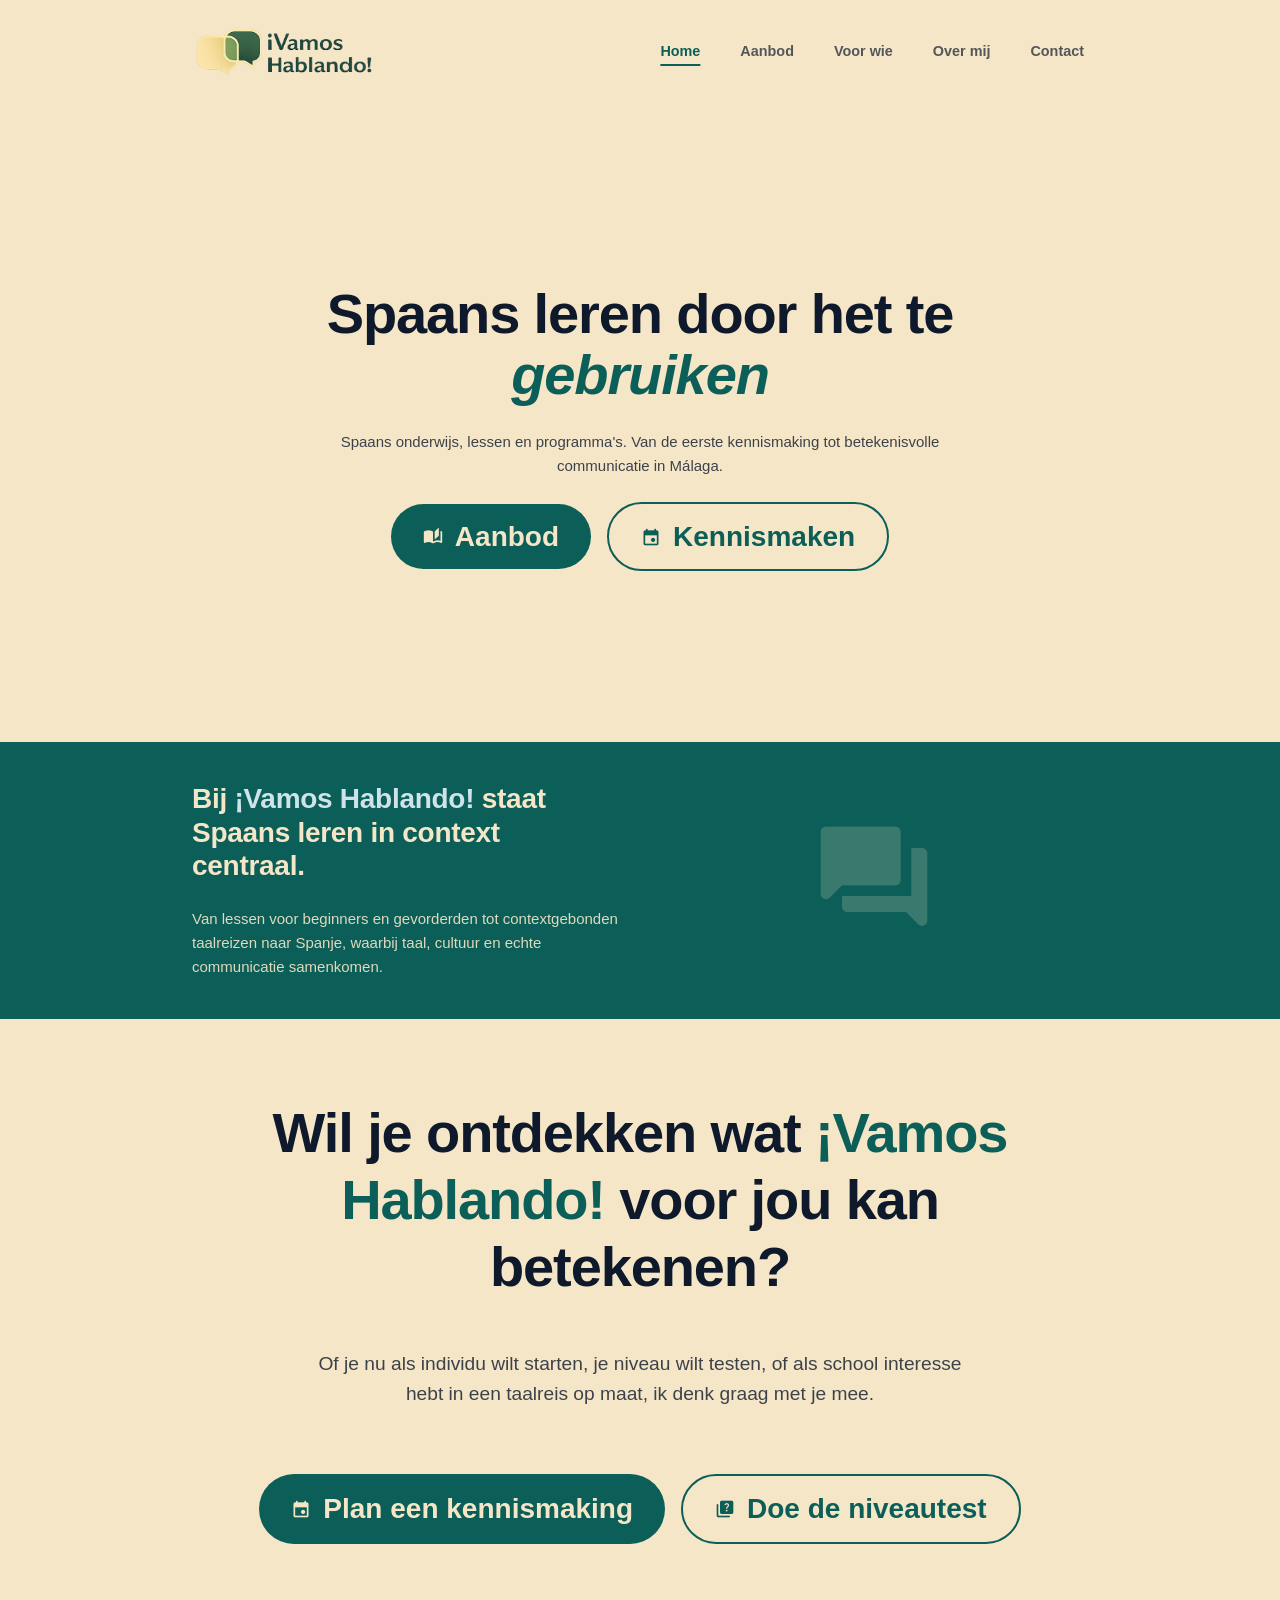
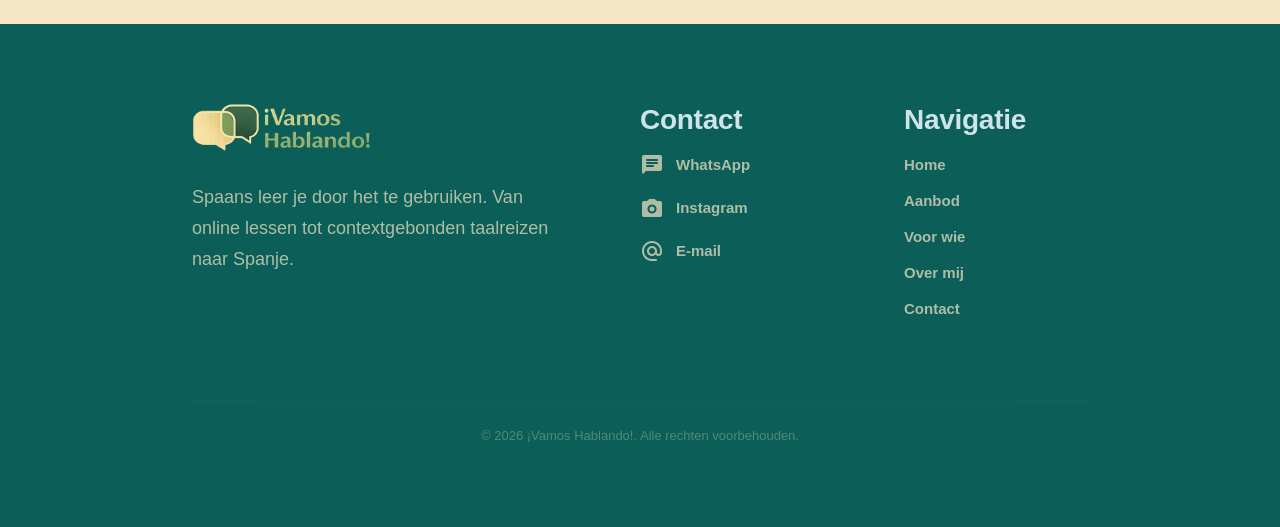
==== index.html @ 795b55fd "Update index.html" ====
<!DOCTYPE html>
<!-- Page: Homepage — Hero, intro, and CTAs to offerings and contact -->
<html lang="nl">

<head>
    <meta charset="UTF-8">
    <meta name="viewport" content="width=device-width, initial-scale=1.0">
    <meta name="format-detection" content="telephone=no, date=no, address=no, email=no">
    <meta name="theme-color" content="#F6E6C8">
    <title>¡Vamos Hablando! - Spaanse lessen en taalreizen</title>
    <meta name="description"
        content="Spaans onderwijs, lessen en programma's. Van de eerste kennismaking tot betekenisvolle communicatie in Málaga.">
    <link rel="stylesheet" href="css/style.css">
    <link rel="stylesheet"
        href="https://fonts.googleapis.com/css2?family=Material+Symbols+Rounded:opsz,wght,FILL,GRAD@20..48,100..700,0..1,-50..200" />
</head>

<body>
    <!-- NAV: site header + navigation (desktop + mobile) -->
    <nav class="navbar">
        <div class="navbar-container">
            <a href="/" class="logo logo-link" aria-label="¡Vamos Hablando! home">
                <img src="Images/Logo-Donker.png" alt="¡Vamos Hablando! logo"
                    class="logo-image logo-desktop" width="180" height="40" loading="eager">
                <img src="Images/Klein-Logo-Licht.png" alt="¡Vamos Hablando! small icon"
                    class="logo-image logo-mobile" width="40" height="40" loading="eager">
            </a>

            <div class="nav-links">
                <a href="/" class="nav-link">Home</a>
                <a href="aanbod" class="nav-link">Aanbod</a>
                <a href="voor-wie" class="nav-link">Voor wie</a>
                <a href="over-mij" class="nav-link">Over mij</a>
                <a href="contact" class="nav-link">Contact</a>
            </div>

            <button class="mobile-menu-toggle" aria-label="Toggle menu">
                <svg xmlns="http://www.w3.org/2000/svg" width="28" height="28" viewBox="0 0 24 24" fill="none"
                    stroke="currentColor" stroke-width="2" stroke-linecap="round" stroke-linejoin="round">
                    <line x1="3" y1="12" x2="21" y2="12"></line>
                    <line x1="3" y1="6" x2="21" y2="6"></line>
                    <line x1="3" y1="18" x2="21" y2="18"></line>
                </svg>
            </button>
        </div>

        <!-- MOBILE MENU: full-screen mobile navigation overlay (hidden by default) -->
        <div class="mobile-menu">
            <div class="mobile-menu-header">
                <a href="/" class="logo logo-link" aria-label="¡Vamos Hablando! home">
                    <img src="Images/Logo-Donker.png" alt="¡Vamos Hablando! logo"
                        class="logo-image logo-desktop" width="180" height="40" loading="eager">
                    <img src="Images/Klein-Logo-Licht.png" alt="¡Vamos Hablando! small icon"
                        class="logo-image logo-mobile" width="40" height="40" loading="eager">
                </a>
                <button class="mobile-menu-close" aria-label="Close menu">
                    <svg xmlns="http://www.w3.org/2000/svg" width="28" height="28" viewBox="0 0 24 24" fill="none"
                        stroke="currentColor" stroke-width="2" stroke-linecap="round" stroke-linejoin="round">
                        <line x1="18" y1="6" x2="6" y2="18"></line>
                        <line x1="6" y1="6" x2="18" y2="18"></line>
                    </svg>
                </button>
            </div>

            <div class="mobile-nav-links">
                <a href="/" class="mobile-nav-link">
                    <span class="material-symbols-rounded">home</span>
                    Home
                </a>
                <a href="aanbod" class="mobile-nav-link">
                    <span class="material-symbols-rounded">auto_stories</span>
                    Aanbod
                </a>
                <a href="voor-wie" class="mobile-nav-link">
                    <span class="material-symbols-rounded">how_to_reg</span>
                    Voor wie
                </a>

                <a href="over-mij" class="mobile-nav-link">
                    <span class="material-symbols-rounded">person</span>
                    Over mij
                </a>
                <a href="contact" class="mobile-nav-link">
                    <span class="material-symbols-rounded">mail</span>
                    Contact
                </a>
            </div>

            <div class="mobile-footer">
                <p class="accent text-subheading mb-4">¡Vamos Hablando!</p>
                <p class="text-body opacity-60 leading-relaxed">Spaans leer je door het te gebruiken. Van de eerste kennismaking tot communicatie in Málaga.</p>
            </div>
        </div>
    </nav>

    <!-- MAIN: main content for this page -->
    <main>
        <!-- HERO SECTION -->
        <section class="section section-beige animate-on-scroll hero-home">
            <div class="container">
                <div style="max-width: 40rem; margin: 0 auto; text-align: center;">
                    <h1 class="text-heading mb-6" style="justify-content: center;">
                        Spaans leren door het te <span class="accent italic">gebruiken</span>
                    </h1>
                    
                    <p class="text-body mb-6 opacity-80">
                        Spaans onderwijs, lessen en programma's. Van de eerste kennismaking tot betekenisvolle communicatie in Málaga.
                    </p>

                    <div style="display: flex; gap: 1rem; flex-wrap: wrap; justify-content: center; align-items: center;">
                        <a href="aanbod" class="button button-primary">
                            <span class="material-symbols-rounded">auto_stories</span>
                            Aanbod
                        </a>
                        <a href="contact" class="button button-outline">
                            <span class="material-symbols-rounded">event</span>
                            Kennismaken
                        </a>
                    </div>
                </div>
            </div>
        </section>

        <!-- VALUE PROPOSITION -->
        <section class="section section-green animate-on-scroll">
            <div class="container">
                <div class="grid-2" style="align-items: center;">
                    <div style="display: flex; flex-direction: column; gap: 1.5rem;">
                        <h2 class="text-subheading" style="line-height: 1.2;">
                            Bij <span class="accent">¡Vamos Hablando!</span> staat Spaans leren in context centraal.
                        </h2>
                        <p class="text-body opacity-90">
                            Van lessen voor beginners en gevorderden tot contextgebonden taalreizen naar Spanje, waarbij taal,
                            cultuur en echte communicatie samenkomen.
                        </p>
                    </div>
                    <div style="display: flex; justify-content: center; opacity: 0.2;">
                        <span class="material-symbols-rounded" style="font-size: 8rem;">forum</span>
                    </div>
                </div>
            </div>
        </section>





        <!-- CTA SECTION - REPLACED -->
<section class="section section-beige section-compact animate-on-scroll">
    <div class="section-container max-w-4xl space-y-12">
        <h2 class="text-heading leading-tight" style="text-align: center;">
            Wil je ontdekken wat <span class="accent">¡Vamos Hablando!</span> voor jou kan betekenen?
        </h2>
        <p class="text-lead opacity-80 max-w-2xl" style="text-align: center; margin-left: auto; margin-right: auto;">
            Of je nu als individu wilt starten, je niveau wilt testen, of als school interesse hebt in een taalreis op
            maat, ik denk graag met je mee.
        </p>
        <div class="pt-4" style="display: flex; gap: 1rem; flex-wrap: wrap; justify-content: center;">
            <a href="contact" class="button button-primary">
                <span class="material-symbols-rounded">event</span>
                Plan een kennismaking
            </a>
            <a href="niveautest" class="button button-outline">
                <span class="material-symbols-rounded">quiz</span>
                Doe de niveautest
            </a>
        </div>
    </div>
</section> </main> <!-- FOOTER: site footer with navigation and contact links --> <footer> <div class="footer-container"> <div class="space-y-6">
                <a href="/" class="footer-logo logo-link" aria-label="¡Vamos Hablando! home">
                    <img src="Images/Logo-Licht.png" alt="¡Vamos Hablando! logo"
                        class="logo-image logo-footer">
                </a>
                <p class="footer-text">
                    Spaans leer je door het te gebruiken. Van online lessen tot contextgebonden taalreizen naar Spanje.
                </p>
            </div>

            <div class="footer-column">
                <h4>Contact</h4>
                <ul class="footer-list">
                    <li><a href="https://wa.me/31683499148" target="_blank" rel="noopener noreferrer" class="footer-link">
                            <span class="material-symbols-rounded icon-sm" aria-hidden="true">chat</span>
                            <span>WhatsApp</span>
                        </a></li>
                    <li><a href="https://instagram.com/vamoshablando.nl" target="_blank" rel="noopener noreferrer" class="footer-link">
                            <span class="material-symbols-rounded icon-sm" aria-hidden="true">photo_camera</span>
                            <span>Instagram</span>
                        </a></li>
                    <li><a href="mailto:info@vamoshablando.nl" target="_blank" rel="noopener noreferrer" class="footer-link">
                            <span class="material-symbols-rounded icon-sm" aria-hidden="true">alternate_email</span>
                            <span>E-mail</span>
                        </a></li>
                </ul>
            </div>

            <div class="footer-column">
                <h4>Navigatie</h4>
                <ul class="footer-list">
                    <li><a href="/" class="footer-link">Home</a></li>
                    <li><a href="aanbod" class="footer-link">Aanbod</a></li>
                    <li><a href="voor-wie" class="footer-link">Voor wie</a></li>
                    <li><a href="over-mij" class="footer-link">Over mij</a></li>
                    <li><a href="contact" class="footer-link">Contact</a></li>
                </ul>
            </div>
        </div>

        <div class="footer-bottom">
            &copy; 2026 ¡Vamos Hablando!. Alle rechten voorbehouden.
        </div>
    </footer>

    <!-- Scripts: main JS for UI interactions (mobile menu, nav scroll, active links) -->
    <script src="js/main.js"></script>
</body>

</html>
---- css/style.css ----
/* Quiz page should fill the viewport and prevent scrolling during the test */
html,
body {
    height: 100%;
}

body.quiz-page {
    overflow-y: auto;
    overflow-x: hidden;
}

@import url('https://fonts.googleapis.com/css2?family=Montserrat:wght@400;500;600&display=swap');
@import url('https://fonts.googleapis.com/css2?family=Material+Symbols+Rounded:opsz,wght,FILL,GRAD@20..48,100..700,0..1,-50..200');

.material-symbols-rounded {
    font-variation-settings:
        'FILL' 1,
        'wght' 400,
        'GRAD' 0,
        'opsz' 24;
    font-display: block;
    text-decoration: none !important;
    display: inline-block;
    vertical-align: middle;
}

/* ============================================================
   MOBILE-FIRST DESIGN SYSTEM
   Base styles are for mobile (320px+), enhanced via breakpoints
   ============================================================ */

/* VARIABLES: design tokens (colors, fonts, transitions) */
:root {
    /* Brand Colors - per AGENTS.md */
    --color-soft-cream: #F6E6C8;
    --color-dark-emerald: #0B5F58;
    --color-deep-navy: #0E1A2B;
    --color-light-blue: #CFE4EA;
    --background: var(--color-soft-cream);
    --foreground: var(--color-deep-navy);
    --font-sans: 'Montserrat', sans-serif;
    --transition-speed: 0.3s;

    /* MOBILE-FIRST Typography - Fluid scaling using clamp() */
    --font-size-heading: clamp(1.75rem, 5vw, 3.5rem);
    --font-size-subheading: clamp(1.1rem, 2.5vw, 1.75rem);
    --font-size-lead: clamp(1rem, 1.5vw, 1.35rem);
    --font-size-body: clamp(0.9375rem, 1vw, 1rem);
    --font-size-small: clamp(0.8125rem, 0.9vw, 0.875rem);

    /* MOBILE-FIRST Layout tokens */
    --page-gutter: 1.25rem;
    --section-vertical: 2.5rem;
    --navbar-padding-x: 0.75rem;
    --content-max-width: 56rem;
    
    /* MOBILE-FIRST Box/Card padding */
    --box-padding: 1.25rem;
    --box-padding-lg: 1.5rem;
    
    /* Spacing rhythm scale (mobile base) */
    --space-xs: 0.5rem;
    --space-sm: 0.75rem;
    --space-md: 1rem;
    --space-lg: 1.5rem;
    --space-xl: 2rem;
    --space-2xl: 3rem;
    --space-3xl: 4rem;
    
    /* Tap target minimum (44px = 2.75rem) */
    --tap-target-min: 2.75rem;
    
    /* Line length control */
    --line-length-min: 45ch;
    --line-length-max: 75ch;
}

.dark {
    --background: var(--color-dark-emerald);
    --foreground: var(--color-soft-cream);
}

/* TABLET breakpoint (768px+) - enhanced spacing */
@media (min-width: 768px) {
    :root {
        --page-gutter: 2.5rem;
        --section-vertical: 4rem;
        --navbar-padding-x: 1rem;
        --box-padding: 2rem;
        --box-padding-lg: 2.5rem;
        --space-xl: 2.5rem;
        --space-2xl: 4rem;
        --space-3xl: 5rem;
    }
}

/* DESKTOP breakpoint (1024px+) - maximum comfort */
@media (min-width: 1024px) {
    :root {
        --page-gutter: 4rem;
        --section-vertical: 5rem;
        --navbar-padding-x: 1.25rem;
        --box-padding: 2.5rem;
        --box-padding-lg: 3rem;
        --space-2xl: 5rem;
        --space-3xl: 6rem;
    }
}

/* LARGE DESKTOP breakpoint (1280px+) - prevent over-stretching */
@media (min-width: 1280px) {
    :root {
        --page-gutter: 6rem;
    }
}

* {
    margin: 0;
    padding: 0;
    box-sizing: border-box;
    -webkit-font-smoothing: antialiased;
    -moz-osx-font-smoothing: grayscale;
    -webkit-tap-highlight-color: transparent;
}

/* BASE: body styles - mobile-first */
body {
    background-color: var(--background);
    color: var(--foreground);
    font-family: var(--font-sans);
    font-weight: 400;
    font-size: var(--font-size-body);
    line-height: 1.6;
    min-height: 100vh;
    display: flex;
    flex-direction: column;
    overflow-x: hidden;
    /* Prevent horizontal scroll on mobile */
}

main {
    flex-grow: 1;
    padding-top: 5rem;
    /* Clear fixed navbar on mobile */
}

@media (min-width: 768px) {
    main {
        padding-top: 6.5rem;
    }
}

@media (min-width: 1024px) {
    main {
        padding-top: 7rem;
    }
}

/* Typography - headings */
h1, h2, h3, h4, h5, h6 {
    font-weight: 600;
    line-height: 1.2;
    letter-spacing: -0.01em;
}

h1 {
    font-size: var(--font-size-heading);
    line-height: 1.1;
}

h2 {
    font-size: var(--font-size-subheading);
    line-height: 1.2;
}

h3 {
    font-size: var(--font-size-subheading);
    line-height: 1.3;
}

/* Utility classes for consistent sizing - mobile-first with fluid scaling */
.text-heading {
    font-size: var(--font-size-heading);
    line-height: 1.1;
    letter-spacing: -0.02em;
    font-weight: 600;
}

.text-subheading {
    font-size: var(--font-size-subheading);
    line-height: 1.25;
    letter-spacing: -0.01em;
    font-weight: 600;
}

.text-body {
    font-size: var(--font-size-body);
    line-height: 1.6;
    font-weight: 400;
}

.text-small {
    font-size: var(--font-size-small);
    line-height: 1.5;
    font-weight: 400;
}

/* Text lead - intro paragraphs with optimal line length */
.text-lead {
    font-size: var(--font-size-lead);
    line-height: 1.6;
    font-weight: 400;
    max-width: var(--line-length-max);
}

/* Color utility classes */
.text-dark-emerald { color: var(--color-dark-emerald); }
.text-soft-cream { color: var(--color-soft-cream); }
.text-deep-navy { color: var(--color-deep-navy); }
.text-light-blue { color: var(--color-light-blue); }

/* Font weight utilities */
.font-semibold { font-weight: 600; }
.font-medium { font-weight: 500; }
.font-normal { font-weight: 400; }

/* Icon size utilities - mobile-first */
.icon-sm { font-size: 1.25rem; }
.icon-md { font-size: 1.5rem; }
.icon-lg { font-size: 1.75rem; }
.icon-xl { font-size: 2rem; }
.icon-hero { font-size: 4rem; }

/* Heading icon - scales with breakpoints */
.heading-icon {
    font-size: 1.5rem;
    color: var(--color-dark-emerald);
}

@media (min-width: 768px) {
    .icon-lg { font-size: 2rem; }
    .icon-xl { font-size: 2.5rem; }
    .icon-hero { font-size: 5rem; }
    .heading-icon { font-size: 2rem; }
}

@media (min-width: 1024px) {
    .icon-xl { font-size: 3rem; }
    .icon-hero { font-size: 6rem; }
    .heading-icon { font-size: 2.5rem; }
}

a {
    text-decoration: none;
    color: inherit;
    transition: color var(--transition-speed) ease, opacity var(--transition-speed) ease;
}

/* ============================================================
   LAYOUT SYSTEM - Mobile-first sections and containers
   ============================================================ */

/* Section base - mobile-first with auto height */
.section {
    padding: var(--section-vertical) var(--page-gutter);
    min-height: auto;
    display: flex;
    flex-direction: column;
    justify-content: center;
}

/* Only add min-height on larger screens where it makes sense */
@media (min-width: 768px) {
    .section {
        min-height: 50vh;
    }
}

/* Container and max-width utilities */
.section-container {
    max-width: 72rem;
    margin: 0 auto;
    width: 100%;
}

.container {
    max-width: var(--content-max-width);
    margin: 0 auto;
    width: 100%;
}

.max-w-2xl { max-width: 42rem; }
.max-w-3xl { max-width: 48rem; }
.max-w-4xl { max-width: 56rem; }
.max-w-5xl { max-width: 64rem; }
.mx-auto { margin-left: auto; margin-right: auto; }

/* Section color variants */
.section-beige {
    background-color: var(--color-soft-cream);
    color: var(--color-deep-navy);
}

.section-green {
    background-color: var(--color-dark-emerald);
    color: var(--color-soft-cream);
    min-height: auto;
    padding-top: var(--space-lg);
    padding-bottom: var(--space-lg);
}

@media (min-width: 768px) {
    .section-green {
        padding-top: var(--space-xl);
        padding-bottom: var(--space-xl);
    }
}

/* Section-compact: reduced vertical padding for CTA-like sections */
.section-compact {
    min-height: auto;
    padding-top: var(--space-xl);
    padding-bottom: var(--space-xl);
}

@media (min-width: 768px) {
    .section-compact {
        padding-top: var(--space-2xl);
        padding-bottom: var(--space-2xl);
    }
}

/* Full-bleed section variant */
.section-green.full-bleed {
    width: 100vw;
    margin-left: calc(50% - 50vw);
    margin-right: calc(50% - 50vw);
    padding-left: var(--page-gutter);
    padding-right: var(--page-gutter);
}

/* Accent color helpers */
.accent { color: inherit; }
.section-beige .accent { color: var(--color-dark-emerald); }
.section-green .accent { color: var(--color-light-blue); }

/* ============================================================
   BUTTON SYSTEM - Mobile-first with proper tap targets
   ============================================================ */

.button {
    display: inline-flex;
    align-items: center;
    justify-content: center;
    /* Mobile: comfortable tap target (44px min height) */
    min-height: var(--tap-target-min);
    padding: 0.875rem 1.5rem;
    border-radius: 9999px;
    font-weight: 600;
    font-size: var(--font-size-body);
    line-height: 1.2;
    transition: opacity var(--transition-speed) ease, transform var(--transition-speed) ease;
    gap: 0.5rem;
    white-space: nowrap;
    border: none;
    cursor: pointer;
    text-decoration: none;
}

/* Scale up on tablet+ */
@media (min-width: 768px) {
    .button {
        padding: 1rem 2rem;
        font-size: var(--font-size-subheading);
        gap: 0.75rem;
    }
}

.button-primary {
    background-color: var(--color-dark-emerald);
    color: var(--color-soft-cream);
}

.section-green .button-primary {
    background-color: var(--color-soft-cream);
    color: var(--color-dark-emerald);
}

.button-primary:hover {
    opacity: 0.9;
    transform: translateY(-2px);
}

/* Outline button variant */
.button-outline {
    background: transparent;
    border: 2px solid var(--color-dark-emerald);
    color: var(--color-dark-emerald);
}

.section-green .button-outline {
    border-color: var(--color-soft-cream);
    color: var(--color-soft-cream);
}

.button-outline:hover {
    opacity: 0.85;
    transform: translateY(-2px);
}

/* Smaller button variant */
.button-small {
    min-height: 2.25rem;
    padding: 0.5rem 1rem;
    font-size: var(--font-size-small);
}

/* Button icons */
.button .material-symbols-rounded {
    font-size: 1.25rem;
    line-height: 1;
}

/* Card button spacing */
.card .button {
    margin-top: var(--space-md);
}

/* Icon utilities */
.icon-card {
    font-size: 2rem;
    color: var(--color-dark-emerald);
    display: block;
    margin-bottom: var(--space-md);
}

@media (min-width: 768px) {
    .icon-card {
        font-size: 2.5rem;
        margin-bottom: var(--space-lg);
    }
}

/* Ensure material icons are vertically centered */
.card .material-symbols-rounded,
.inline-icon .material-symbols-rounded {
    display: inline-flex;
    align-items: center;
    justify-content: center;
    line-height: 1;
    vertical-align: middle;
}

.inline-icon {
    display: flex;
    align-items: center;
    gap: 0.5rem;
}

.section-beige .inline-icon {
    color: var(--color-dark-emerald);
}

/* Accent and pricing helpers */
.text-accent { color: var(--color-light-blue); }
.price-amount { color: var(--color-soft-cream); font-weight: 600; }
.no-list { list-style: none; padding: 0; margin: 0; }
.text-center { text-align: center; }

/* ============================================================
   GRID SYSTEM - Mobile-first responsive grids
   ============================================================ */

.grid {
    display: grid;
    align-items: stretch;
    gap: var(--space-md);
}

/* Mobile: single column by default */
.grid-2,
.grid-3 {
    display: grid;
    gap: var(--space-md);
    grid-template-columns: 1fr;
}

/* Tablet: 2 columns */
@media (min-width: 640px) {
    .grid-2 {
        grid-template-columns: repeat(2, 1fr);
        gap: var(--space-lg);
    }
}

/* Tablet+: 2 columns for medium grids, 3 for larger */
@media (min-width: 768px) {
    .grid-2 {
        gap: var(--space-xl);
    }
    
    .grid-3 {
        grid-template-columns: repeat(2, 1fr);
        gap: var(--space-lg);
    }
}

/* Desktop: 3 columns for grid-3 */
@media (min-width: 1024px) {
    .grid-3 {
        grid-template-columns: repeat(3, 1fr);
        gap: var(--space-xl);
    }
}

/* Gap utilities */
.gap-4 { gap: var(--space-md); }
.gap-6 { gap: var(--space-lg); }
.gap-8 { gap: var(--space-xl); }
.gap-10 { gap: var(--space-2xl); }
.gap-12 { gap: var(--space-2xl); }
.gap-16 { gap: var(--space-3xl); }

/* Responsive grid utilities */
@media (min-width: 768px) {
    .md-grid-cols-2 {
        grid-template-columns: repeat(2, 1fr);
    }

    .md-grid-cols-3 {
        grid-template-columns: repeat(3, 1fr);
    }

    .md-col-span-2 {
        grid-column: 1 / -1;
    }
}

/* Responsive flex utilities */
@media (min-width: 768px) {
    .md-flex { display: flex; }
    .md-flex-row { flex-direction: row; }
    .md-items-start { align-items: flex-start; }
    .md-items-center { align-items: center; }
    .md-text-left { text-align: left; }
    .md-w-1-3 { width: 33.333%; }
    .md-gap-12 { gap: var(--space-2xl); }
    .md-p-12 { padding: var(--space-2xl); }
}

/* Visibility utilities */
.hidden { display: none; }

@media (min-width: 768px) {
    .hidden.md-flex { display: flex; }
    .hidden.md-block { display: block; }
}

/* Inline link styling */
.inline-link {
    display: inline-flex;
    align-items: center;
    gap: 0.5rem;
    text-decoration: none;
    transition: opacity var(--transition-speed) ease;
}

.inline-link span:not(.material-symbols-rounded) {
    text-decoration: underline;
    text-underline-offset: 4px;
    text-decoration-thickness: 1.5px;
}

.inline-link:hover {
    opacity: 0.7;
}

/* ============================================================
   CONTACT COMPONENTS
   ============================================================ */

.contact-links {
    display: flex;
    flex-wrap: wrap;
    gap: var(--space-lg) var(--space-xl);
    align-items: center;
}

/* Contact grid - mobile-first */
.contact-grid {
    display: grid;
    grid-template-columns: 1fr;
    gap: var(--space-md);
    width: 100%;
}

@media (min-width: 640px) {
    .contact-grid {
        grid-template-columns: repeat(2, 1fr);
    }
}

@media (min-width: 768px) {
    .contact-grid {
        grid-template-columns: repeat(3, 1fr);
        gap: var(--space-lg);
    }
}

/* Contact card */
.contact-card {
    background-color: rgba(11, 95, 88, 0.04);
    padding: var(--box-padding);
    border-radius: 1.5rem;
    display: flex;
    flex-direction: column;
    justify-content: space-between;
    min-height: auto;
    gap: var(--space-lg);
    transition: transform var(--transition-speed) ease, box-shadow var(--transition-speed) ease;
    border: 1px solid rgba(11, 95, 88, 0.06);
    text-decoration: none;
}

@media (min-width: 768px) {
    .contact-card {
        border-radius: 2rem;
        min-height: 200px;
        gap: var(--space-xl);
    }
}

.contact-card:hover {
    transform: translateY(-2px);
    box-shadow: 0 8px 20px rgba(14, 26, 43, 0.06);
}

/* ============================================================
   CARD COMPONENTS - Mobile-first base styling
   ============================================================ */

.card,
.card-base,
.component {
    padding: var(--box-padding);
    border-radius: 1rem;
    transition: transform var(--transition-speed) ease, box-shadow var(--transition-speed) ease;
    border: 1px solid rgba(11, 95, 88, 0.08);
    background-color: rgba(11, 95, 88, 0.04);
    display: flex;
    flex-direction: column;
    width: 100%;
}

@media (min-width: 768px) {
    .card,
    .card-base,
    .component {
        padding: var(--box-padding-lg);
        border-radius: 1.5rem;
    }
}

@media (min-width: 1024px) {
    .card,
    .card-base,
    .component {
        border-radius: 2rem;
    }
}

/* Card variants */
.card-normal {
    background-color: rgba(11, 95, 88, 0.04);
    border: 1px solid rgba(11, 95, 88, 0.08);
}

.card-outline {
    background-color: rgba(246, 230, 200, 0.05);
    border: 1px solid rgba(11, 95, 88, 0.08);
}

.card-filled {
    background-color: var(--color-dark-emerald);
    color: var(--color-soft-cream);
    border-color: rgba(246, 230, 200, 0.1);
}

/* Card hover states */
.card:hover,
.card-base:hover {
    transform: translateY(-2px);
    box-shadow: 0 8px 20px rgba(14, 26, 43, 0.06);
}

.card-scale:hover {
    transform: scale(1.02);
}

/* Section-specific card theming */
.section-green .card-normal {
    background-color: rgba(246, 230, 200, 0.06);
    border: 1px solid rgba(246, 230, 200, 0.1);
    color: var(--color-soft-cream);
}

.section-green .card-filled {
    background-color: var(--color-soft-cream);
    color: var(--color-dark-emerald);
    border-color: rgba(11, 95, 88, 0.12);
}

.section-beige .card,
.section-beige .card-outline {
    background-color: rgba(11, 95, 88, 0.04);
    border: 1px solid rgba(11, 95, 88, 0.06);
}

/* ============================================================
   ACCORDION / EXPANDABLE CARDS
   ============================================================ */

.accordion-item {
    cursor: pointer;
    overflow: hidden;
    transition: background-color var(--transition-speed) ease;
}

.accordion-header {
    display: flex;
    align-items: center;
    justify-content: space-between;
    width: 100%;
    position: relative;
    min-height: 3rem;
    padding-right: 5.5rem;
}

.accordion-header h2 {
    margin-bottom: var(--space-xs);
}

.accordion-header .button {
    position: absolute;
    right: 0;
    top: 50%;
    transform: translateY(-50%);
    padding: 0.5rem 0.75rem;
    font-size: var(--font-size-small);
    min-height: 2rem;
}

@media (min-width: 768px) {
    .accordion-header {
        padding-right: 8rem;
    }
    
    .accordion-header .button {
        padding: 0.5rem 1rem;
    }
}

.accordion-content {
    max-height: 0;
    overflow: hidden;
    transition: max-height 0.4s ease-out, opacity var(--transition-speed) ease, padding var(--transition-speed) ease;
    opacity: 0;
}

.accordion-content ul li {
    display: flex;
    align-items: flex-start;
    gap: var(--space-sm);
}

.accordion-content ul li .material-symbols-rounded {
    flex-shrink: 0;
    margin-top: 0.125rem;
}

.accordion-item.active {
    cursor: default;
}

.accordion-item.active .accordion-content {
    max-height: 2000px;
    opacity: 1;
    padding-top: var(--space-lg);
}

.accordion-arrow {
    transition: transform 0.4s ease;
    user-select: none;
}

.accordion-item.active .accordion-arrow {
    transform: rotate(180deg);
}

.accordion-item:not(.active):hover {
    background-color: rgba(11, 95, 88, 0.06);
}

.section-green .accordion-item:not(.active):hover {
    background-color: rgba(246, 230, 200, 0.1);
}

/* ============================================================
   TAALREIZEN PAGE - Mobile-first image layouts
   ============================================================ */

.taalreis-hero-media {
    align-items: center;
    justify-content: center;
}

.taalreis-hero-grid {
    display: grid;
    gap: var(--space-lg);
    grid-template-columns: 1fr;
}

@media (min-width: 768px) {
    .taalreis-hero-grid {
        grid-template-columns: 0.8fr 1.2fr;
        align-items: center;
        gap: var(--space-xl);
    }
    
    .taalreis-hero-media {
        order: 2;
    }
}

.taalreis-hero-image {
    width: 100%;
    max-width: 100%;
    height: auto;
    object-fit: cover;
    border-radius: 0.75rem;
    box-shadow: 0 8px 20px rgba(14, 26, 43, 0.08);
    transition: transform var(--transition-speed) ease;
}

@media (min-width: 768px) {
    .taalreis-hero-image {
        max-width: 760px;
    }
}

.taalreis-list {
    list-style: none;
    display: flex;
    flex-direction: column;
    gap: var(--space-sm);
    padding-left: 0;
}

.taalreis-list-item {
    display: flex;
    gap: var(--space-sm);
    align-items: flex-start;
}

.taalreis-day-list {
    display: flex;
    flex-direction: column;
    gap: var(--space-lg);
}

.taalreis-day-card {
    display: grid;
    gap: var(--space-md);
    align-items: center;
    padding: var(--box-padding);
}

.taalreis-day-photos {
    display: grid;
    gap: var(--space-md);
    grid-template-columns: 1fr;
}

.taalreis-day-photo {
    width: 100%;
    aspect-ratio: 16 / 9;
    border-radius: 1rem;
    object-fit: cover;
    transition: transform var(--transition-speed) ease;
}

.taalreis-day-photo:hover,
.taalreis-day-photo:focus-visible {
    transform: scale(1.03);
}

@media (min-width: 768px) {
    .taalreis-day-card {
        grid-template-columns: 1.35fr 0.65fr;
        padding: var(--box-padding-lg);
    }

    .taalreis-day-photos {
        grid-template-columns: repeat(2, 1fr);
    }
    
    .taalreis-day-photo {
        border-radius: 1.25rem;
    }
}

/* ============================================================
   CONTACT COMPONENTS
   ============================================================ */

.contact-icon {
    font-size: 2rem;
    color: var(--color-dark-emerald);
    margin-bottom: var(--space-md);
}

@media (min-width: 768px) {
    .contact-icon {
        font-size: 2.5rem;
        margin-bottom: var(--space-lg);
    }
}

.contact-content {
    display: flex;
    flex-direction: column;
    gap: var(--space-xs);
}

.contact-label {
    font-size: var(--font-size-subheading);
    font-weight: 600;
    color: var(--color-dark-emerald);
}

.contact-value {
    font-size: var(--font-size-body);
    opacity: 0.7;
    font-weight: 400;
}

/* Email capture box */
.email-capture {
    margin: var(--space-lg) 0;
    padding: var(--box-padding);
    background-color: rgba(255, 255, 255, 0.1);
    border-radius: 1rem;
}

/* Card wide layout */
.card-wide {
    width: 100%;
}

.card-wide-inner {
    display: flex;
    flex-direction: column;
    gap: var(--space-md);
    align-items: flex-start;
}

/* ============================================================
   PRICE CARDS
   ============================================================ */

.price-card {
    text-align: center;
    display: flex;
    flex-direction: column;
    align-items: center;
    justify-content: center;
    gap: var(--space-sm);
    min-height: 180px;
    border: 1px solid rgba(14, 26, 43, 0.06);
    background-color: rgba(11, 95, 88, 0.04);
    color: var(--color-deep-navy);
}

@media (min-width: 768px) {
    .price-card {
        min-height: 220px;
    }
}

/* Section-specific price card themes */
.section-green .price-card {
    background-color: #236D63;
    /* mix of 90% #0B5F58 + 10% #F6E6C8 */
    color: var(--color-soft-cream);
    border: 1px solid rgba(246, 230, 200, 0.06);
    /* subtle beige border */
    box-shadow: 0 8px 18px rgba(11, 95, 88, 0.06);
    /* subtle green shadow */
}

.section-green .price-card h3,
.section-green .price-card .price-amount {
    color: var(--color-soft-cream) !important;
}

.section-beige .price-card {
    /* On light background, use the subtle green tint used for secondary boxes */
    background-color: rgba(11, 95, 88, 0.04);
    border: 1px solid rgba(11, 95, 88, 0.06);
    color: var(--color-deep-navy);
}

.section-beige .price-card .price-amount {
    color: var(--color-dark-emerald);
}

.card-outline {
    background-color: rgba(246, 230, 200, 0.05);
}

.card-filled,
.quiz-step-card,
.quiz-results-card {
    background-color: var(--color-dark-emerald) !important;
    color: var(--color-soft-cream) !important;
    border-color: rgba(246, 230, 200, 0.1) !important;
}

/* Ensure buttons inside dark quiz cards use the light theme for contrast */
.quiz-step-card .button-primary,
.quiz-results-card .button-primary {
    background-color: var(--color-soft-cream) !important;
    color: var(--color-dark-emerald) !important;
}

.quiz-step-card .button-outline,
.quiz-results-card .button-outline {
    border-color: var(--color-soft-cream) !important;
    color: var(--color-soft-cream) !important;
}

.card-filled .accent,
.quiz-step-card .accent,
.quiz-results-card .accent {
    color: var(--color-light-blue) !important;
}

/* Make cards on beige sections use the subtle green tint used on other pages */
.section-beige .card,
.section-beige .card-outline {
    background-color: rgba(11, 95, 88, 0.04);
    border: 1px solid rgba(11, 95, 88, 0.06);
}

.section-beige .card-outline {
    background-color: rgba(11, 95, 88, 0.03);
}

/* ============================================================
   RESPONSIVE IMAGES
   ============================================================ */

/* Base image behavior - prevent overflow */
img {
    max-width: 100%;
    height: auto;
    display: block;
}

/* Profile/Docent photos - mobile-first */
.docent-photo {
    width: 100%;
    max-width: 100%;
    border-radius: 1rem;
    object-fit: cover;
    box-shadow: 0 8px 20px rgba(14, 26, 43, 0.06);
}

.docent-photo-hero {
    border-radius: 1rem;
}

.profile-photo {
    display: flex;
    justify-content: center;
    width: 100%;
}

@media (min-width: 768px) {
    .docent-photo {
        max-width: 280px;
    }

    .docent-photo-hero {
        max-width: 360px;
    }
}

@media (min-width: 1024px) {
    .docent-photo {
        max-width: 300px;
    }

    .docent-photo-hero {
        max-width: 420px;
    }
}

/* ============================================================
   NAVBAR - Mobile-first fixed header
   ============================================================ */

.navbar {
    position: fixed;
    top: 0;
    left: 0;
    right: 0;
    z-index: 50;
    transition: padding var(--transition-speed) ease;
    padding: 0.75rem var(--page-gutter);
    transform: translate3d(0, 0, 0); /* iOS fix */
}

@media (min-width: 768px) {
    .navbar {
        padding: 1rem var(--page-gutter);
    }
}

@media (min-width: 1024px) {
    .navbar {
        padding: 1.25rem var(--page-gutter);
    }
}

.navbar.scrolled {
    padding-top: 0.5rem;
    padding-bottom: 0.5rem;
}

.navbar-container {
    max-width: calc(var(--content-max-width) + 2rem);
    margin: 0 auto;
    display: flex;
    align-items: center;
    justify-content: space-between;
    transition: background-color var(--transition-speed) ease, border-radius var(--transition-speed) ease;
    padding: 0.5rem var(--navbar-padding-x);
}

.navbar.scrolled .navbar-container {
    background-color: rgba(246, 230, 200, 0.95);
    backdrop-filter: blur(12px);
    border: 1px solid rgba(11, 95, 88, 0.08);
    border-radius: 9999px;
}

/* Logo */
.logo {
    font-size: 1.25rem;
    font-weight: 600;
    letter-spacing: -0.02em;
    color: var(--color-dark-emerald);
}

.logo-link {
    display: inline-flex;
    align-items: center;
    gap: 0.5rem;
}

.logo-image {
    display: inline-block;
    height: 36px;
    width: auto;
}

/* Logo variants for screen sizes */
.logo-desktop { display: none; }
.logo-mobile { display: inline-block; }

@media (min-width: 768px) {
    .logo-image {
        height: 40px;
    }
}

@media (min-width: 820px) {
    .logo-desktop { display: inline-block; }
    .logo-mobile { display: none; }
    .logo-image { height: 48px; }
}

.nav-links {
    display: none;
    align-items: center;
    gap: 2.5rem;
}

@media (min-width: 768px) {
    .nav-links {
        display: flex;
    }
}

.nav-link {
    font-size: 0.9rem;
    font-weight: 600;
    color: var(--color-deep-navy);
    opacity: 0.7;
}

.nav-link:hover {
    opacity: 1;
}

.nav-link.active {
    opacity: 1;
    color: var(--color-dark-emerald);
    text-decoration: underline;
    text-underline-offset: 8px;
    text-decoration-thickness: 2px;
}

.mobile-menu-toggle {
    display: block;
    background: none;
    border: none;
    padding: 0.5rem;
    cursor: pointer;
    border-radius: 9999px;
    transition: background-color 0.3s ease;

    /* iOS Safari Fixes */
    color: var(--color-dark-emerald);
    -webkit-text-fill-color: var(--color-dark-emerald);
    -webkit-tap-highlight-color: transparent;
}

.mobile-menu-toggle:focus,
.mobile-menu-toggle:active,
.mobile-menu-toggle:visited {
    color: var(--color-dark-emerald);
    -webkit-text-fill-color: var(--color-dark-emerald);
}

@media (min-width: 768px) {
    .mobile-menu-toggle {
        display: none;
    }
}

.mobile-menu-toggle:hover {
    background-color: rgba(11, 95, 88, 0.05);
}

/* MOBILE MENU: overlay styles and transitions for mobile navigation */
.mobile-menu {
    position: fixed;
    inset: 0;
    width: 100%;
    height: 100vh;
    background-color: var(--color-soft-cream);
    z-index: 60;
    display: flex;
    flex-direction: column;
    padding: var(--box-padding);
    /* Only animate transform and opacity to avoid unexpected horizontal changes */
    transition: transform var(--transition-speed) cubic-bezier(0.4, 0, 0.2, 1), opacity var(--transition-speed) ease;
    transform: translateY(-100%);
    opacity: 0;
    pointer-events: none;
}

.mobile-menu.open {
    transform: translateY(0);
    opacity: 1;
    pointer-events: auto;
}

.mobile-menu-header {
    display: flex;
    justify-content: space-between;
    align-items: center;
    margin-bottom: 4rem;
}

.mobile-menu-close {
    background: none;
    border: none;
    padding: 0.5rem;
    cursor: pointer;
    border-radius: 9999px;
    display: inline-flex;
    align-items: center;
    justify-content: center;
    -webkit-appearance: none;
    appearance: none;
    color: var(--color-dark-emerald);
    box-shadow: none;
}

.mobile-menu .mobile-menu-close {
    color: var(--color-dark-emerald);
}

.dark .mobile-menu .mobile-menu-close {
    color: var(--color-soft-cream);
}

.mobile-menu-close:hover {
    background-color: rgba(11, 95, 88, 0.05);
}

.dark .mobile-menu-close:hover {
    background-color: rgba(246, 230, 200, 0.06);
}

.mobile-menu-close:focus-visible {
    outline: none;
    box-shadow: 0 0 0 4px rgba(11, 95, 88, 0.12);
    border-radius: 9999px;
}

.mobile-menu-close svg {
    display: block;
}

.mobile-nav-links {
    display: flex;
    flex-direction: column;
    gap: 1.5rem;
}

.mobile-nav-link {
    display: flex;
    align-items: center;
    gap: 1rem;
    font-size: 2rem;
    font-weight: 600;
    color: var(--color-deep-navy);
    opacity: 0.4;
    transform: translateY(-1.25rem);
    transition-property: transform, opacity;
    transition-duration: 0.45s, 0.35s;
    transition-timing-function: cubic-bezier(0.2, 0, 0, 1), ease;
    transform-origin: center top;
}

.mobile-menu.open .mobile-nav-link {
    transform: translateY(0);
    opacity: 1;
}

/* Hide icon glyphs next to page labels in the mobile menu */
.mobile-nav-link .material-symbols-rounded {
    display: none;
}

/* Ensure buttons inside the mobile menu don't move horizontally either */
.mobile-menu .button,
.mobile-menu button {
    transform: translateY(-0.6rem);
    transition-property: transform, opacity;
    transition-duration: 0.35s;
    transition-timing-function: cubic-bezier(0.2, 0, 0, 1);
    transform-origin: center top;
}

.mobile-menu.open .button,
.mobile-menu.open button {
    transform: translateY(0);
}

.mobile-footer {
    margin-top: auto;
    padding-top: 3rem;
}

footer {
    background-color: var(--color-dark-emerald);
    color: var(--color-soft-cream);
    padding: var(--section-vertical) var(--page-gutter);
}

@media (min-width: 768px) {
    /* footer uses global spacing variables (see :root) */
}

.footer-container {
    max-width: var(--content-max-width);
    margin: 0 auto;
    display: grid;
    grid-template-columns: 1fr 1fr;
    gap: 3rem 1.5rem;
}

.footer-container> :first-child {
    grid-column: 1 / -1;
}

@media (min-width: 768px) {
    .footer-container {
        grid-template-columns: 2fr 1fr 1fr;
        gap: 4rem;
    }

    .footer-container> :first-child {
        grid-column: auto;
    }
}

.footer-logo {
    color: var(--color-soft-cream);
    font-size: 1.5rem;
    font-weight: 600;
}

.footer-logo .logo-footer {
    display: inline-block;
    height: 48px;
    width: auto;
}

.footer-text {
    font-size: 1.125rem;
    opacity: 0.7;
    max-width: 24rem;
    margin-top: 1.5rem;
    font-weight: 400;
    line-height: 1.7;
}

.footer-column h4 {
    font-size: 1.25rem;
    color: var(--color-light-blue);
    margin-bottom: 2rem;
    font-weight: 600;
}

.footer-list {
    list-style: none;
    display: flex;
    flex-direction: column;
    gap: 1.25rem;
}

/* Mobile: Optimize footer items to be next to each other */
@media (max-width: 767px) {
    .footer-list {
        flex-direction: row;
        flex-wrap: wrap;
        gap: 1rem 1.5rem;
    }

    .footer-column h4 {
        margin-bottom: 1rem;
    }

    .footer-link {
        font-size: 1rem;
    }

    .footer-text {
        font-size: 1rem;
        margin-top: 1rem;
    }
}

.footer-link {
    display: inline-flex;
    align-items: center;
    gap: 0.75rem;
    font-size: 1.125rem;
    opacity: 0.7;
    font-weight: 600;
    transition: all 0.3s ease;
    text-decoration: none !important;
}

.footer-link span:not(.material-symbols-rounded) {
    text-decoration: none;
}

.footer-link:hover {
    color: var(--color-light-blue);
    opacity: 1;
}

.footer-bottom {
    max-width: var(--content-max-width);
    margin: 6rem auto 0;
    padding-top: 3rem;
    border-top: 1px solid rgba(246, 230, 200, 0.08);
    text-align: center;
    font-size: 0.875rem;
    opacity: 0.3;
}


.leading-tight {
    line-height: 1.2;
}

.leading-relaxed {
    line-height: 1.6;
}

.tracking-tight {
    letter-spacing: -0.015em;
}

.opacity-60 {
    opacity: 0.6;
}

.opacity-70 {
    opacity: 0.7;
}

.opacity-80 {
    opacity: 0.8;
}

.opacity-90 {
    opacity: 0.9;
}

.opacity-40 {
    opacity: 0.4;
}




.space-y-10>*+* {
    margin-top: 2.5rem;
}

.space-y-4>*+* {
    margin-top: 1rem;
}

.space-y-6>*+* {
    margin-top: 1.5rem;
}

.space-y-8>*+* {
    margin-top: 2rem;
}

.space-y-12>*+* {
    margin-top: 3rem;
}

.space-y-16>*+* {
    margin-top: 4rem;
}

.space-y-20>*+* {
    margin-top: 5rem;
}

.pt-20 {
    padding-top: 5rem;
}

.pt-12 {
    padding-top: 3rem;
}

.pt-4 {
    padding-top: 1rem;
}

/* Margin utilities */
.mt-24 {
    margin-top: 6rem;
}

.mt-10 {
    margin-top: 2.5rem;
}

.mt-4 {
    margin-top: 1rem;
}

.mt-2 {
    margin-top: 0.5rem;
}

.mt-auto {
    margin-top: auto;
}

.mb-1 {
    margin-bottom: 0.25rem;
}

.mb-2 {
    margin-bottom: 0.5rem;
}

.mb-4 {
    margin-bottom: 1rem;
}

.mb-6 {
    margin-bottom: 1.5rem;
}

.mb-10 {
    margin-bottom: 2.5rem;
}

.margin-0 {
    margin: 0;
}

/* Padding utilities */
.p-6 {
    padding: 1.5rem;
}

.p-8 {
    padding: 2rem;
}

.py-8 {
    padding-top: 2rem;
    padding-bottom: 2rem;
}

.flex {
    display: flex;
}

.display-flex {
    display: flex;
}

.display-block {
    display: block;
}

.flex-col {
    flex-direction: column;
}

.flex-wrap {
    flex-wrap: wrap;
}

.items-center {
    align-items: center;
}

.items-start {
    align-items: flex-start;
}

.justify-between {
    justify-content: space-between;
}

.justify-center {
    justify-content: center;
}

.justify-end {
    justify-content: flex-end;
}

/* Gap utilities */
.gap-4 {
    gap: 1rem;
}

.gap-5 {
    gap: 1.25rem;
}

.gap-6 {
    gap: 1.5rem;
}

.gap-12 {
    gap: 3rem;
}

.gap-16 {
    gap: 4rem;
}

/* Flex utilities */
.flex-shrink-0 {
    flex-shrink: 0;
}

/* Grid utilities */
.grid-cols-1 {
    grid-template-columns: 1fr;
}

/* Text utilities */
.text-left {
    text-align: left;
}

.text-center {
    text-align: center;
}

.whitespace-nowrap {
    white-space: nowrap;
}

.no-underline {
    text-decoration: none !important;
}

.text-inherit {
    color: inherit !important;
}

.italic {
    font-style: italic;
}

/* List utilities */
.list-none {
    list-style: none;
    padding: 0;
    margin: 0;
}

/* Layout utilities */
.min-h-0 {
    min-height: 0;
}

.w-full {
    width: 100%;
}

.block {
    display: block;
}

/* Border utilities */
.border-dark-emerald {
    border-color: var(--color-dark-emerald) !important;
}

.border-soft-cream {
    border-color: var(--color-soft-cream) !important;
}

/* Transition utilities */
.transition-all {
    transition: all 0.3s ease;
}

/* Section padding variant */
.section-padding {
    padding: var(--section-vertical) var(--page-gutter);
}

.section-padding-vertical {
    padding-top: 4rem;
    padding-bottom: 4rem;
}

.relative {
    position: relative;
}

.absolute {
    position: absolute;
}

.overflow-hidden {
    overflow: hidden;
}

.z-10 {
    z-index: 10;
}

.decorative-blob {
    position: absolute;
    top: 50%;
    right: -10rem;
    width: 30rem;
    height: 30rem;
    background-color: rgba(11, 95, 88, 0.05);
    border-radius: 9999px;
    filter: blur(100px);
    transform: translateY(-50%);
}

.border-t {
    border-top: 1px solid rgba(11, 95, 88, 0.05);
}

/* Removed unused delay utility classes (no references in HTML/JS) to reduce CSS size. Add them back only when needed. */

/* STACKED PHOTO GALLERY */
.gallery-wrapper {
    display: flex;
    justify-content: center;
    padding: 2rem 0;
    width: 100%;
    /* Ensure visible overflow on desktop so pop-out hover effects aren't clipped */
    overflow: visible;
}

/* Make gallery inside green sections break out full-bleed */
.section-green .gallery-wrapper {
    width: 100vw;
    margin-left: calc(50% - 50vw);
    margin-right: calc(50% - 50vw);
    padding-left: 1.5rem;
    /* preserve small gutter */
    padding-right: 1.5rem;
}

.stacked-gallery {
    display: flex;
    align-items: center;
    justify-content: center;
    height: 240px;
    /* reduced height for a tighter band */
    position: relative;
    max-width: 100%;
}

.gallery-card {
    height: 160px;
    /* slightly smaller on desktop to reduce section height */
    width: auto;
    aspect-ratio: 3/2;
    object-fit: cover;
    border-radius: 1rem;
    border: 6px solid var(--color-soft-cream);
    margin-left: -3.5rem;
    margin-right: -3.5rem;
    flex-shrink: 0;
}

/* Random Rotations for "messy" stacked look */
.gallery-card:nth-child(1) {
    transform: rotate(-4deg);
    z-index: 1;
}

.gallery-card:nth-child(2) {
    transform: rotate(3deg) translateY(-5px);
    z-index: 2;
}

.gallery-card:nth-child(3) {
    transform: rotate(-2deg);
    z-index: 3;
}

.gallery-card:nth-child(4) {
    transform: rotate(5deg) translateY(5px);
    z-index: 4;
}

.gallery-card:nth-child(5) {
    transform: rotate(-3deg);
    z-index: 5;
}

/* Desktop Hover Interaction */
@media (hover: hover) {
    .gallery-card:hover {
        z-index: 100 !important;
        /* Rise above all */
        transform: scale(1.25) rotate(0deg);
        /* Zoom and straighten */
        box-shadow: 0 20px 40px rgba(0, 0, 0, 0.2);
    }
}

/* Active Class */
.gallery-card.active {
    z-index: 100 !important;
    transform: scale(1.25) rotate(0deg);
    box-shadow: 0 20px 40px rgba(0, 0, 0, 0.2);
}

/* Mobile specific: Normal Horizontal Scroll (Netflix-style) */
@media (max-width: 767px) {
    .gallery-wrapper {
        display: block;
        padding: 0;
        /* Break out of parent padding to allow full-width scroll */
        width: 100vw;
        margin-left: -1.5rem;
        /* Assumes mobile gutter is 1.5rem */
        margin-right: -1.5rem;
        overflow-y: hidden;
    }

    .stacked-gallery {
        display: flex;
        justify-content: flex-start;
        align-items: center;
        height: auto;
        overflow-x: auto;
        /* Enable scroll */
        scroll-snap-type: x mandatory;
        /* Snap behavior */
        padding: 1.5rem;
        /* Padding inside scroll container */
        gap: 1rem;
        transform: none;
    }

    .gallery-card {
        height: 200px;
        margin: 0 !important;
        /* Remove negative margins */
        transform: none !important;
        /* Remove rotation */
        scroll-snap-align: center;
        border-width: 4px;
        box-shadow: 0 4px 12px rgba(0, 0, 0, 0.1);
        z-index: 1 !important;
    }

    .gallery-card:hover,
    .gallery-card.active {
        transform: none;
        /* No zoom on mobile scroll */
    }

    /* Reset nth-child specific transforms */
    .gallery-card:nth-child(n) {
        transform: none !important;
    }
}


/* ANIMATION: Minimal fade-in up for hero text */
@keyframes fadeInUp {
    from {
        opacity: 0;
        transform: translateY(20px);
    }

    to {
        opacity: 1;
        transform: translateY(0);
    }
}

.animate-fade-in-up {
    animation: fadeInUp 0.8s cubic-bezier(0.2, 0.8, 0.2, 1) forwards;
}

.quiz-advice-form .button {
    margin-top: 0.5rem;
    align-self: center;
}

/* ========================================
   QUIZ STEPPER STYLES (Single Question View)
   ======================================== */

/* Scroll offset for level anchors on groepslessen page */
#niveau-start,
#niveau-verder,
#niveau-verdieping,
#mijn-werkwijze {
    scroll-margin-top: 7rem;
}

.section-quiz-stepper {
    background-color: var(--color-soft-cream);
    min-height: auto;
    display: block;
}

.quiz-stepper {
    width: 100%;
    position: relative;
}

.quiz-step {
    display: none;
    opacity: 0;
    transition: all 0.4s cubic-bezier(0.4, 0, 0.2, 1);
}

.quiz-step.active {
    display: block;
    opacity: 1;
}

/* Quiz Step Card - The green card containing each question */
.quiz-step-card {
    background-color: var(--color-dark-emerald) !important;
    color: var(--color-soft-cream) !important;
    box-shadow: 0 12px 32px rgba(11, 95, 88, 0.15);
    border: 1px solid rgba(246, 230, 200, 0.1) !important;
    border-radius: 2rem !important;
    padding: var(--box-padding) !important;
}

.quiz-step-header {
    display: flex;
    align-items: center;
    gap: 1rem;
    margin-bottom: 2rem;
    opacity: 0.8;
}

.quiz-step-number {
    font-size: 1.5rem;
    font-weight: 600;
    color: var(--color-light-blue);
    background-color: rgba(207, 228, 234, 0.1);
    width: 3.5rem;
    height: 3.5rem;
    display: flex;
    align-items: center;
    justify-content: center;
    border-radius: 50%;
}

.quiz-step-label {
    font-size: 0.9rem;
    text-transform: uppercase;
    letter-spacing: 0.15em;
    font-weight: 600;
}

.quiz-step-question {
    font-size: clamp(1.1rem, 2.1vw, 1.5rem);
    font-weight: 600;
    line-height: 1.3;
    margin-bottom: 1.75rem;
    letter-spacing: -0.01em;
    color: var(--color-soft-cream);
}

@media (max-width: 767px) {
    .quiz-step-question {
        font-size: 1.35rem;
        margin-bottom: 1.5rem;
    }
}

/* Quiz Options */
.quiz-step-options {
    display: flex;
    flex-direction: column;
    gap: 1rem;
}

.quiz-step-option {
    display: flex;
    align-items: center;
    gap: 1.25rem;
    padding: 1.25rem 2rem;
    border-radius: 9999px;
    /* Pill shape to match global button style */
    background-color: rgba(255, 255, 255, 0.05);
    border: 2px solid rgba(246, 230, 200, 0.1);
    cursor: pointer;
    transition: all 0.3s cubic-bezier(0.4, 0, 0.2, 1);
}

.quiz-step-option:hover {
    background-color: rgba(255, 255, 255, 0.1);
    border-color: var(--color-light-blue);
    transform: translateX(8px);
}

.quiz-step-option input[type="radio"] {
    display: none;
}

.quiz-option-letter {
    width: 2.25rem;
    height: 2.25rem;
    display: flex;
    align-items: center;
    justify-content: center;
    border-radius: 50%;
    background-color: rgba(255, 255, 255, 0.1);
    font-weight: 600;
    font-size: 1rem;
    flex-shrink: 0;
    color: var(--color-soft-cream);
}

.quiz-option-text {
    font-size: 1.125rem;
    line-height: 1.4;
    font-weight: 500;
    color: var(--color-soft-cream);
}

/* Selected state */
.quiz-step-option:has(input:checked) {
    background-color: rgba(207, 228, 234, 0.15);
    border-color: var(--color-light-blue);
    box-shadow: 0 4px 12px rgba(207, 228, 234, 0.1);
}

.quiz-step-option:has(input:checked) .quiz-option-letter {
    background-color: var(--color-light-blue);
    color: var(--color-dark-emerald);
}

/* Hide footer on quiz page */
body.quiz-page~footer,
body.quiz-page+footer {
    display: none;
}

/* Results Screen */
.quiz-results-screen {
    display: none;
}

.quiz-results-screen.active {
    display: block;
}

.quiz-results-card {
    background-color: var(--color-dark-emerald);
    color: var(--color-soft-cream);
    padding: var(--box-padding);
    border-radius: 2rem;
    box-shadow: 0 12px 32px rgba(11, 95, 88, 0.15);
    text-align: center;
    position: relative;
    overflow: hidden;
    scroll-margin-top: 7rem;
}

.quiz-results-recommendation {
    display: inline-flex;
    flex-direction: column;
    gap: 0.5rem;
    padding: 1.5rem 2.5rem;
    background-color: rgba(207, 228, 234, 0.1);
    border: 1px solid var(--color-light-blue);
    border-radius: 1.5rem;
    margin-bottom: 2.5rem;
}

.recommendation-label {
    font-size: 0.9rem;
    text-transform: uppercase;
    letter-spacing: 0.1em;
    opacity: 0.8;
}

.recommendation-level {
    font-size: 1.25rem;
    font-weight: 600;
    color: var(--color-light-blue);
}

.quiz-results-actions {
    display: flex;
    flex-wrap: wrap;
    justify-content: center;
    gap: 1.5rem;
    margin-bottom: 3rem;
}

.quiz-results-explanation {
    font-size: 1.1rem;
    max-width: 50ch;
    margin: 0 auto 2rem;
    line-height: 1.6;
    opacity: 0.9;
}

.quiz-advice-panel {
    display: none;
    margin-top: 2rem;
    text-align: left;
    background-color: rgba(246, 230, 200, 0.08);
    border: 1px solid rgba(246, 230, 200, 0.2);
    border-radius: 1.5rem;
    padding: 1.75rem;
}

.quiz-advice-panel.open {
    display: block;
}

.quiz-advice-header {
    display: flex;
    align-items: center;
    gap: 1rem;
    margin-bottom: 1.25rem;
}

.quiz-advice-header .material-symbols-rounded {
    font-size: 2rem;
    color: var(--color-light-blue);
}

.quiz-advice-form {
    display: flex;
    flex-direction: column;
    gap: 1.25rem;
    margin-top: 1.5rem;
}

.quiz-advice-group {
    display: flex;
    flex-direction: column;
    gap: 0.75rem;
}

.quiz-advice-label {
    font-weight: 600;
    font-size: 1rem;
    color: var(--color-soft-cream);
}

.quiz-advice-label .required {
    color: var(--color-light-blue);
}

.quiz-advice-input {
    padding: 1rem 1.25rem;
    border-radius: 0.75rem;
    border: 2px solid rgba(246, 230, 200, 0.2);
    background-color: var(--color-soft-cream);
    color: var(--color-deep-navy);
    font-family: var(--font-sans);
    font-size: 1.125rem;
    transition: all 0.3s ease;
}

.quiz-advice-input::placeholder {
    color: rgba(14, 26, 43, 0.5);
}

.quiz-advice-input:focus {
    outline: none;
    border-color: var(--color-light-blue);
}

.quiz-advice-input.error {
    border-color: var(--color-light-blue);
}

.quiz-advice-hint {
    font-size: 0.85rem;
    color: var(--color-light-blue);
    margin-top: 0.25rem;
}

.quiz-results-secondary {
    display: flex;
    flex-wrap: wrap;
    justify-content: center;
    gap: 1rem;
    margin-top: 2rem;
}

.quiz-contact-btn {
    font-size: 0.9rem;
    padding: 0.75rem 1.5rem;
}

/* Mobile Responsive - iPhone 12 Pro (390px) and similar */
@media (max-width: 767px) {
    .section-quiz-stepper {
        padding-top: 5rem;
        padding-bottom: 2rem;
        padding-left: 1rem;
        padding-right: 1rem;
        min-height: auto;
    }

    .section-quiz-stepper .section-container {
        padding: 0;
        max-width: 100%;
        width: 100%;
    }

    .section-quiz-stepper .space-y-16>*+* {
        margin-top: 1.5rem;
    }

    .section-quiz-stepper .space-y-6>*+* {
        margin-top: 0.75rem;
    }

    .section-quiz-stepper .text-heading {
        font-size: 1.5rem;
        gap: 0.5rem;
    }

    .section-quiz-stepper .heading-icon {
        font-size: 1.5rem;
    }

    .quiz-step-card,
    .quiz-results-card {
        padding: 1.5rem;
        border-radius: 1.5rem;
        width: 100%;
        max-width: 100%;
        box-sizing: border-box;
        display: block;
    }

    .quiz-step-header {
        margin-bottom: 0.75rem;
        padding-bottom: 0.5rem;
        gap: 0.5rem;
    }

    .quiz-step-number {
        font-size: 1.1rem;
    }

    .quiz-step-label {
        font-size: 0.75rem;
    }

    .quiz-step-question {
        font-size: 0.95rem;
        margin-bottom: 0.75rem;
        line-height: 1.4;
    }

    .quiz-step-options {
        gap: 0.4rem;
    }

    .quiz-step-option {
        padding: 0.75rem 1rem;
        border-radius: 1rem;
        gap: 0.6rem;
    }

    .quiz-option-letter {
        width: 1.4rem;
        height: 1.4rem;
        font-size: 0.7rem;
        flex-shrink: 0;
    }

    .quiz-option-text {
        font-size: 0.85rem;
        line-height: 1.3;
    }

    .quiz-results-recommendation {
        padding: 0.6rem 1rem;
        margin-bottom: 1rem;
    }

    .recommendation-label {
        font-size: 0.75rem;
    }

    .recommendation-level {
        font-size: 0.95rem;
    }

    .quiz-results-actions {
        flex-direction: column;
        gap: 0.5rem;
        margin-bottom: 1rem;
    }

    .quiz-results-actions .button {
        width: 100%;
        padding: 0.75rem 1rem;
        font-size: 0.9rem;
    }

    .quiz-results-secondary {
        flex-direction: column;
        gap: 0.5rem;
    }

    .quiz-contact-btn {
        width: 100%;
        padding: 0.6rem 1rem;
        font-size: 0.85rem;
    }

}

/* Extra small screens (iPhone SE, older devices) */
@media (max-width: 375px) {
    .section-quiz-stepper {
        padding-left: 0.5rem;
        padding-right: 0.5rem;
    }

    .quiz-step-card,
    .quiz-results-card {
        padding: 0.875rem;
    }

    .quiz-step-question {
        font-size: 0.9rem;
    }

    .quiz-option-text {
        font-size: 0.8rem;
    }

    .quiz-step-option {
        padding: 0.5rem 0.6rem;
    }
}



/* ANIMATIONS: Scroll-triggered entry effects */
.animate-on-scroll {
    opacity: 0;
    transform: translateY(10px);
    transition: opacity 0.4s ease-out, transform 0.4s ease-out;
    will-change: opacity, transform;
}

.animate-on-scroll.visible {
    opacity: 1;
    transform: translateY(0);
}

.delay-100 {
    transition-delay: 0.1s;
}

.delay-200 {
    transition-delay: 0.2s;
}

.delay-300 {
    transition-delay: 0.3s;
}

/* HERO DESIGN */
.hero-wrapper {
    display: flex;
    flex-direction: column;
    justify-content: center;
    min-height: 80vh;
    /* Make hero take up most of the screen */
    text-align: center;
    align-items: center;
    position: relative;
    z-index: 10;
}

@media (min-width: 768px) {
    /* Kept for potential future overrides, but base styles are now centered */
}

.hero-title {
    font-size: clamp(2rem, 5vw, 4rem);
    line-height: 1.1;
    letter-spacing: -0.02em;
    margin-bottom: 1.5rem;
}

.hero-subtitle {
    font-size: clamp(1.125rem, 2vw, 1.5rem);
    max-width: 40ch;
    margin-bottom: 2.5rem;
    opacity: 0.8;
}


/* QUIZ DYNAMIC STYLES */

/* Question Header */
.quiz-step-header {
    display: flex;
    align-items: center;
    margin-bottom: 1.5rem;
}

.quiz-step-number {
    font-size: 2rem;
    font-weight: 700;
    opacity: 0.3;
}

.quiz-step-label {
    margin-left: 1rem;
    font-size: 0.875rem;
    text-transform: uppercase;
    letter-spacing: 0.05em;
    font-weight: 600;
    opacity: 0.6;
}

/* Question Title */
.quiz-step-question {
    font-size: 1.5rem;
    line-height: 1.2;
    margin-bottom: 2rem;
    color: var(--color-soft-cream);
}

/* Option Letter Badge */
.quiz-option-letter {
    flex-shrink: 0;
    width: 2rem;
    height: 2rem;
    display: flex;
    align-items: center;
    justify-content: center;
    border-radius: 50%;
    background-color: rgba(0, 0, 0, 0.05);
    font-weight: 700;
    margin-right: 1rem;
    font-size: 0.875rem;
    color: var(--color-soft-cream);
}

/* Option Text */
.quiz-option-text {
    font-weight: 500;
    font-size: 1rem;
    color: var(--color-soft-cream);
}

/* ============================================================
   RESPONSIVE ENHANCEMENTS
   Mobile-first base styles are above; these are refinements
   ============================================================ */

/* Hero section - mobile optimizations */
.hero-home {
    min-height: 85lvh; /* Slightly less stretched than 100lvh */
    display: flex;
    flex-direction: column;
    justify-content: center;
    padding-top: var(--space-xl);
    padding-bottom: var(--space-2xl);
}

@media (max-width: 639px) {
    .hero-home .text-heading {
        font-size: clamp(2.25rem, 8vw, 3rem) !important;
        margin-bottom: var(--space-lg) !important;
    }

    .hero-home .text-body {
        font-size: 1.2rem !important;
        line-height: 1.5;
        margin-bottom: var(--space-xl) !important;
    }
}

@media (min-width: 768px) {
    .hero-home {
        min-height: 70vh;
        padding-top: var(--space-2xl);
        padding-bottom: var(--space-2xl);
    }
}

.hero-wrapper {
    display: flex;
    flex-direction: column;
    justify-content: center;
    min-height: auto;
    text-align: center;
    align-items: center;
}

@media (min-width: 768px) {
    .hero-wrapper {
        min-height: 60vh;
    }
}

.hero-title {
    font-size: var(--font-size-heading);
    line-height: 1.1;
    letter-spacing: -0.02em;
    margin-bottom: var(--space-md);
}

.hero-subtitle {
    font-size: var(--font-size-lead);
    max-width: 40ch;
    margin-bottom: var(--space-lg);
    opacity: 0.8;
}

/* Profile hero layout - mobile-first */
.profile-hero {
    display: flex;
    flex-direction: column;
    gap: var(--space-lg);
    align-items: center;
}

@media (min-width: 768px) {
    .profile-hero {
        flex-direction: row;
        gap: var(--space-xl);
        align-items: flex-start;
    }
}

/* Intro text styling */
.intro-text {
    font-size: var(--font-size-body);
    line-height: 1.6;
}

/* Footer - mobile-first */
.footer-container {
    display: grid;
    grid-template-columns: 1fr 1fr;
    gap: var(--space-xl);
}

.footer-container > :first-child {
    grid-column: 1 / -1;
    text-align: center;
    padding-bottom: var(--space-lg);
    border-bottom: 1px solid rgba(246, 230, 200, 0.1);
}

@media (max-width: 639px) {
    /* Square accordion button on mobile */
    .accordion-header .button-small {
        width: 44px;
        height: 44px;
        padding: 0 !important;
        display: inline-flex !important;
        justify-content: center !important;
        align-items: center !important;
        min-width: 44px !important;
        border-radius: 8px !important;
        flex-shrink: 0;
    }

    .accordion-header .accordion-toggle-text {
        display: none !important;
    }

    .accordion-header .accordion-arrow {
        margin: 0 !important;
    }

    /* Werkwijze 2-column and title only on mobile */
    #mijn-werkwijze .grid:last-child {
        grid-template-columns: repeat(2, 1fr) !important;
        gap: var(--space-sm) !important;
    }

    #mijn-werkwijze .grid:last-child .card {
        padding: var(--space-sm) !important;
        text-align: center !important;
        display: flex !important;
        flex-direction: column !important;
        align-items: center !important;
        justify-content: center !important;
        min-height: 120px !important;
    }

    #mijn-werkwijze .grid:last-child .card p {
        display: none !important;
    }

    #mijn-werkwijze .grid:last-child .card h3 {
        font-size: 0.9rem !important;
        margin-bottom: 0 !important;
    }

    #mijn-werkwijze .grid:last-child .card .material-symbols-rounded {
        margin-bottom: var(--space-xs) !important;
    }
}

@media (min-width: 640px) {
    .footer-container {
        gap: var(--space-lg);
    }
}

@media (min-width: 768px) {
    .footer-container {
        grid-template-columns: 2fr 1fr 1fr;
        gap: var(--space-2xl);
    }
    
    .footer-container > :first-child {
        grid-column: auto;
        text-align: left;
        border-bottom: none;
        padding-bottom: 0;
    }
}

.footer-list {
    list-style: none;
    display: flex;
    flex-direction: column;
    gap: var(--space-sm);
}

.footer-column h4 {
    margin-bottom: var(--space-md);
    font-size: var(--font-size-subheading);
    color: var(--color-light-blue);
}

.footer-link {
    display: inline-flex;
    align-items: center;
    gap: var(--space-sm);
    font-size: var(--font-size-body);
    opacity: 0.7;
    font-weight: 600;
    transition: opacity var(--transition-speed) ease, color var(--transition-speed) ease;
}

.footer-link:hover {
    color: var(--color-light-blue);
    opacity: 1;
}

.footer-bottom {
    max-width: var(--content-max-width);
    margin: var(--space-2xl) auto 0;
    padding-top: var(--space-lg);
    border-top: 1px solid rgba(246, 230, 200, 0.08);
    text-align: center;
    font-size: var(--font-size-small);
    opacity: 0.3;
}

/* Extra small screen adjustments (320px - 374px) */
@media (max-width: 374px) {
    :root {
        --page-gutter: 1rem;
    }
}
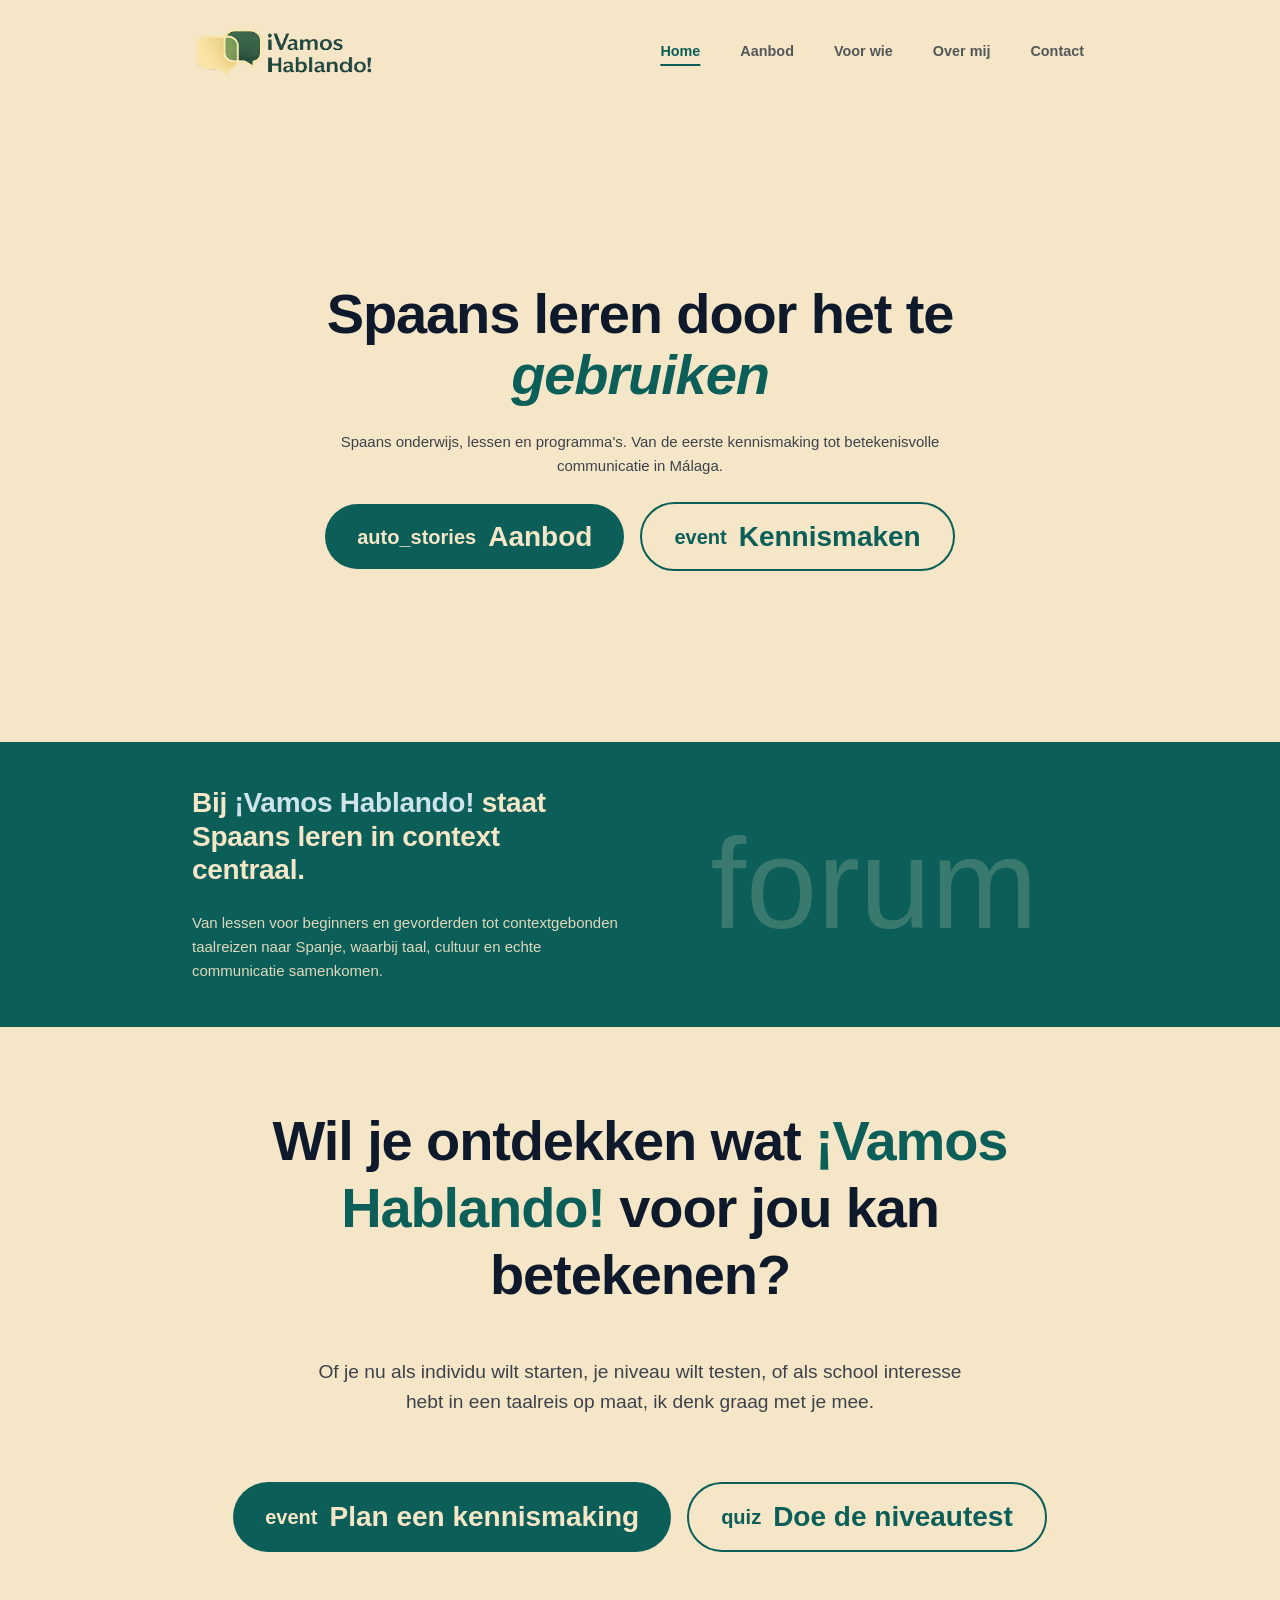
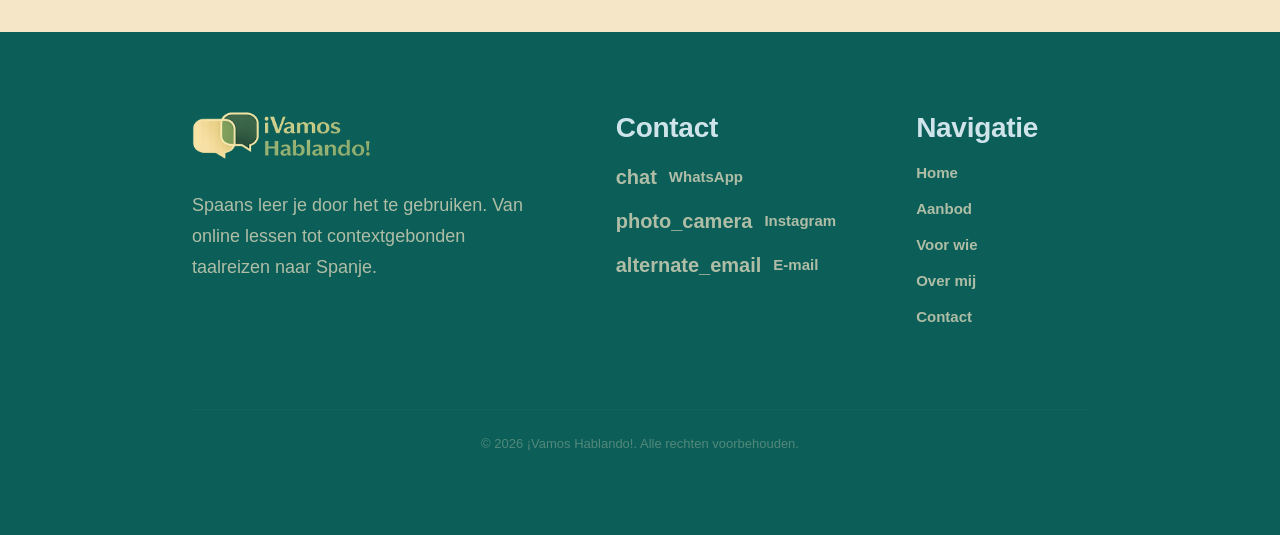
==== commit 45104f1f: "Update index.html" ====
--- a/index.html
+++ b/index.html
@@ -7,13 +7,14 @@
     <meta name="viewport" content="width=device-width, initial-scale=1.0">
     <meta name="format-detection" content="telephone=no, date=no, address=no, email=no">
     <meta name="theme-color" content="#F6E6C8">
-    <title>¡Vamos Hablando! - Spaanse lessen en taalreizen</title>
-    <meta name="description"
-        content="Spaans onderwijs, lessen en programma's. Van de eerste kennismaking tot betekenisvolle communicatie in Málaga.">
+
+    <title>Spaanse online lessen & taalreizen voor scholen | Vamos Hablando</title>
+
+    <meta name="description" content="Spaanse lessen in Arnhem en online Spaanse lessen bij Vamos Hablando. Groepslessen Spaans, taalreis Spanje, taalreis Málaga en begeleiding door Bas Wanders.">
+
     <link rel="stylesheet" href="css/style.css">
-    <link rel="stylesheet"
-        href="https://fonts.googleapis.com/css2?family=Material+Symbols+Rounded:opsz,wght,FILL,GRAD@20..48,100..700,0..1,-50..200" />
 </head>
+
 
 <body>
     <!-- NAV: site header + navigation (desktop + mobile) -->
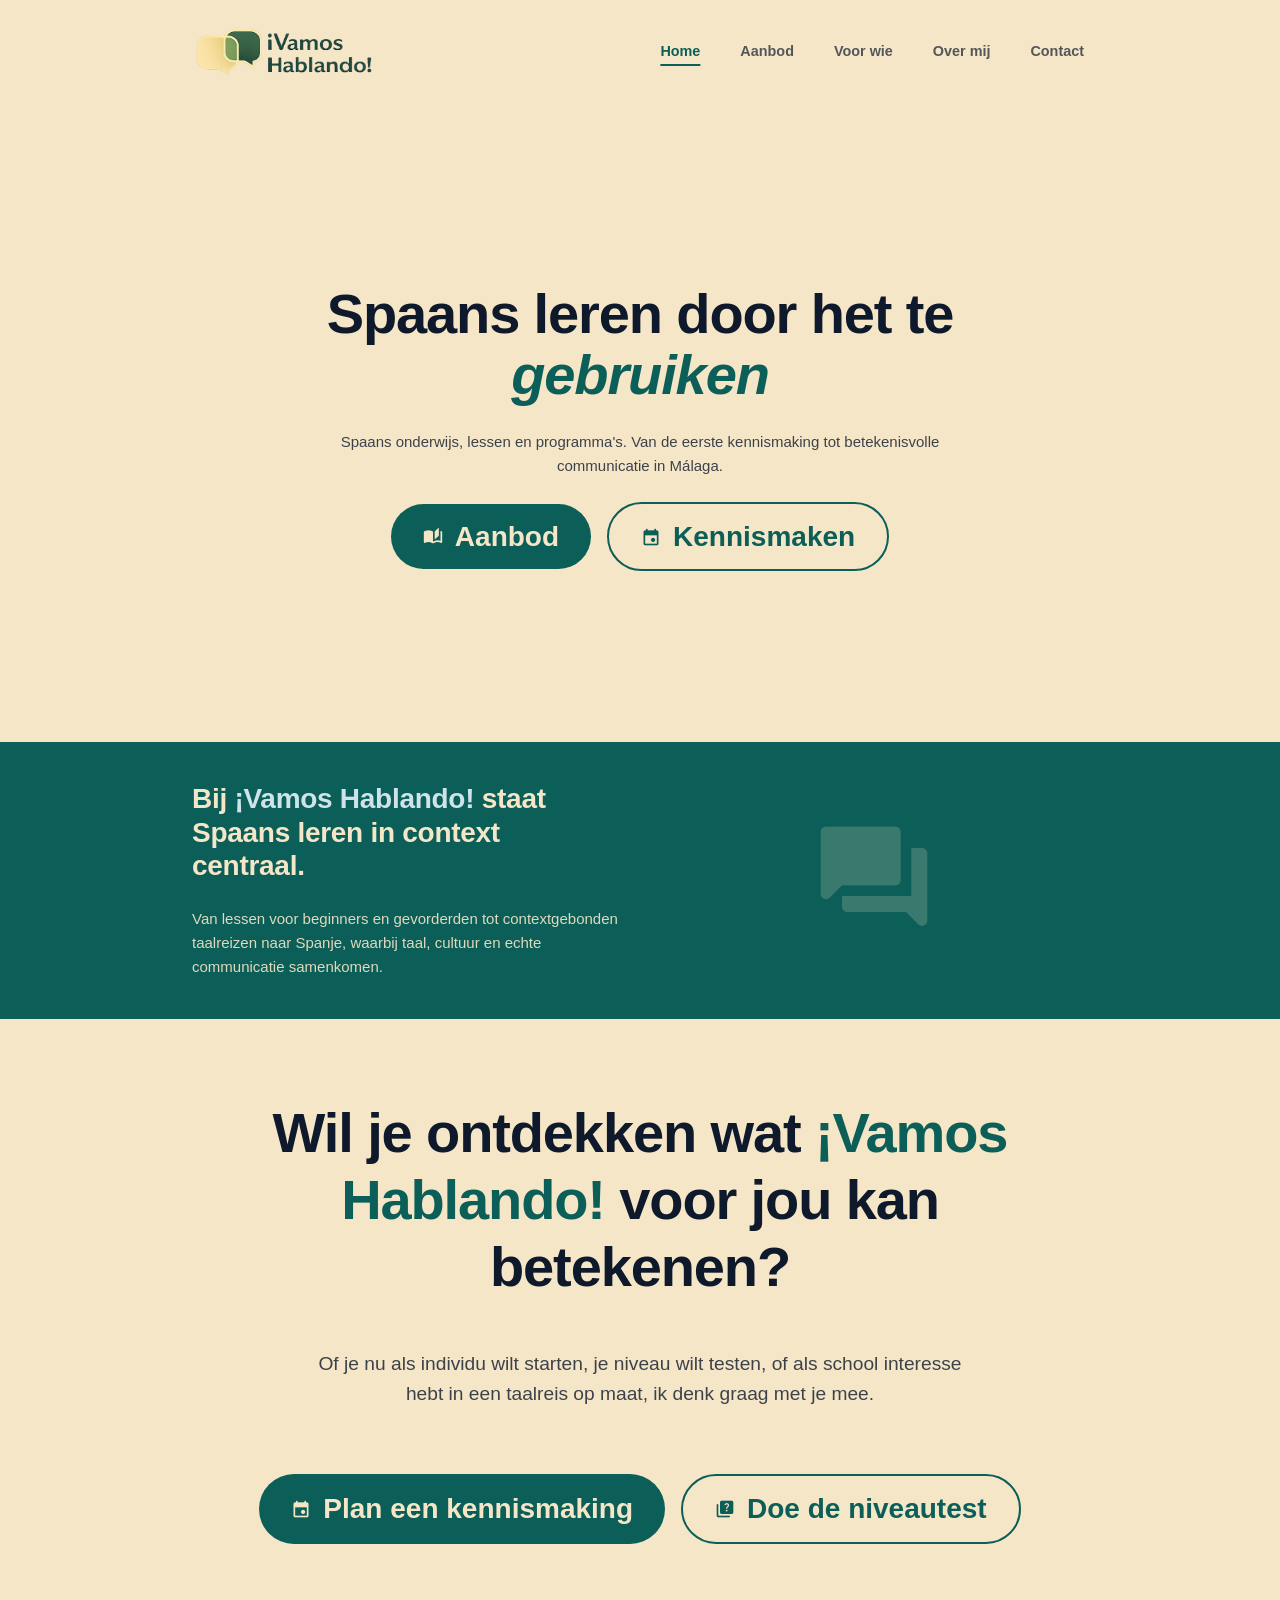
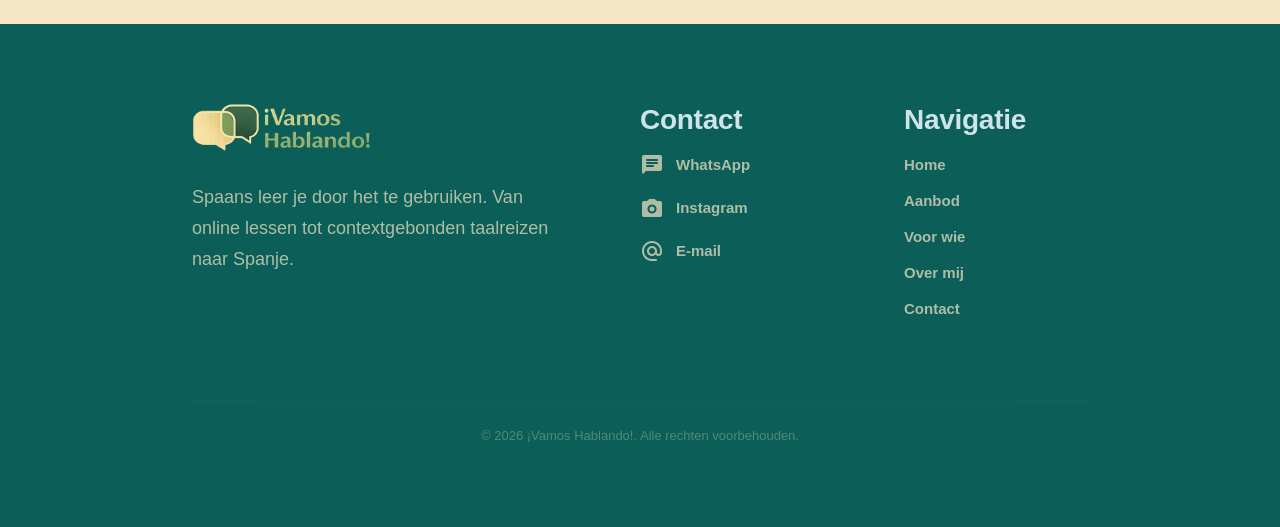
==== commit 93453e25: "Favicon added" ====
--- a/index.html
+++ b/index.html
@@ -7,12 +7,17 @@
     <meta name="viewport" content="width=device-width, initial-scale=1.0">
     <meta name="format-detection" content="telephone=no, date=no, address=no, email=no">
     <meta name="theme-color" content="#F6E6C8">
+    <link rel="icon" type="image/png" href="Images/favicon.png">
+
 
     <title>Spaanse online lessen & taalreizen voor scholen | Vamos Hablando</title>
 
     <meta name="description" content="Spaanse lessen in Arnhem en online Spaanse lessen bij Vamos Hablando. Groepslessen Spaans, taalreis Spanje, taalreis Málaga en begeleiding door Bas Wanders.">
 
     <link rel="stylesheet" href="css/style.css">
+    <link rel="stylesheet" href="https://fonts.googleapis.com/css2?family=Montserrat:wght@400;500;600&display=swap">
+    <link rel="stylesheet"
+        href="https://fonts.googleapis.com/css2?family=Material+Symbols+Rounded:opsz,wght,FILL,GRAD@20..48,100..700,0..1,-50..200" />
 </head>
 
 
--- a/css/style.css
+++ b/css/style.css
@@ -1,3 +1,6 @@
+@import url('https://fonts.googleapis.com/css2?family=Montserrat:wght@400;500;600&display=swap');
+@import url('https://fonts.googleapis.com/css2?family=Material+Symbols+Rounded:opsz,wght,FILL,GRAD@20..48,100..700,0..1,-50..200');
+
 /* Quiz page should fill the viewport and prevent scrolling during the test */
 html,
 body {
@@ -9,18 +12,26 @@
     overflow-x: hidden;
 }
 
-@import url('https://fonts.googleapis.com/css2?family=Montserrat:wght@400;500;600&display=swap');
-@import url('https://fonts.googleapis.com/css2?family=Material+Symbols+Rounded:opsz,wght,FILL,GRAD@20..48,100..700,0..1,-50..200');
-
 .material-symbols-rounded {
+    font-family: 'Material Symbols Rounded';
+    font-weight: normal;
+    font-style: normal;
+    font-size: 24px;
+    line-height: 1;
+    letter-spacing: normal;
+    text-transform: none;
+    display: inline-block;
+    white-space: nowrap;
+    word-wrap: normal;
+    direction: ltr;
+    -webkit-font-feature-settings: 'liga';
+    -webkit-font-smoothing: antialiased;
     font-variation-settings:
         'FILL' 1,
         'wght' 400,
         'GRAD' 0,
         'opsz' 24;
-    font-display: block;
     text-decoration: none !important;
-    display: inline-block;
     vertical-align: middle;
 }
 
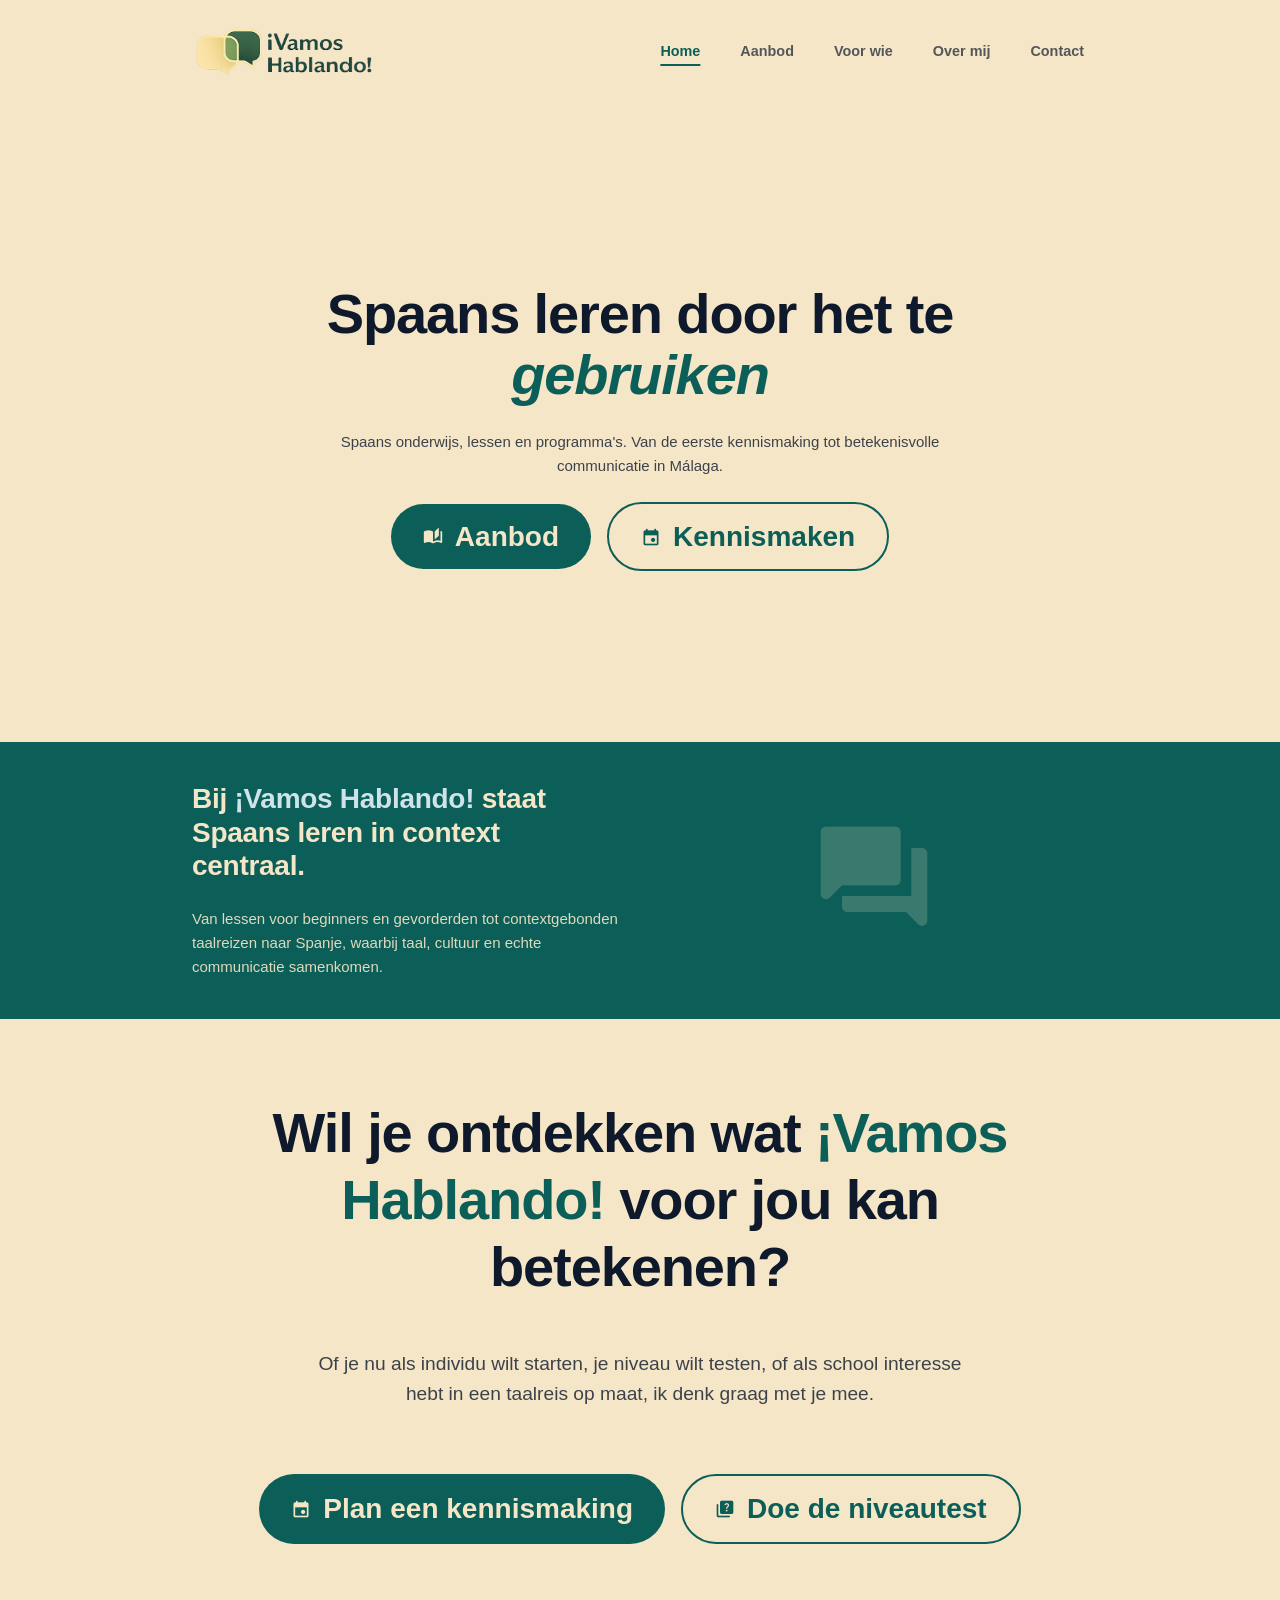
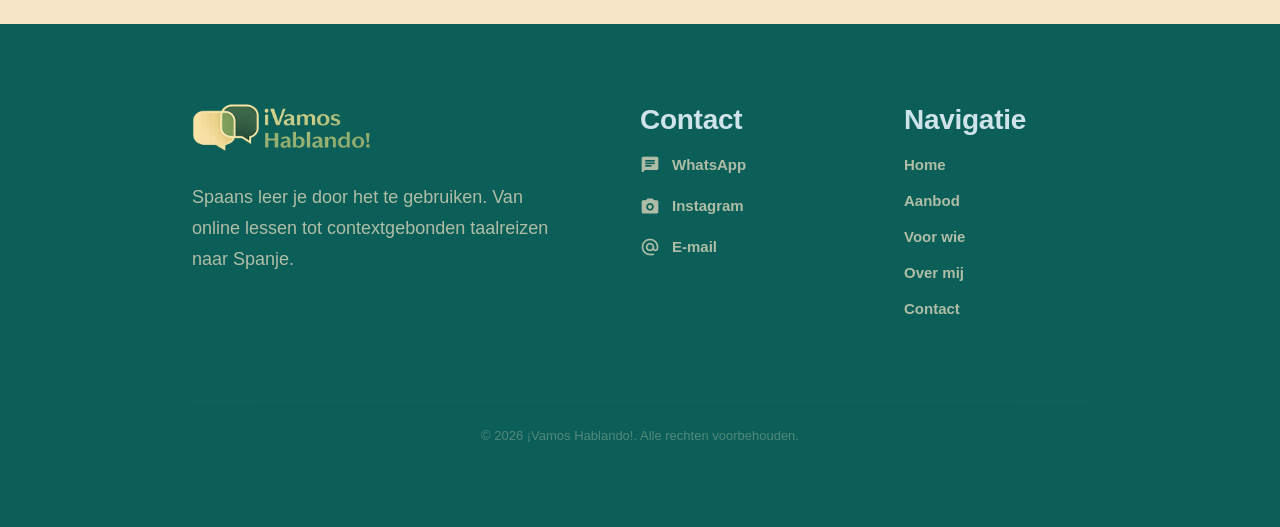
==== commit 7f20e58c: "Fixed," ====
--- a/index.html
+++ b/index.html
@@ -7,17 +7,12 @@
     <meta name="viewport" content="width=device-width, initial-scale=1.0">
     <meta name="format-detection" content="telephone=no, date=no, address=no, email=no">
     <meta name="theme-color" content="#F6E6C8">
-    <link rel="icon" type="image/png" href="Images/favicon.png">
-
 
     <title>Spaanse online lessen & taalreizen voor scholen | Vamos Hablando</title>
 
     <meta name="description" content="Spaanse lessen in Arnhem en online Spaanse lessen bij Vamos Hablando. Groepslessen Spaans, taalreis Spanje, taalreis Málaga en begeleiding door Bas Wanders.">
 
     <link rel="stylesheet" href="css/style.css">
-    <link rel="stylesheet" href="https://fonts.googleapis.com/css2?family=Montserrat:wght@400;500;600&display=swap">
-    <link rel="stylesheet"
-        href="https://fonts.googleapis.com/css2?family=Material+Symbols+Rounded:opsz,wght,FILL,GRAD@20..48,100..700,0..1,-50..200" />
 </head>
 
 
--- a/css/style.css
+++ b/css/style.css
@@ -1,4 +1,3 @@
-@import url('https://fonts.googleapis.com/css2?family=Montserrat:wght@400;500;600&display=swap');
 @import url('https://fonts.googleapis.com/css2?family=Material+Symbols+Rounded:opsz,wght,FILL,GRAD@20..48,100..700,0..1,-50..200');
 
 /* Quiz page should fill the viewport and prevent scrolling during the test */
@@ -12,8 +11,10 @@
     overflow-x: hidden;
 }
 
+@import url('https://fonts.googleapis.com/css2?family=Montserrat:wght@400;500;600&display=swap');
+
 .material-symbols-rounded {
-    font-family: 'Material Symbols Rounded';
+    font-family: 'Material Symbols Rounded' !important;
     font-weight: normal;
     font-style: normal;
     font-size: 24px;
@@ -24,14 +25,15 @@
     white-space: nowrap;
     word-wrap: normal;
     direction: ltr;
-    -webkit-font-feature-settings: 'liga';
     -webkit-font-smoothing: antialiased;
+    text-rendering: optimizeLegibility;
+    -moz-osx-font-smoothing: grayscale;
+    font-feature-settings: 'liga';
     font-variation-settings:
         'FILL' 1,
         'wght' 400,
         'GRAD' 0,
         'opsz' 24;
-    text-decoration: none !important;
     vertical-align: middle;
 }
 
@@ -907,12 +909,12 @@
 
 @media (min-width: 768px) {
     .taalreis-day-card {
-        grid-template-columns: 1.35fr 0.65fr;
+        grid-template-columns: 1fr 1fr;
         padding: var(--box-padding-lg);
     }
 
     .taalreis-day-photos {
-        grid-template-columns: repeat(2, 1fr);
+        grid-template-columns: 1fr;
     }
     
     .taalreis-day-photo {
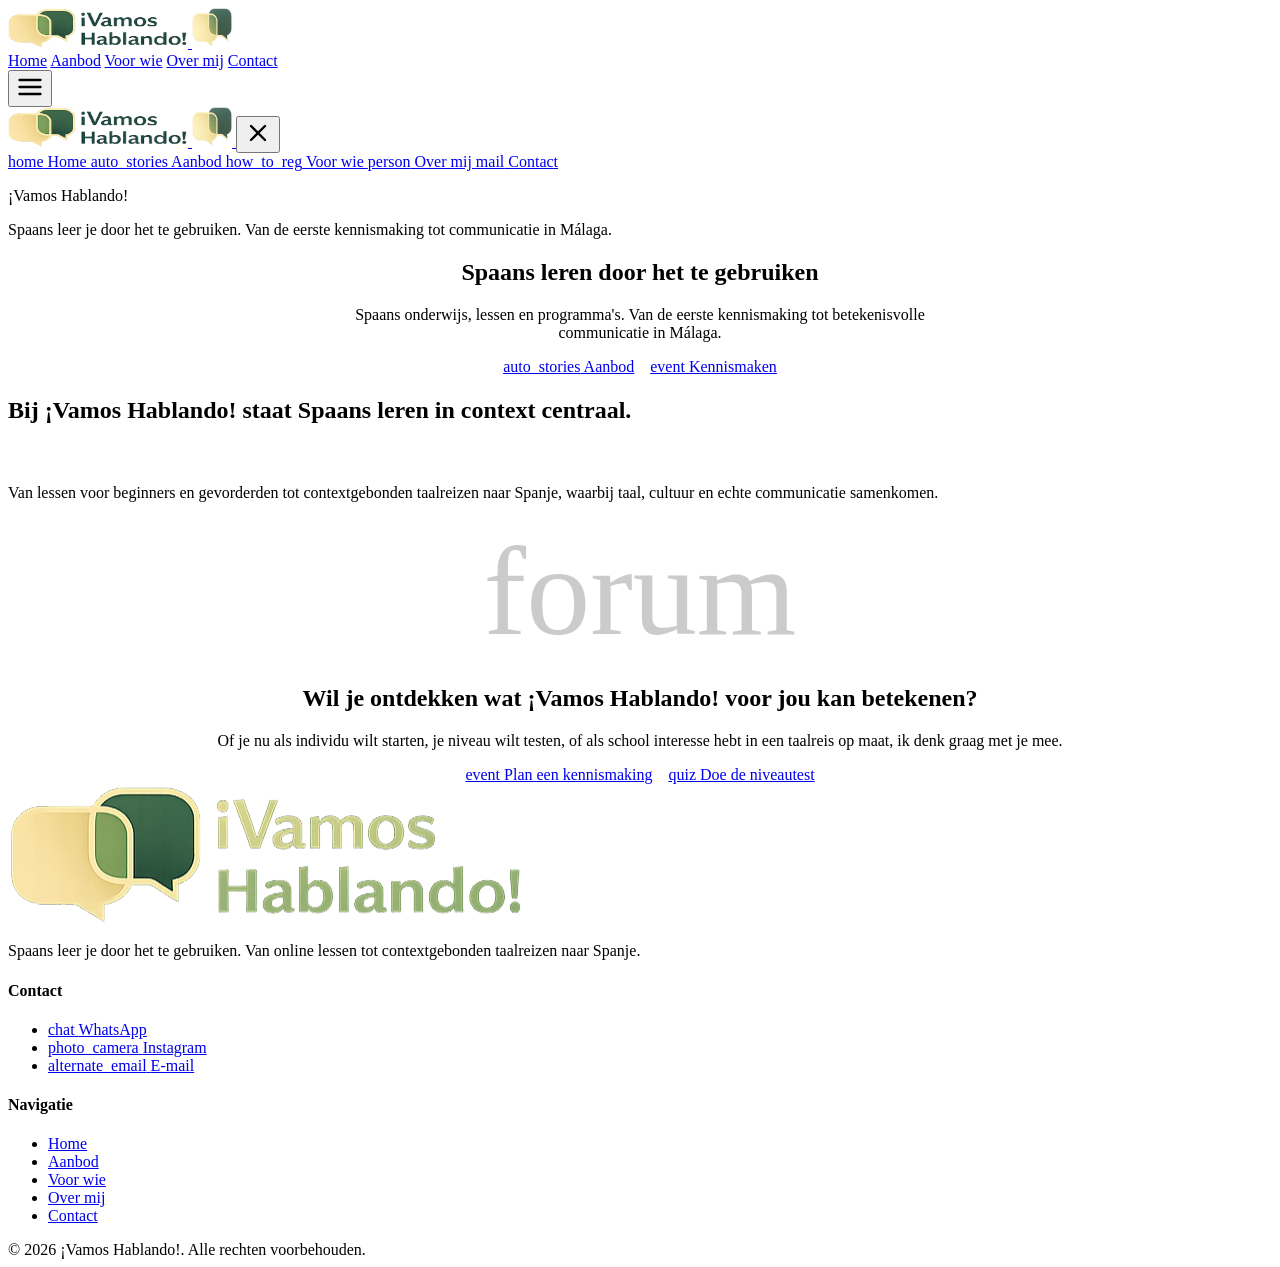
==== commit 4ec0461f: "Meta fixed" ====
--- a/index.html
+++ b/index.html
@@ -5,15 +5,24 @@
 <head>
     <meta charset="UTF-8">
     <meta name="viewport" content="width=device-width, initial-scale=1.0">
-    <meta name="format-detection" content="telephone=no, date=no, address=no, email=no">
-    <meta name="theme-color" content="#F6E6C8">
-
-    <title>Spaanse online lessen & taalreizen voor scholen | Vamos Hablando</title>
-
-    <meta name="description" content="Spaanse lessen in Arnhem en online Spaanse lessen bij Vamos Hablando. Groepslessen Spaans, taalreis Spanje, taalreis Málaga en begeleiding door Bas Wanders.">
-
-    <link rel="stylesheet" href="css/style.css">
+
+    <title>¡Vamos Hablando! - Spaans leer je door het te gebruiken</title>
+
+    <meta name="description" content="Spaans onderwijs, online lessen en programma’s, Van de eerste kennismaking tot betekenisvolle communicatie in Spanje.">
+
+    <meta name="robots" content="index, follow">
+    <meta http-equiv="content-language" content="nl">
+
+    <link rel="icon" type="image/png" sizes="32x32" href="images/favicon.png">
+
+    <!-- Social sharing -->
+    <meta property="og:title" content="¡Vamos Hablando! - Spaans leer je door het te gebruiken">
+    <meta property="og:description" content="Spaans onderwijs, online lessen en programma’s, Van de eerste kennismaking tot betekenisvolle communicatie in Spanje.">
+    <meta property="og:type" content="website">
+    <meta property="og:image" content="images/social-preview.png">
+    <meta property="og:url" content="https://vamoshablando.nl">
 </head>
+
 
 
 <body>
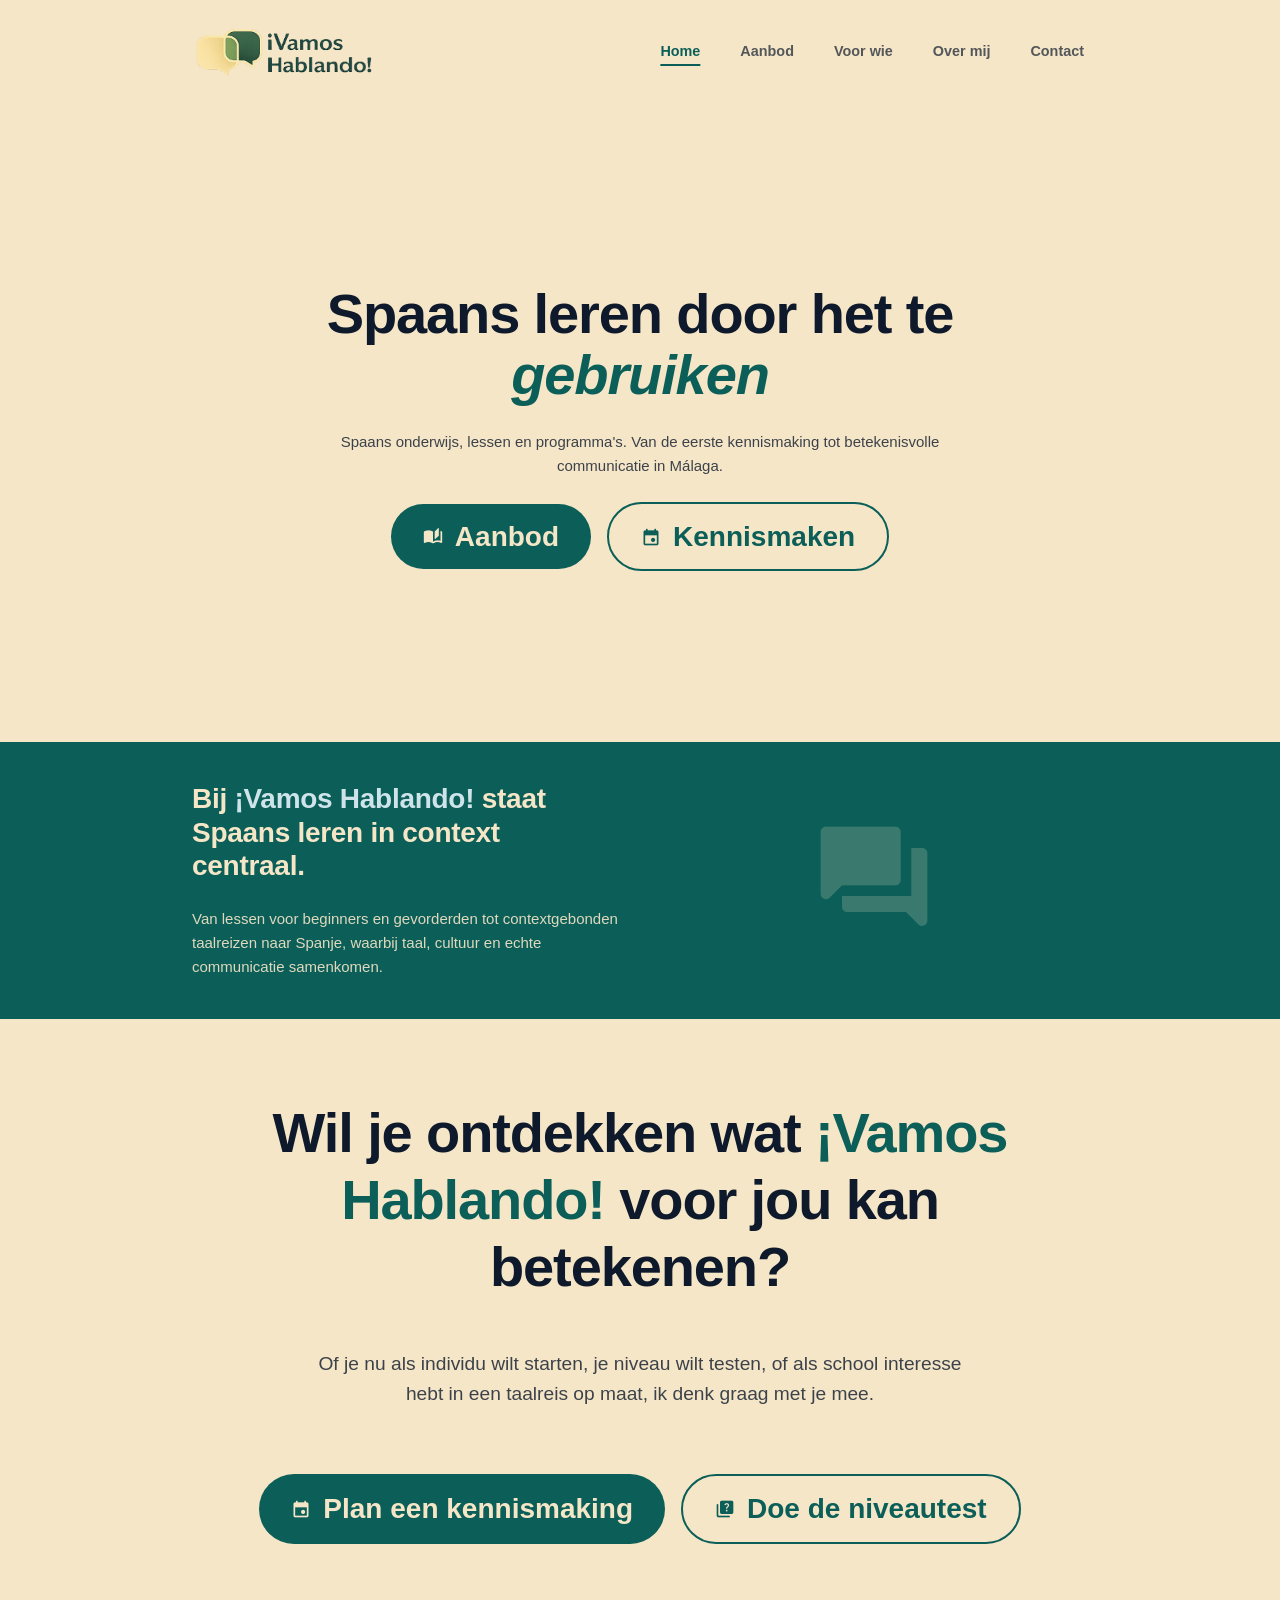
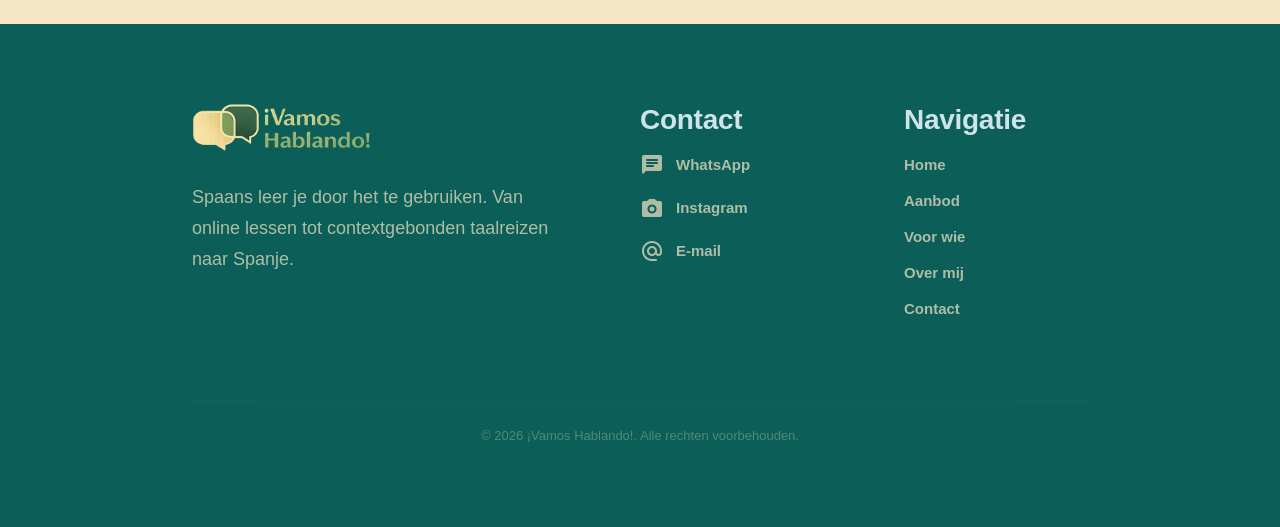
==== commit 300a4b03: "Fixed" ====
--- a/index.html
+++ b/index.html
@@ -13,14 +13,18 @@
     <meta name="robots" content="index, follow">
     <meta http-equiv="content-language" content="nl">
 
-    <link rel="icon" type="image/png" sizes="32x32" href="images/favicon.png">
+    <link rel="icon" type="image/png" sizes="32x32" href="Images/favicon.png">
 
     <!-- Social sharing -->
     <meta property="og:title" content="¡Vamos Hablando! - Spaans leer je door het te gebruiken">
     <meta property="og:description" content="Spaans onderwijs, online lessen en programma’s, Van de eerste kennismaking tot betekenisvolle communicatie in Spanje.">
     <meta property="og:type" content="website">
-    <meta property="og:image" content="images/social-preview.png">
+    <meta property="og:image" content="Images/social-preview.png">
     <meta property="og:url" content="https://vamoshablando.nl">
+
+    <link rel="stylesheet" href="css/style.css">
+    <link rel="stylesheet"
+        href="https://fonts.googleapis.com/css2?family=Material+Symbols+Rounded:opsz,wght,FILL,GRAD@20..48,100..700,0..1,-50..200" />
 </head>
 
 
@@ -106,7 +110,7 @@
     <!-- MAIN: main content for this page -->
     <main>
         <!-- HERO SECTION -->
-        <section class="section section-beige animate-on-scroll hero-home">
+        <section class="section section-beige hero-home">
             <div class="container">
                 <div style="max-width: 40rem; margin: 0 auto; text-align: center;">
                     <h1 class="text-heading mb-6" style="justify-content: center;">
--- a/css/style.css
+++ b/css/style.css
@@ -0,0 +1,2773 @@
+@import url('https://fonts.googleapis.com/css2?family=Material+Symbols+Rounded:opsz,wght,FILL,GRAD@20..48,100..700,0..1,-50..200');
+
+/* Quiz page should fill the viewport and prevent scrolling during the test */
+html,
+body {
+    height: 100%;
+}
+
+body.quiz-page {
+    overflow-y: auto;
+    overflow-x: hidden;
+}
+
+@import url('https://fonts.googleapis.com/css2?family=Montserrat:wght@400;500;600&display=swap');
+
+.material-symbols-rounded {
+    font-family: 'Material Symbols Rounded' !important;
+    font-weight: normal;
+    font-style: normal;
+    font-size: 24px;
+    line-height: 1;
+    letter-spacing: normal;
+    text-transform: none;
+    display: inline-block;
+    white-space: nowrap;
+    word-wrap: normal;
+    direction: ltr;
+    -webkit-font-smoothing: antialiased;
+    text-rendering: optimizeLegibility;
+    -moz-osx-font-smoothing: grayscale;
+    font-feature-settings: 'liga';
+    font-variation-settings:
+        'FILL' 1,
+        'wght' 400,
+        'GRAD' 0,
+        'opsz' 24;
+    vertical-align: middle;
+}
+
+/* ============================================================
+   MOBILE-FIRST DESIGN SYSTEM
+   Base styles are for mobile (320px+), enhanced via breakpoints
+   ============================================================ */
+
+/* VARIABLES: design tokens (colors, fonts, transitions) */
+:root {
+    /* Brand Colors - per AGENTS.md */
+    --color-soft-cream: #F6E6C8;
+    --color-dark-emerald: #0B5F58;
+    --color-deep-navy: #0E1A2B;
+    --color-light-blue: #CFE4EA;
+    --background: var(--color-soft-cream);
+    --foreground: var(--color-deep-navy);
+    --font-sans: 'Montserrat', sans-serif;
+    --transition-speed: 0.3s;
+
+    /* MOBILE-FIRST Typography - Fluid scaling using clamp() */
+    --font-size-heading: clamp(1.75rem, 5vw, 3.5rem);
+    --font-size-subheading: clamp(1.1rem, 2.5vw, 1.75rem);
+    --font-size-lead: clamp(1rem, 1.5vw, 1.35rem);
+    --font-size-body: clamp(0.9375rem, 1vw, 1rem);
+    --font-size-small: clamp(0.8125rem, 0.9vw, 0.875rem);
+
+    /* MOBILE-FIRST Layout tokens */
+    --page-gutter: 1.25rem;
+    --section-vertical: 2.5rem;
+    --navbar-padding-x: 0.75rem;
+    --content-max-width: 56rem;
+    
+    /* MOBILE-FIRST Box/Card padding */
+    --box-padding: 1.25rem;
+    --box-padding-lg: 1.5rem;
+    
+    /* Spacing rhythm scale (mobile base) */
+    --space-xs: 0.5rem;
+    --space-sm: 0.75rem;
+    --space-md: 1rem;
+    --space-lg: 1.5rem;
+    --space-xl: 2rem;
+    --space-2xl: 3rem;
+    --space-3xl: 4rem;
+    
+    /* Tap target minimum (44px = 2.75rem) */
+    --tap-target-min: 2.75rem;
+    
+    /* Line length control */
+    --line-length-min: 45ch;
+    --line-length-max: 75ch;
+}
+
+.dark {
+    --background: var(--color-dark-emerald);
+    --foreground: var(--color-soft-cream);
+}
+
+/* TABLET breakpoint (768px+) - enhanced spacing */
+@media (min-width: 768px) {
+    :root {
+        --page-gutter: 2.5rem;
+        --section-vertical: 4rem;
+        --navbar-padding-x: 1rem;
+        --box-padding: 2rem;
+        --box-padding-lg: 2.5rem;
+        --space-xl: 2.5rem;
+        --space-2xl: 4rem;
+        --space-3xl: 5rem;
+    }
+}
+
+/* DESKTOP breakpoint (1024px+) - maximum comfort */
+@media (min-width: 1024px) {
+    :root {
+        --page-gutter: 4rem;
+        --section-vertical: 5rem;
+        --navbar-padding-x: 1.25rem;
+        --box-padding: 2.5rem;
+        --box-padding-lg: 3rem;
+        --space-2xl: 5rem;
+        --space-3xl: 6rem;
+    }
+}
+
+/* LARGE DESKTOP breakpoint (1280px+) - prevent over-stretching */
+@media (min-width: 1280px) {
+    :root {
+        --page-gutter: 6rem;
+    }
+}
+
+* {
+    margin: 0;
+    padding: 0;
+    box-sizing: border-box;
+    -webkit-font-smoothing: antialiased;
+    -moz-osx-font-smoothing: grayscale;
+    -webkit-tap-highlight-color: transparent;
+}
+
+/* BASE: body styles - mobile-first */
+body {
+    background-color: var(--background);
+    color: var(--foreground);
+    font-family: var(--font-sans);
+    font-weight: 400;
+    font-size: var(--font-size-body);
+    line-height: 1.6;
+    min-height: 100vh;
+    display: flex;
+    flex-direction: column;
+    overflow-x: hidden;
+    /* Prevent horizontal scroll on mobile */
+}
+
+main {
+    flex-grow: 1;
+    padding-top: 5rem;
+    /* Clear fixed navbar on mobile */
+}
+
+@media (min-width: 768px) {
+    main {
+        padding-top: 6.5rem;
+    }
+}
+
+@media (min-width: 1024px) {
+    main {
+        padding-top: 7rem;
+    }
+}
+
+/* Typography - headings */
+h1, h2, h3, h4, h5, h6 {
+    font-weight: 600;
+    line-height: 1.2;
+    letter-spacing: -0.01em;
+}
+
+h1 {
+    font-size: var(--font-size-heading);
+    line-height: 1.1;
+}
+
+h2 {
+    font-size: var(--font-size-subheading);
+    line-height: 1.2;
+}
+
+h3 {
+    font-size: var(--font-size-subheading);
+    line-height: 1.3;
+}
+
+/* Utility classes for consistent sizing - mobile-first with fluid scaling */
+.text-heading {
+    font-size: var(--font-size-heading);
+    line-height: 1.1;
+    letter-spacing: -0.02em;
+    font-weight: 600;
+}
+
+.text-subheading {
+    font-size: var(--font-size-subheading);
+    line-height: 1.25;
+    letter-spacing: -0.01em;
+    font-weight: 600;
+}
+
+.text-body {
+    font-size: var(--font-size-body);
+    line-height: 1.6;
+    font-weight: 400;
+}
+
+.text-small {
+    font-size: var(--font-size-small);
+    line-height: 1.5;
+    font-weight: 400;
+}
+
+/* Text lead - intro paragraphs with optimal line length */
+.text-lead {
+    font-size: var(--font-size-lead);
+    line-height: 1.6;
+    font-weight: 400;
+    max-width: var(--line-length-max);
+}
+
+/* Color utility classes */
+.text-dark-emerald { color: var(--color-dark-emerald); }
+.text-soft-cream { color: var(--color-soft-cream); }
+.text-deep-navy { color: var(--color-deep-navy); }
+.text-light-blue { color: var(--color-light-blue); }
+
+/* Font weight utilities */
+.font-semibold { font-weight: 600; }
+.font-medium { font-weight: 500; }
+.font-normal { font-weight: 400; }
+
+/* Icon size utilities - mobile-first */
+.icon-sm { font-size: 1.25rem; }
+.icon-md { font-size: 1.5rem; }
+.icon-lg { font-size: 1.75rem; }
+.icon-xl { font-size: 2rem; }
+.icon-hero { font-size: 4rem; }
+
+/* Heading icon - scales with breakpoints */
+.heading-icon {
+    font-size: 1.5rem;
+    color: var(--color-dark-emerald);
+}
+
+@media (min-width: 768px) {
+    .icon-lg { font-size: 2rem; }
+    .icon-xl { font-size: 2.5rem; }
+    .icon-hero { font-size: 5rem; }
+    .heading-icon { font-size: 2rem; }
+}
+
+@media (min-width: 1024px) {
+    .icon-xl { font-size: 3rem; }
+    .icon-hero { font-size: 6rem; }
+    .heading-icon { font-size: 2.5rem; }
+}
+
+a {
+    text-decoration: none;
+    color: inherit;
+    transition: color var(--transition-speed) ease, opacity var(--transition-speed) ease;
+}
+
+/* ============================================================
+   LAYOUT SYSTEM - Mobile-first sections and containers
+   ============================================================ */
+
+/* Section base - mobile-first with auto height */
+.section {
+    padding: var(--section-vertical) var(--page-gutter);
+    min-height: auto;
+    display: flex;
+    flex-direction: column;
+    justify-content: center;
+}
+
+/* Only add min-height on larger screens where it makes sense */
+@media (min-width: 768px) {
+    .section {
+        min-height: 50vh;
+    }
+}
+
+/* Container and max-width utilities */
+.section-container {
+    max-width: 72rem;
+    margin: 0 auto;
+    width: 100%;
+}
+
+.container {
+    max-width: var(--content-max-width);
+    margin: 0 auto;
+    width: 100%;
+}
+
+.max-w-2xl { max-width: 42rem; }
+.max-w-3xl { max-width: 48rem; }
+.max-w-4xl { max-width: 56rem; }
+.max-w-5xl { max-width: 64rem; }
+.mx-auto { margin-left: auto; margin-right: auto; }
+
+/* Section color variants */
+.section-beige {
+    background-color: var(--color-soft-cream);
+    color: var(--color-deep-navy);
+}
+
+.section-green {
+    background-color: var(--color-dark-emerald);
+    color: var(--color-soft-cream);
+    min-height: auto;
+    padding-top: var(--space-lg);
+    padding-bottom: var(--space-lg);
+}
+
+@media (min-width: 768px) {
+    .section-green {
+        padding-top: var(--space-xl);
+        padding-bottom: var(--space-xl);
+    }
+}
+
+/* Section-compact: reduced vertical padding for CTA-like sections */
+.section-compact {
+    min-height: auto;
+    padding-top: var(--space-xl);
+    padding-bottom: var(--space-xl);
+}
+
+@media (min-width: 768px) {
+    .section-compact {
+        padding-top: var(--space-2xl);
+        padding-bottom: var(--space-2xl);
+    }
+}
+
+/* Full-bleed section variant */
+.section-green.full-bleed {
+    width: 100vw;
+    margin-left: calc(50% - 50vw);
+    margin-right: calc(50% - 50vw);
+    padding-left: var(--page-gutter);
+    padding-right: var(--page-gutter);
+}
+
+/* Accent color helpers */
+.accent { color: inherit; }
+.section-beige .accent { color: var(--color-dark-emerald); }
+.section-green .accent { color: var(--color-light-blue); }
+
+/* ============================================================
+   BUTTON SYSTEM - Mobile-first with proper tap targets
+   ============================================================ */
+
+.button {
+    display: inline-flex;
+    align-items: center;
+    justify-content: center;
+    /* Mobile: comfortable tap target (44px min height) */
+    min-height: var(--tap-target-min);
+    padding: 0.875rem 1.5rem;
+    border-radius: 9999px;
+    font-weight: 600;
+    font-size: var(--font-size-body);
+    line-height: 1.2;
+    transition: opacity var(--transition-speed) ease, transform var(--transition-speed) ease;
+    gap: 0.5rem;
+    white-space: nowrap;
+    border: none;
+    cursor: pointer;
+    text-decoration: none;
+}
+
+/* Scale up on tablet+ */
+@media (min-width: 768px) {
+    .button {
+        padding: 1rem 2rem;
+        font-size: var(--font-size-subheading);
+        gap: 0.75rem;
+    }
+}
+
+.button-primary {
+    background-color: var(--color-dark-emerald);
+    color: var(--color-soft-cream);
+}
+
+.section-green .button-primary {
+    background-color: var(--color-soft-cream);
+    color: var(--color-dark-emerald);
+}
+
+.button-primary:hover {
+    opacity: 0.9;
+    transform: translateY(-2px);
+}
+
+/* Outline button variant */
+.button-outline {
+    background: transparent;
+    border: 2px solid var(--color-dark-emerald);
+    color: var(--color-dark-emerald);
+}
+
+.section-green .button-outline {
+    border-color: var(--color-soft-cream);
+    color: var(--color-soft-cream);
+}
+
+.button-outline:hover {
+    opacity: 0.85;
+    transform: translateY(-2px);
+}
+
+/* Smaller button variant */
+.button-small {
+    min-height: 2.25rem;
+    padding: 0.5rem 1rem;
+    font-size: var(--font-size-small);
+}
+
+/* Button icons */
+.button .material-symbols-rounded {
+    font-size: 1.25rem;
+    line-height: 1;
+}
+
+/* Card button spacing */
+.card .button {
+    margin-top: var(--space-md);
+}
+
+/* Icon utilities */
+.icon-card {
+    font-size: 2rem;
+    color: var(--color-dark-emerald);
+    display: block;
+    margin-bottom: var(--space-md);
+}
+
+@media (min-width: 768px) {
+    .icon-card {
+        font-size: 2.5rem;
+        margin-bottom: var(--space-lg);
+    }
+}
+
+/* Ensure material icons are vertically centered */
+.card .material-symbols-rounded,
+.inline-icon .material-symbols-rounded {
+    display: inline-flex;
+    align-items: center;
+    justify-content: center;
+    line-height: 1;
+    vertical-align: middle;
+}
+
+.inline-icon {
+    display: flex;
+    align-items: center;
+    gap: 0.5rem;
+}
+
+.section-beige .inline-icon {
+    color: var(--color-dark-emerald);
+}
+
+/* Accent and pricing helpers */
+.text-accent { color: var(--color-light-blue); }
+.price-amount { color: var(--color-soft-cream); font-weight: 600; }
+.no-list { list-style: none; padding: 0; margin: 0; }
+.text-center { text-align: center; }
+
+/* ============================================================
+   GRID SYSTEM - Mobile-first responsive grids
+   ============================================================ */
+
+.grid {
+    display: grid;
+    align-items: stretch;
+    gap: var(--space-md);
+}
+
+/* Mobile: single column by default */
+.grid-2,
+.grid-3 {
+    display: grid;
+    gap: var(--space-md);
+    grid-template-columns: 1fr;
+}
+
+/* Tablet: 2 columns */
+@media (min-width: 640px) {
+    .grid-2 {
+        grid-template-columns: repeat(2, 1fr);
+        gap: var(--space-lg);
+    }
+}
+
+/* Tablet+: 2 columns for medium grids, 3 for larger */
+@media (min-width: 768px) {
+    .grid-2 {
+        gap: var(--space-xl);
+    }
+    
+    .grid-3 {
+        grid-template-columns: repeat(2, 1fr);
+        gap: var(--space-lg);
+    }
+}
+
+/* Desktop: 3 columns for grid-3 */
+@media (min-width: 1024px) {
+    .grid-3 {
+        grid-template-columns: repeat(3, 1fr);
+        gap: var(--space-xl);
+    }
+}
+
+/* Gap utilities */
+.gap-4 { gap: var(--space-md); }
+.gap-6 { gap: var(--space-lg); }
+.gap-8 { gap: var(--space-xl); }
+.gap-10 { gap: var(--space-2xl); }
+.gap-12 { gap: var(--space-2xl); }
+.gap-16 { gap: var(--space-3xl); }
+
+/* Responsive grid utilities */
+@media (min-width: 768px) {
+    .md-grid-cols-2 {
+        grid-template-columns: repeat(2, 1fr);
+    }
+
+    .md-grid-cols-3 {
+        grid-template-columns: repeat(3, 1fr);
+    }
+
+    .md-col-span-2 {
+        grid-column: 1 / -1;
+    }
+}
+
+/* Responsive flex utilities */
+@media (min-width: 768px) {
+    .md-flex { display: flex; }
+    .md-flex-row { flex-direction: row; }
+    .md-items-start { align-items: flex-start; }
+    .md-items-center { align-items: center; }
+    .md-text-left { text-align: left; }
+    .md-w-1-3 { width: 33.333%; }
+    .md-gap-12 { gap: var(--space-2xl); }
+    .md-p-12 { padding: var(--space-2xl); }
+}
+
+/* Visibility utilities */
+.hidden { display: none; }
+
+@media (min-width: 768px) {
+    .hidden.md-flex { display: flex; }
+    .hidden.md-block { display: block; }
+}
+
+/* Inline link styling */
+.inline-link {
+    display: inline-flex;
+    align-items: center;
+    gap: 0.5rem;
+    text-decoration: none;
+    transition: opacity var(--transition-speed) ease;
+}
+
+.inline-link span:not(.material-symbols-rounded) {
+    text-decoration: underline;
+    text-underline-offset: 4px;
+    text-decoration-thickness: 1.5px;
+}
+
+.inline-link:hover {
+    opacity: 0.7;
+}
+
+/* ============================================================
+   CONTACT COMPONENTS
+   ============================================================ */
+
+.contact-links {
+    display: flex;
+    flex-wrap: wrap;
+    gap: var(--space-lg) var(--space-xl);
+    align-items: center;
+}
+
+/* Contact grid - mobile-first */
+.contact-grid {
+    display: grid;
+    grid-template-columns: 1fr;
+    gap: var(--space-md);
+    width: 100%;
+}
+
+@media (min-width: 640px) {
+    .contact-grid {
+        grid-template-columns: repeat(2, 1fr);
+    }
+}
+
+@media (min-width: 768px) {
+    .contact-grid {
+        grid-template-columns: repeat(3, 1fr);
+        gap: var(--space-lg);
+    }
+}
+
+/* Contact card */
+.contact-card {
+    background-color: rgba(11, 95, 88, 0.04);
+    padding: var(--box-padding);
+    border-radius: 1.5rem;
+    display: flex;
+    flex-direction: column;
+    justify-content: space-between;
+    min-height: auto;
+    gap: var(--space-lg);
+    transition: transform var(--transition-speed) ease, box-shadow var(--transition-speed) ease;
+    border: 1px solid rgba(11, 95, 88, 0.06);
+    text-decoration: none;
+}
+
+@media (min-width: 768px) {
+    .contact-card {
+        border-radius: 2rem;
+        min-height: 200px;
+        gap: var(--space-xl);
+    }
+}
+
+.contact-card:hover {
+    transform: translateY(-2px);
+    box-shadow: 0 8px 20px rgba(14, 26, 43, 0.06);
+}
+
+/* ============================================================
+   CARD COMPONENTS - Mobile-first base styling
+   ============================================================ */
+
+.card,
+.card-base,
+.component {
+    padding: var(--box-padding);
+    border-radius: 1rem;
+    transition: transform var(--transition-speed) ease, box-shadow var(--transition-speed) ease;
+    border: 1px solid rgba(11, 95, 88, 0.08);
+    background-color: rgba(11, 95, 88, 0.04);
+    display: flex;
+    flex-direction: column;
+    width: 100%;
+}
+
+@media (min-width: 768px) {
+    .card,
+    .card-base,
+    .component {
+        padding: var(--box-padding-lg);
+        border-radius: 1.5rem;
+    }
+}
+
+@media (min-width: 1024px) {
+    .card,
+    .card-base,
+    .component {
+        border-radius: 2rem;
+    }
+}
+
+/* Card variants */
+.card-normal {
+    background-color: rgba(11, 95, 88, 0.04);
+    border: 1px solid rgba(11, 95, 88, 0.08);
+}
+
+.card-outline {
+    background-color: rgba(246, 230, 200, 0.05);
+    border: 1px solid rgba(11, 95, 88, 0.08);
+}
+
+.card-filled {
+    background-color: var(--color-dark-emerald);
+    color: var(--color-soft-cream);
+    border-color: rgba(246, 230, 200, 0.1);
+}
+
+/* Card hover states */
+.card:hover,
+.card-base:hover {
+    transform: translateY(-2px);
+    box-shadow: 0 8px 20px rgba(14, 26, 43, 0.06);
+}
+
+.card-scale:hover {
+    transform: scale(1.02);
+}
+
+/* Section-specific card theming */
+.section-green .card-normal {
+    background-color: rgba(246, 230, 200, 0.06);
+    border: 1px solid rgba(246, 230, 200, 0.1);
+    color: var(--color-soft-cream);
+}
+
+.section-green .card-filled {
+    background-color: var(--color-soft-cream);
+    color: var(--color-dark-emerald);
+    border-color: rgba(11, 95, 88, 0.12);
+}
+
+.section-beige .card,
+.section-beige .card-outline {
+    background-color: rgba(11, 95, 88, 0.04);
+    border: 1px solid rgba(11, 95, 88, 0.06);
+}
+
+/* ============================================================
+   ACCORDION / EXPANDABLE CARDS
+   ============================================================ */
+
+.accordion-item {
+    cursor: pointer;
+    overflow: hidden;
+    transition: background-color var(--transition-speed) ease;
+}
+
+.accordion-header {
+    display: flex;
+    align-items: center;
+    justify-content: space-between;
+    width: 100%;
+    position: relative;
+    min-height: 3rem;
+    padding-right: 5.5rem;
+}
+
+.accordion-header h2 {
+    margin-bottom: var(--space-xs);
+}
+
+.accordion-header .button {
+    position: absolute;
+    right: 0;
+    top: 50%;
+    transform: translateY(-50%);
+    padding: 0.5rem 0.75rem;
+    font-size: var(--font-size-small);
+    min-height: 2rem;
+}
+
+@media (min-width: 768px) {
+    .accordion-header {
+        padding-right: 8rem;
+    }
+    
+    .accordion-header .button {
+        padding: 0.5rem 1rem;
+    }
+}
+
+.accordion-content {
+    max-height: 0;
+    overflow: hidden;
+    transition: max-height 0.4s ease-out, opacity var(--transition-speed) ease, padding var(--transition-speed) ease;
+    opacity: 0;
+}
+
+.accordion-content ul li {
+    display: flex;
+    align-items: flex-start;
+    gap: var(--space-sm);
+}
+
+.accordion-content ul li .material-symbols-rounded {
+    flex-shrink: 0;
+    margin-top: 0.125rem;
+}
+
+.accordion-item.active {
+    cursor: default;
+}
+
+.accordion-item.active .accordion-content {
+    max-height: 2000px;
+    opacity: 1;
+    padding-top: var(--space-lg);
+}
+
+.accordion-arrow {
+    transition: transform 0.4s ease;
+    user-select: none;
+}
+
+.accordion-item.active .accordion-arrow {
+    transform: rotate(180deg);
+}
+
+.accordion-item:not(.active):hover {
+    background-color: rgba(11, 95, 88, 0.06);
+}
+
+.section-green .accordion-item:not(.active):hover {
+    background-color: rgba(246, 230, 200, 0.1);
+}
+
+/* ============================================================
+   TAALREIZEN PAGE - Mobile-first image layouts
+   ============================================================ */
+
+.taalreis-hero-media {
+    align-items: center;
+    justify-content: center;
+}
+
+.taalreis-hero-grid {
+    display: grid;
+    gap: var(--space-lg);
+    grid-template-columns: 1fr;
+}
+
+@media (min-width: 768px) {
+    .taalreis-hero-grid {
+        grid-template-columns: 0.8fr 1.2fr;
+        align-items: center;
+        gap: var(--space-xl);
+    }
+    
+    .taalreis-hero-media {
+        order: 2;
+    }
+}
+
+.taalreis-hero-image {
+    width: 100%;
+    max-width: 100%;
+    height: auto;
+    object-fit: cover;
+    border-radius: 0.75rem;
+    box-shadow: 0 8px 20px rgba(14, 26, 43, 0.08);
+    transition: transform var(--transition-speed) ease;
+}
+
+@media (min-width: 768px) {
+    .taalreis-hero-image {
+        max-width: 760px;
+    }
+}
+
+.taalreis-list {
+    list-style: none;
+    display: flex;
+    flex-direction: column;
+    gap: var(--space-sm);
+    padding-left: 0;
+}
+
+.taalreis-list-item {
+    display: flex;
+    gap: var(--space-sm);
+    align-items: flex-start;
+}
+
+.taalreis-day-list {
+    display: flex;
+    flex-direction: column;
+    gap: var(--space-lg);
+}
+
+.taalreis-day-card {
+    display: grid;
+    gap: var(--space-md);
+    align-items: center;
+    padding: var(--box-padding);
+}
+
+.taalreis-day-photos {
+    display: grid;
+    gap: var(--space-md);
+    grid-template-columns: 1fr;
+}
+
+.taalreis-day-photo {
+    width: 100%;
+    aspect-ratio: 16 / 9;
+    border-radius: 1rem;
+    object-fit: cover;
+    transition: transform var(--transition-speed) ease;
+}
+
+.taalreis-day-photo:hover,
+.taalreis-day-photo:focus-visible {
+    transform: scale(1.03);
+}
+
+@media (min-width: 768px) {
+    .taalreis-day-card {
+        grid-template-columns: 1fr 1fr;
+        padding: var(--box-padding-lg);
+    }
+
+    .taalreis-day-photos {
+        grid-template-columns: 1fr;
+    }
+    
+    .taalreis-day-photo {
+        border-radius: 1.25rem;
+    }
+}
+
+/* ============================================================
+   CONTACT COMPONENTS
+   ============================================================ */
+
+.contact-icon {
+    font-size: 2rem;
+    color: var(--color-dark-emerald);
+    margin-bottom: var(--space-md);
+}
+
+@media (min-width: 768px) {
+    .contact-icon {
+        font-size: 2.5rem;
+        margin-bottom: var(--space-lg);
+    }
+}
+
+.contact-content {
+    display: flex;
+    flex-direction: column;
+    gap: var(--space-xs);
+}
+
+.contact-label {
+    font-size: var(--font-size-subheading);
+    font-weight: 600;
+    color: var(--color-dark-emerald);
+}
+
+.contact-value {
+    font-size: var(--font-size-body);
+    opacity: 0.7;
+    font-weight: 400;
+}
+
+/* Email capture box */
+.email-capture {
+    margin: var(--space-lg) 0;
+    padding: var(--box-padding);
+    background-color: rgba(255, 255, 255, 0.1);
+    border-radius: 1rem;
+}
+
+/* Card wide layout */
+.card-wide {
+    width: 100%;
+}
+
+.card-wide-inner {
+    display: flex;
+    flex-direction: column;
+    gap: var(--space-md);
+    align-items: flex-start;
+}
+
+/* ============================================================
+   PRICE CARDS
+   ============================================================ */
+
+.price-card {
+    text-align: center;
+    display: flex;
+    flex-direction: column;
+    align-items: center;
+    justify-content: center;
+    gap: var(--space-sm);
+    min-height: 180px;
+    border: 1px solid rgba(14, 26, 43, 0.06);
+    background-color: rgba(11, 95, 88, 0.04);
+    color: var(--color-deep-navy);
+}
+
+@media (min-width: 768px) {
+    .price-card {
+        min-height: 220px;
+    }
+}
+
+/* Section-specific price card themes */
+.section-green .price-card {
+    background-color: #236D63;
+    /* mix of 90% #0B5F58 + 10% #F6E6C8 */
+    color: var(--color-soft-cream);
+    border: 1px solid rgba(246, 230, 200, 0.06);
+    /* subtle beige border */
+    box-shadow: 0 8px 18px rgba(11, 95, 88, 0.06);
+    /* subtle green shadow */
+}
+
+.section-green .price-card h3,
+.section-green .price-card .price-amount {
+    color: var(--color-soft-cream) !important;
+}
+
+.section-beige .price-card {
+    /* On light background, use the subtle green tint used for secondary boxes */
+    background-color: rgba(11, 95, 88, 0.04);
+    border: 1px solid rgba(11, 95, 88, 0.06);
+    color: var(--color-deep-navy);
+}
+
+.section-beige .price-card .price-amount {
+    color: var(--color-dark-emerald);
+}
+
+.card-outline {
+    background-color: rgba(246, 230, 200, 0.05);
+}
+
+.card-filled,
+.quiz-step-card,
+.quiz-results-card {
+    background-color: var(--color-dark-emerald) !important;
+    color: var(--color-soft-cream) !important;
+    border-color: rgba(246, 230, 200, 0.1) !important;
+}
+
+/* Ensure buttons inside dark quiz cards use the light theme for contrast */
+.quiz-step-card .button-primary,
+.quiz-results-card .button-primary {
+    background-color: var(--color-soft-cream) !important;
+    color: var(--color-dark-emerald) !important;
+}
+
+.quiz-step-card .button-outline,
+.quiz-results-card .button-outline {
+    border-color: var(--color-soft-cream) !important;
+    color: var(--color-soft-cream) !important;
+}
+
+.card-filled .accent,
+.quiz-step-card .accent,
+.quiz-results-card .accent {
+    color: var(--color-light-blue) !important;
+}
+
+/* Make cards on beige sections use the subtle green tint used on other pages */
+.section-beige .card,
+.section-beige .card-outline {
+    background-color: rgba(11, 95, 88, 0.04);
+    border: 1px solid rgba(11, 95, 88, 0.06);
+}
+
+.section-beige .card-outline {
+    background-color: rgba(11, 95, 88, 0.03);
+}
+
+/* ============================================================
+   RESPONSIVE IMAGES
+   ============================================================ */
+
+/* Base image behavior - prevent overflow */
+img {
+    max-width: 100%;
+    height: auto;
+    display: block;
+}
+
+/* Profile/Docent photos - mobile-first */
+.docent-photo {
+    width: 100%;
+    max-width: 100%;
+    border-radius: 1rem;
+    object-fit: cover;
+    box-shadow: 0 8px 20px rgba(14, 26, 43, 0.06);
+}
+
+.docent-photo-hero {
+    border-radius: 1rem;
+}
+
+.profile-photo {
+    display: flex;
+    justify-content: center;
+    width: 100%;
+}
+
+@media (min-width: 768px) {
+    .docent-photo {
+        max-width: 280px;
+    }
+
+    .docent-photo-hero {
+        max-width: 360px;
+    }
+}
+
+@media (min-width: 1024px) {
+    .docent-photo {
+        max-width: 300px;
+    }
+
+    .docent-photo-hero {
+        max-width: 420px;
+    }
+}
+
+/* ============================================================
+   NAVBAR - Mobile-first fixed header
+   ============================================================ */
+
+.navbar {
+    position: fixed;
+    top: 0;
+    left: 0;
+    right: 0;
+    z-index: 50;
+    transition: padding var(--transition-speed) ease;
+    padding: 0.75rem var(--page-gutter);
+    transform: translate3d(0, 0, 0); /* iOS fix */
+}
+
+@media (min-width: 768px) {
+    .navbar {
+        padding: 1rem var(--page-gutter);
+    }
+}
+
+@media (min-width: 1024px) {
+    .navbar {
+        padding: 1.25rem var(--page-gutter);
+    }
+}
+
+.navbar.scrolled {
+    padding-top: 0.5rem;
+    padding-bottom: 0.5rem;
+}
+
+.navbar-container {
+    max-width: calc(var(--content-max-width) + 2rem);
+    margin: 0 auto;
+    display: flex;
+    align-items: center;
+    justify-content: space-between;
+    transition: background-color var(--transition-speed) ease, border-radius var(--transition-speed) ease, padding var(--transition-speed) ease;
+    padding: 0.5rem var(--navbar-padding-x);
+}
+
+.navbar.scrolled .navbar-container {
+    background-color: rgba(246, 230, 200, 0.95);
+    backdrop-filter: blur(12px);
+    border: 1px solid rgba(11, 95, 88, 0.08);
+    border-radius: 9999px;
+}
+
+/* Logo */
+.logo {
+    font-size: 1.25rem;
+    font-weight: 600;
+    letter-spacing: -0.02em;
+    color: var(--color-dark-emerald);
+}
+
+.logo-link {
+    display: inline-flex;
+    align-items: center;
+    gap: 0.5rem;
+}
+
+.logo-image {
+    display: inline-block;
+    height: 36px;
+    width: auto;
+}
+
+/* Logo variants for screen sizes */
+.logo-desktop { display: none; }
+.logo-mobile { display: inline-block; }
+
+@media (min-width: 768px) {
+    .logo-image {
+        height: 40px;
+    }
+}
+
+@media (min-width: 820px) {
+    .logo-desktop { display: inline-block; }
+    .logo-mobile { display: none; }
+    .logo-image { height: 48px; }
+}
+
+.nav-links {
+    display: none;
+    align-items: center;
+    gap: 2.5rem;
+}
+
+@media (min-width: 768px) {
+    .nav-links {
+        display: flex;
+    }
+}
+
+.nav-link {
+    font-size: 0.9rem;
+    font-weight: 600;
+    color: var(--color-deep-navy);
+    opacity: 0.7;
+}
+
+.nav-link:hover {
+    opacity: 1;
+}
+
+.nav-link.active {
+    opacity: 1;
+    color: var(--color-dark-emerald);
+    text-decoration: underline;
+    text-underline-offset: 8px;
+    text-decoration-thickness: 2px;
+}
+
+.mobile-menu-toggle {
+    display: block;
+    background: none;
+    border: none;
+    padding: 0.5rem;
+    cursor: pointer;
+    border-radius: 9999px;
+    transition: background-color 0.3s ease;
+
+    /* iOS Safari Fixes */
+    color: var(--color-dark-emerald);
+    -webkit-text-fill-color: var(--color-dark-emerald);
+    -webkit-tap-highlight-color: transparent;
+}
+
+.mobile-menu-toggle:focus,
+.mobile-menu-toggle:active,
+.mobile-menu-toggle:visited {
+    color: var(--color-dark-emerald);
+    -webkit-text-fill-color: var(--color-dark-emerald);
+}
+
+@media (min-width: 768px) {
+    .mobile-menu-toggle {
+        display: none;
+    }
+}
+
+.mobile-menu-toggle:hover {
+    background-color: rgba(11, 95, 88, 0.05);
+}
+
+/* MOBILE MENU: overlay styles and transitions for mobile navigation */
+.mobile-menu {
+    position: fixed;
+    inset: 0;
+    height: 100vh;
+    height: 100dvh;
+    overflow-y: auto;
+    background-color: var(--color-soft-cream);
+    z-index: 60;
+    display: flex;
+    flex-direction: column;
+    padding: var(--box-padding);
+    /* Only animate transform and opacity to avoid unexpected horizontal changes */
+    transition: transform var(--transition-speed) cubic-bezier(0.4, 0, 0.2, 1), opacity var(--transition-speed) ease;
+    transform: translateY(-100%);
+    opacity: 0;
+    pointer-events: none;
+}
+
+.mobile-menu.open {
+    transform: translateY(0);
+    opacity: 1;
+    pointer-events: auto;
+}
+
+.mobile-menu-header {
+    display: flex;
+    justify-content: space-between;
+    align-items: center;
+    margin-bottom: 4rem;
+}
+
+.mobile-menu-close {
+    background: none;
+    border: none;
+    padding: 0.5rem;
+    cursor: pointer;
+    border-radius: 9999px;
+    display: inline-flex;
+    align-items: center;
+    justify-content: center;
+    -webkit-appearance: none;
+    appearance: none;
+    color: var(--color-dark-emerald);
+    box-shadow: none;
+}
+
+.mobile-menu .mobile-menu-close {
+    color: var(--color-dark-emerald);
+}
+
+.dark .mobile-menu .mobile-menu-close {
+    color: var(--color-soft-cream);
+}
+
+.mobile-menu-close:hover {
+    background-color: rgba(11, 95, 88, 0.05);
+}
+
+.dark .mobile-menu-close:hover {
+    background-color: rgba(246, 230, 200, 0.06);
+}
+
+.mobile-menu-close:focus-visible {
+    outline: none;
+    box-shadow: 0 0 0 4px rgba(11, 95, 88, 0.12);
+    border-radius: 9999px;
+}
+
+.mobile-menu-close svg {
+    display: block;
+}
+
+.mobile-nav-links {
+    display: flex;
+    flex-direction: column;
+    gap: 1.5rem;
+}
+
+.mobile-nav-link {
+    display: flex;
+    align-items: center;
+    gap: 1rem;
+    font-size: 2rem;
+    font-weight: 600;
+    color: var(--color-deep-navy);
+    opacity: 0.4;
+    transform: translateY(-1.25rem);
+    transition-property: transform, opacity;
+    transition-duration: 0.45s, 0.35s;
+    transition-timing-function: cubic-bezier(0.2, 0, 0, 1), ease;
+    transform-origin: center top;
+}
+
+.mobile-menu.open .mobile-nav-link {
+    transform: translateY(0);
+    opacity: 1;
+}
+
+/* Hide icon glyphs next to page labels in the mobile menu */
+.mobile-nav-link .material-symbols-rounded {
+    display: none;
+}
+
+/* Ensure buttons inside the mobile menu don't move horizontally either */
+.mobile-menu .button,
+.mobile-menu button {
+    transform: translateY(-0.6rem);
+    transition-property: transform, opacity;
+    transition-duration: 0.35s;
+    transition-timing-function: cubic-bezier(0.2, 0, 0, 1);
+    transform-origin: center top;
+}
+
+.mobile-menu.open .button,
+.mobile-menu.open button {
+    transform: translateY(0);
+}
+
+.mobile-footer {
+    margin-top: auto;
+    padding-top: 3rem;
+}
+
+footer {
+    background-color: var(--color-dark-emerald);
+    color: var(--color-soft-cream);
+    padding: var(--section-vertical) var(--page-gutter);
+}
+
+@media (min-width: 768px) {
+    /* footer uses global spacing variables (see :root) */
+}
+
+.footer-container {
+    max-width: var(--content-max-width);
+    margin: 0 auto;
+    display: grid;
+    grid-template-columns: 1fr 1fr;
+    gap: 3rem 1.5rem;
+}
+
+.footer-container> :first-child {
+    grid-column: 1 / -1;
+}
+
+@media (min-width: 768px) {
+    .footer-container {
+        grid-template-columns: 2fr 1fr 1fr;
+        gap: 4rem;
+    }
+
+    .footer-container> :first-child {
+        grid-column: auto;
+    }
+}
+
+.footer-logo {
+    color: var(--color-soft-cream);
+    font-size: 1.5rem;
+    font-weight: 600;
+}
+
+.footer-logo .logo-footer {
+    display: inline-block;
+    height: 48px;
+    width: auto;
+}
+
+.footer-text {
+    font-size: 1.125rem;
+    opacity: 0.7;
+    max-width: 24rem;
+    margin-top: 1.5rem;
+    font-weight: 400;
+    line-height: 1.7;
+}
+
+.footer-column h4 {
+    font-size: 1.25rem;
+    color: var(--color-light-blue);
+    margin-bottom: 2rem;
+    font-weight: 600;
+}
+
+.footer-list {
+    list-style: none;
+    display: flex;
+    flex-direction: column;
+    gap: 1.25rem;
+}
+
+/* Mobile: Optimize footer items to be next to each other */
+@media (max-width: 767px) {
+    .footer-list {
+        flex-direction: row;
+        flex-wrap: wrap;
+        gap: 1rem 1.5rem;
+    }
+
+    .footer-column h4 {
+        margin-bottom: 1rem;
+    }
+
+    .footer-link {
+        font-size: 1rem;
+    }
+
+    .footer-text {
+        font-size: 1rem;
+        margin-top: 1rem;
+    }
+}
+
+.footer-link {
+    display: inline-flex;
+    align-items: center;
+    gap: 0.75rem;
+    font-size: 1.125rem;
+    opacity: 0.7;
+    font-weight: 600;
+    transition: all 0.3s ease;
+    text-decoration: none !important;
+}
+
+.footer-link span:not(.material-symbols-rounded) {
+    text-decoration: none;
+}
+
+.footer-link:hover {
+    color: var(--color-light-blue);
+    opacity: 1;
+}
+
+.footer-bottom {
+    max-width: var(--content-max-width);
+    margin: 6rem auto 0;
+    padding-top: 3rem;
+    border-top: 1px solid rgba(246, 230, 200, 0.08);
+    text-align: center;
+    font-size: 0.875rem;
+    opacity: 0.3;
+}
+
+
+.leading-tight {
+    line-height: 1.2;
+}
+
+.leading-relaxed {
+    line-height: 1.6;
+}
+
+.tracking-tight {
+    letter-spacing: -0.015em;
+}
+
+.opacity-60 {
+    opacity: 0.6;
+}
+
+.opacity-70 {
+    opacity: 0.7;
+}
+
+.opacity-80 {
+    opacity: 0.8;
+}
+
+.opacity-90 {
+    opacity: 0.9;
+}
+
+.opacity-40 {
+    opacity: 0.4;
+}
+
+
+
+
+.space-y-10>*+* {
+    margin-top: 2.5rem;
+}
+
+.space-y-4>*+* {
+    margin-top: 1rem;
+}
+
+.space-y-6>*+* {
+    margin-top: 1.5rem;
+}
+
+.space-y-8>*+* {
+    margin-top: 2rem;
+}
+
+.space-y-12>*+* {
+    margin-top: 3rem;
+}
+
+.space-y-16>*+* {
+    margin-top: 4rem;
+}
+
+.space-y-20>*+* {
+    margin-top: 5rem;
+}
+
+.pt-20 {
+    padding-top: 5rem;
+}
+
+.pt-12 {
+    padding-top: 3rem;
+}
+
+.pt-4 {
+    padding-top: 1rem;
+}
+
+/* Margin utilities */
+.mt-24 {
+    margin-top: 6rem;
+}
+
+.mt-10 {
+    margin-top: 2.5rem;
+}
+
+.mt-4 {
+    margin-top: 1rem;
+}
+
+.mt-2 {
+    margin-top: 0.5rem;
+}
+
+.mt-auto {
+    margin-top: auto;
+}
+
+.mb-1 {
+    margin-bottom: 0.25rem;
+}
+
+.mb-2 {
+    margin-bottom: 0.5rem;
+}
+
+.mb-4 {
+    margin-bottom: 1rem;
+}
+
+.mb-6 {
+    margin-bottom: 1.5rem;
+}
+
+.mb-10 {
+    margin-bottom: 2.5rem;
+}
+
+.margin-0 {
+    margin: 0;
+}
+
+/* Padding utilities */
+.p-6 {
+    padding: 1.5rem;
+}
+
+.p-8 {
+    padding: 2rem;
+}
+
+.py-8 {
+    padding-top: 2rem;
+    padding-bottom: 2rem;
+}
+
+.flex {
+    display: flex;
+}
+
+.display-flex {
+    display: flex;
+}
+
+.display-block {
+    display: block;
+}
+
+.flex-col {
+    flex-direction: column;
+}
+
+.flex-wrap {
+    flex-wrap: wrap;
+}
+
+.items-center {
+    align-items: center;
+}
+
+.items-start {
+    align-items: flex-start;
+}
+
+.justify-between {
+    justify-content: space-between;
+}
+
+.justify-center {
+    justify-content: center;
+}
+
+.justify-end {
+    justify-content: flex-end;
+}
+
+/* Gap utilities */
+.gap-4 {
+    gap: 1rem;
+}
+
+.gap-5 {
+    gap: 1.25rem;
+}
+
+.gap-6 {
+    gap: 1.5rem;
+}
+
+.gap-12 {
+    gap: 3rem;
+}
+
+.gap-16 {
+    gap: 4rem;
+}
+
+/* Flex utilities */
+.flex-shrink-0 {
+    flex-shrink: 0;
+}
+
+/* Grid utilities */
+.grid-cols-1 {
+    grid-template-columns: 1fr;
+}
+
+/* Text utilities */
+.text-left {
+    text-align: left;
+}
+
+.text-center {
+    text-align: center;
+}
+
+.whitespace-nowrap {
+    white-space: nowrap;
+}
+
+.no-underline {
+    text-decoration: none !important;
+}
+
+.text-inherit {
+    color: inherit !important;
+}
+
+.italic {
+    font-style: italic;
+}
+
+/* List utilities */
+.list-none {
+    list-style: none;
+    padding: 0;
+    margin: 0;
+}
+
+/* Layout utilities */
+.min-h-0 {
+    min-height: 0;
+}
+
+.w-full {
+    width: 100%;
+}
+
+.block {
+    display: block;
+}
+
+/* Border utilities */
+.border-dark-emerald {
+    border-color: var(--color-dark-emerald) !important;
+}
+
+.border-soft-cream {
+    border-color: var(--color-soft-cream) !important;
+}
+
+/* Transition utilities */
+.transition-all {
+    transition: all 0.3s ease;
+}
+
+/* Section padding variant */
+.section-padding {
+    padding: var(--section-vertical) var(--page-gutter);
+}
+
+.section-padding-vertical {
+    padding-top: 4rem;
+    padding-bottom: 4rem;
+}
+
+.relative {
+    position: relative;
+}
+
+.absolute {
+    position: absolute;
+}
+
+.overflow-hidden {
+    overflow: hidden;
+}
+
+.z-10 {
+    z-index: 10;
+}
+
+.decorative-blob {
+    position: absolute;
+    top: 50%;
+    right: -10rem;
+    width: 30rem;
+    height: 30rem;
+    background-color: rgba(11, 95, 88, 0.05);
+    border-radius: 9999px;
+    filter: blur(100px);
+    transform: translateY(-50%);
+}
+
+.border-t {
+    border-top: 1px solid rgba(11, 95, 88, 0.05);
+}
+
+/* Removed unused delay utility classes (no references in HTML/JS) to reduce CSS size. Add them back only when needed. */
+
+/* STACKED PHOTO GALLERY */
+.gallery-wrapper {
+    display: flex;
+    justify-content: center;
+    padding: 2rem 0;
+    width: 100%;
+    /* Ensure visible overflow on desktop so pop-out hover effects aren't clipped */
+    overflow: visible;
+}
+
+/* Make gallery inside green sections break out full-bleed */
+.section-green .gallery-wrapper {
+    width: 100vw;
+    margin-left: calc(50% - 50vw);
+    margin-right: calc(50% - 50vw);
+    padding-left: 1.5rem;
+    /* preserve small gutter */
+    padding-right: 1.5rem;
+}
+
+.stacked-gallery {
+    display: flex;
+    align-items: center;
+    justify-content: center;
+    height: 240px;
+    /* reduced height for a tighter band */
+    position: relative;
+    max-width: 100%;
+}
+
+.gallery-card {
+    height: 160px;
+    /* slightly smaller on desktop to reduce section height */
+    width: auto;
+    aspect-ratio: 3/2;
+    object-fit: cover;
+    border-radius: 1rem;
+    border: 6px solid var(--color-soft-cream);
+    margin-left: -3.5rem;
+    margin-right: -3.5rem;
+    flex-shrink: 0;
+}
+
+/* Random Rotations for "messy" stacked look */
+.gallery-card:nth-child(1) {
+    transform: rotate(-4deg);
+    z-index: 1;
+}
+
+.gallery-card:nth-child(2) {
+    transform: rotate(3deg) translateY(-5px);
+    z-index: 2;
+}
+
+.gallery-card:nth-child(3) {
+    transform: rotate(-2deg);
+    z-index: 3;
+}
+
+.gallery-card:nth-child(4) {
+    transform: rotate(5deg) translateY(5px);
+    z-index: 4;
+}
+
+.gallery-card:nth-child(5) {
+    transform: rotate(-3deg);
+    z-index: 5;
+}
+
+/* Desktop Hover Interaction */
+@media (hover: hover) {
+    .gallery-card:hover {
+        z-index: 100 !important;
+        /* Rise above all */
+        transform: scale(1.25) rotate(0deg);
+        /* Zoom and straighten */
+        box-shadow: 0 20px 40px rgba(0, 0, 0, 0.2);
+    }
+}
+
+/* Active Class */
+.gallery-card.active {
+    z-index: 100 !important;
+    transform: scale(1.25) rotate(0deg);
+    box-shadow: 0 20px 40px rgba(0, 0, 0, 0.2);
+}
+
+/* Mobile specific: Normal Horizontal Scroll (Netflix-style) */
+@media (max-width: 767px) {
+    .gallery-wrapper {
+        display: block;
+        padding: 0;
+        /* Break out of parent padding to allow full-width scroll */
+        width: 100vw;
+        margin-left: -1.5rem;
+        /* Assumes mobile gutter is 1.5rem */
+        margin-right: -1.5rem;
+        overflow-y: hidden;
+    }
+
+    .stacked-gallery {
+        display: flex;
+        justify-content: flex-start;
+        align-items: center;
+        height: auto;
+        overflow-x: auto;
+        /* Enable scroll */
+        scroll-snap-type: x mandatory;
+        /* Snap behavior */
+        padding: 1.5rem;
+        /* Padding inside scroll container */
+        gap: 1rem;
+        transform: none;
+    }
+
+    .gallery-card {
+        height: 200px;
+        margin: 0 !important;
+        /* Remove negative margins */
+        transform: none !important;
+        /* Remove rotation */
+        scroll-snap-align: center;
+        border-width: 4px;
+        box-shadow: 0 4px 12px rgba(0, 0, 0, 0.1);
+        z-index: 1 !important;
+    }
+
+    .gallery-card:hover,
+    .gallery-card.active {
+        transform: none;
+        /* No zoom on mobile scroll */
+    }
+
+    /* Reset nth-child specific transforms */
+    .gallery-card:nth-child(n) {
+        transform: none !important;
+    }
+}
+
+
+/* ANIMATION: Minimal fade-in up for hero text */
+@keyframes fadeInUp {
+    from {
+        opacity: 0;
+        transform: translateY(20px);
+    }
+
+    to {
+        opacity: 1;
+        transform: translateY(0);
+    }
+}
+
+.animate-fade-in-up {
+    animation: fadeInUp 0.8s cubic-bezier(0.2, 0.8, 0.2, 1) forwards;
+}
+
+.quiz-advice-form .button {
+    margin-top: 0.5rem;
+    align-self: center;
+}
+
+/* ========================================
+   QUIZ STEPPER STYLES (Single Question View)
+   ======================================== */
+
+/* Scroll offset for level anchors on groepslessen page */
+#niveau-start,
+#niveau-verder,
+#niveau-verdieping,
+#mijn-werkwijze {
+    scroll-margin-top: 7rem;
+}
+
+.section-quiz-stepper {
+    background-color: var(--color-soft-cream);
+    min-height: auto;
+    display: block;
+}
+
+.quiz-stepper {
+    width: 100%;
+    position: relative;
+}
+
+.quiz-step {
+    display: none;
+    opacity: 0;
+    transition: all 0.4s cubic-bezier(0.4, 0, 0.2, 1);
+}
+
+.quiz-step.active {
+    display: block;
+    opacity: 1;
+}
+
+/* Quiz Step Card - The green card containing each question */
+.quiz-step-card {
+    background-color: var(--color-dark-emerald) !important;
+    color: var(--color-soft-cream) !important;
+    box-shadow: 0 12px 32px rgba(11, 95, 88, 0.15);
+    border: 1px solid rgba(246, 230, 200, 0.1) !important;
+    border-radius: 2rem !important;
+    padding: var(--box-padding) !important;
+}
+
+.quiz-step-header {
+    display: flex;
+    align-items: center;
+    gap: 1rem;
+    margin-bottom: 2rem;
+    opacity: 0.8;
+}
+
+.quiz-step-number {
+    font-size: 1.5rem;
+    font-weight: 600;
+    color: var(--color-light-blue);
+    background-color: rgba(207, 228, 234, 0.1);
+    width: 3.5rem;
+    height: 3.5rem;
+    display: flex;
+    align-items: center;
+    justify-content: center;
+    border-radius: 50%;
+}
+
+.quiz-step-label {
+    font-size: 0.9rem;
+    text-transform: uppercase;
+    letter-spacing: 0.15em;
+    font-weight: 600;
+}
+
+.quiz-step-question {
+    font-size: clamp(1.1rem, 2.1vw, 1.5rem);
+    font-weight: 600;
+    line-height: 1.3;
+    margin-bottom: 1.75rem;
+    letter-spacing: -0.01em;
+    color: var(--color-soft-cream);
+}
+
+@media (max-width: 767px) {
+    .quiz-step-question {
+        font-size: 1.35rem;
+        margin-bottom: 1.5rem;
+    }
+}
+
+/* Quiz Options */
+.quiz-step-options {
+    display: flex;
+    flex-direction: column;
+    gap: 1rem;
+}
+
+.quiz-step-option {
+    display: flex;
+    align-items: center;
+    gap: 1.25rem;
+    padding: 1.25rem 2rem;
+    border-radius: 9999px;
+    /* Pill shape to match global button style */
+    background-color: rgba(255, 255, 255, 0.05);
+    border: 2px solid rgba(246, 230, 200, 0.1);
+    cursor: pointer;
+    transition: all 0.3s cubic-bezier(0.4, 0, 0.2, 1);
+}
+
+.quiz-step-option:hover {
+    background-color: rgba(255, 255, 255, 0.1);
+    border-color: var(--color-light-blue);
+    transform: translateX(8px);
+}
+
+.quiz-step-option input[type="radio"] {
+    display: none;
+}
+
+.quiz-option-letter {
+    width: 2.25rem;
+    height: 2.25rem;
+    display: flex;
+    align-items: center;
+    justify-content: center;
+    border-radius: 50%;
+    background-color: rgba(255, 255, 255, 0.1);
+    font-weight: 600;
+    font-size: 1rem;
+    flex-shrink: 0;
+    color: var(--color-soft-cream);
+}
+
+.quiz-option-text {
+    font-size: 1.125rem;
+    line-height: 1.4;
+    font-weight: 500;
+    color: var(--color-soft-cream);
+}
+
+/* Selected state */
+.quiz-step-option:has(input:checked) {
+    background-color: rgba(207, 228, 234, 0.15);
+    border-color: var(--color-light-blue);
+    box-shadow: 0 4px 12px rgba(207, 228, 234, 0.1);
+}
+
+.quiz-step-option:has(input:checked) .quiz-option-letter {
+    background-color: var(--color-light-blue);
+    color: var(--color-dark-emerald);
+}
+
+/* Hide footer on quiz page */
+body.quiz-page~footer,
+body.quiz-page+footer {
+    display: none;
+}
+
+/* Results Screen */
+.quiz-results-screen {
+    display: none;
+}
+
+.quiz-results-screen.active {
+    display: block;
+}
+
+.quiz-results-card {
+    background-color: var(--color-dark-emerald);
+    color: var(--color-soft-cream);
+    padding: var(--box-padding);
+    border-radius: 2rem;
+    box-shadow: 0 12px 32px rgba(11, 95, 88, 0.15);
+    text-align: center;
+    position: relative;
+    overflow: hidden;
+    scroll-margin-top: 7rem;
+}
+
+.quiz-results-recommendation {
+    display: inline-flex;
+    flex-direction: column;
+    gap: 0.5rem;
+    padding: 1.5rem 2.5rem;
+    background-color: rgba(207, 228, 234, 0.1);
+    border: 1px solid var(--color-light-blue);
+    border-radius: 1.5rem;
+    margin-bottom: 2.5rem;
+}
+
+.recommendation-label {
+    font-size: 0.9rem;
+    text-transform: uppercase;
+    letter-spacing: 0.1em;
+    opacity: 0.8;
+}
+
+.recommendation-level {
+    font-size: 1.25rem;
+    font-weight: 600;
+    color: var(--color-light-blue);
+}
+
+.quiz-results-actions {
+    display: flex;
+    flex-wrap: wrap;
+    justify-content: center;
+    gap: 1.5rem;
+    margin-bottom: 3rem;
+}
+
+.quiz-results-explanation {
+    font-size: 1.1rem;
+    max-width: 50ch;
+    margin: 0 auto 2rem;
+    line-height: 1.6;
+    opacity: 0.9;
+}
+
+.quiz-advice-panel {
+    display: none;
+    margin-top: 2rem;
+    text-align: left;
+    background-color: rgba(246, 230, 200, 0.08);
+    border: 1px solid rgba(246, 230, 200, 0.2);
+    border-radius: 1.5rem;
+    padding: 1.75rem;
+}
+
+.quiz-advice-panel.open {
+    display: block;
+}
+
+.quiz-advice-header {
+    display: flex;
+    align-items: center;
+    gap: 1rem;
+    margin-bottom: 1.25rem;
+}
+
+.quiz-advice-header .material-symbols-rounded {
+    font-size: 2rem;
+    color: var(--color-light-blue);
+}
+
+.quiz-advice-form {
+    display: flex;
+    flex-direction: column;
+    gap: 1.25rem;
+    margin-top: 1.5rem;
+}
+
+.quiz-advice-group {
+    display: flex;
+    flex-direction: column;
+    gap: 0.75rem;
+}
+
+.quiz-advice-label {
+    font-weight: 600;
+    font-size: 1rem;
+    color: var(--color-soft-cream);
+}
+
+.quiz-advice-label .required {
+    color: var(--color-light-blue);
+}
+
+.quiz-advice-input {
+    padding: 1rem 1.25rem;
+    border-radius: 0.75rem;
+    border: 2px solid rgba(246, 230, 200, 0.2);
+    background-color: var(--color-soft-cream);
+    color: var(--color-deep-navy);
+    font-family: var(--font-sans);
+    font-size: 1.125rem;
+    transition: all 0.3s ease;
+}
+
+.quiz-advice-input::placeholder {
+    color: rgba(14, 26, 43, 0.5);
+}
+
+.quiz-advice-input:focus {
+    outline: none;
+    border-color: var(--color-light-blue);
+}
+
+.quiz-advice-input.error {
+    border-color: var(--color-light-blue);
+}
+
+.quiz-advice-hint {
+    font-size: 0.85rem;
+    color: var(--color-light-blue);
+    margin-top: 0.25rem;
+}
+
+.quiz-results-secondary {
+    display: flex;
+    flex-wrap: wrap;
+    justify-content: center;
+    gap: 1rem;
+    margin-top: 2rem;
+}
+
+.quiz-contact-btn {
+    font-size: 0.9rem;
+    padding: 0.75rem 1.5rem;
+}
+
+/* Mobile Responsive - iPhone 12 Pro (390px) and similar */
+@media (max-width: 767px) {
+    .section-quiz-stepper {
+        padding-top: 5rem;
+        padding-bottom: 2rem;
+        padding-left: 1rem;
+        padding-right: 1rem;
+        min-height: auto;
+    }
+
+    .section-quiz-stepper .section-container {
+        padding: 0;
+        max-width: 100%;
+        width: 100%;
+    }
+
+    .section-quiz-stepper .space-y-16>*+* {
+        margin-top: 1.5rem;
+    }
+
+    .section-quiz-stepper .space-y-6>*+* {
+        margin-top: 0.75rem;
+    }
+
+    .section-quiz-stepper .text-heading {
+        font-size: 1.5rem;
+        gap: 0.5rem;
+    }
+
+    .section-quiz-stepper .heading-icon {
+        font-size: 1.5rem;
+    }
+
+    .quiz-step-card,
+    .quiz-results-card {
+        padding: 1.5rem;
+        border-radius: 1.5rem;
+        width: 100%;
+        max-width: 100%;
+        box-sizing: border-box;
+        display: block;
+    }
+
+    .quiz-step-header {
+        margin-bottom: 0.75rem;
+        padding-bottom: 0.5rem;
+        gap: 0.5rem;
+    }
+
+    .quiz-step-number {
+        font-size: 1.1rem;
+    }
+
+    .quiz-step-label {
+        font-size: 0.75rem;
+    }
+
+    .quiz-step-question {
+        font-size: 0.95rem;
+        margin-bottom: 0.75rem;
+        line-height: 1.4;
+    }
+
+    .quiz-step-options {
+        gap: 0.4rem;
+    }
+
+    .quiz-step-option {
+        padding: 0.75rem 1rem;
+        border-radius: 1rem;
+        gap: 0.6rem;
+    }
+
+    .quiz-option-letter {
+        width: 1.4rem;
+        height: 1.4rem;
+        font-size: 0.7rem;
+        flex-shrink: 0;
+    }
+
+    .quiz-option-text {
+        font-size: 0.85rem;
+        line-height: 1.3;
+    }
+
+    .quiz-results-recommendation {
+        padding: 0.6rem 1rem;
+        margin-bottom: 1rem;
+    }
+
+    .recommendation-label {
+        font-size: 0.75rem;
+    }
+
+    .recommendation-level {
+        font-size: 0.95rem;
+    }
+
+    .quiz-results-actions {
+        flex-direction: column;
+        gap: 0.5rem;
+        margin-bottom: 1rem;
+    }
+
+    .quiz-results-actions .button {
+        width: 100%;
+        padding: 0.75rem 1rem;
+        font-size: 0.9rem;
+    }
+
+    .quiz-results-secondary {
+        flex-direction: column;
+        gap: 0.5rem;
+    }
+
+    .quiz-contact-btn {
+        width: 100%;
+        padding: 0.6rem 1rem;
+        font-size: 0.85rem;
+    }
+
+}
+
+/* Extra small screens (iPhone SE, older devices) */
+@media (max-width: 375px) {
+    .section-quiz-stepper {
+        padding-left: 0.5rem;
+        padding-right: 0.5rem;
+    }
+
+    .quiz-step-card,
+    .quiz-results-card {
+        padding: 0.875rem;
+    }
+
+    .quiz-step-question {
+        font-size: 0.9rem;
+    }
+
+    .quiz-option-text {
+        font-size: 0.8rem;
+    }
+
+    .quiz-step-option {
+        padding: 0.5rem 0.6rem;
+    }
+}
+
+
+
+/* ANIMATIONS: Scroll-triggered entry effects */
+.animate-on-scroll {
+    opacity: 0;
+    transform: translateY(10px);
+    transition: opacity 0.4s ease-out, transform 0.4s ease-out;
+    will-change: opacity, transform;
+}
+
+.animate-on-scroll.visible {
+    opacity: 1;
+    transform: translateY(0);
+}
+
+.delay-100 {
+    transition-delay: 0.1s;
+}
+
+.delay-200 {
+    transition-delay: 0.2s;
+}
+
+.delay-300 {
+    transition-delay: 0.3s;
+}
+
+/* HERO DESIGN */
+.hero-wrapper {
+    display: flex;
+    flex-direction: column;
+    justify-content: center;
+    min-height: 80vh;
+    /* Make hero take up most of the screen */
+    text-align: center;
+    align-items: center;
+    position: relative;
+    z-index: 10;
+}
+
+@media (min-width: 768px) {
+    /* Kept for potential future overrides, but base styles are now centered */
+}
+
+.hero-title {
+    font-size: clamp(2rem, 5vw, 4rem);
+    line-height: 1.1;
+    letter-spacing: -0.02em;
+    margin-bottom: 1.5rem;
+}
+
+.hero-subtitle {
+    font-size: clamp(1.125rem, 2vw, 1.5rem);
+    max-width: 40ch;
+    margin-bottom: 2.5rem;
+    opacity: 0.8;
+}
+
+
+/* QUIZ DYNAMIC STYLES */
+
+/* Question Header */
+.quiz-step-header {
+    display: flex;
+    align-items: center;
+    margin-bottom: 1.5rem;
+}
+
+.quiz-step-number {
+    font-size: 2rem;
+    font-weight: 700;
+    opacity: 0.3;
+}
+
+.quiz-step-label {
+    margin-left: 1rem;
+    font-size: 0.875rem;
+    text-transform: uppercase;
+    letter-spacing: 0.05em;
+    font-weight: 600;
+    opacity: 0.6;
+}
+
+/* Question Title */
+.quiz-step-question {
+    font-size: 1.5rem;
+    line-height: 1.2;
+    margin-bottom: 2rem;
+    color: var(--color-soft-cream);
+}
+
+/* Option Letter Badge */
+.quiz-option-letter {
+    flex-shrink: 0;
+    width: 2rem;
+    height: 2rem;
+    display: flex;
+    align-items: center;
+    justify-content: center;
+    border-radius: 50%;
+    background-color: rgba(0, 0, 0, 0.05);
+    font-weight: 700;
+    margin-right: 1rem;
+    font-size: 0.875rem;
+    color: var(--color-soft-cream);
+}
+
+/* Option Text */
+.quiz-option-text {
+    font-weight: 500;
+    font-size: 1rem;
+    color: var(--color-soft-cream);
+}
+
+/* ============================================================
+   RESPONSIVE ENHANCEMENTS
+   Mobile-first base styles are above; these are refinements
+   ============================================================ */
+
+/* Hero section - mobile optimizations */
+.hero-home {
+    min-height: 85lvh; /* Slightly less stretched than 100lvh */
+    display: flex;
+    flex-direction: column;
+    justify-content: center;
+    padding-top: var(--space-xl);
+    padding-bottom: var(--space-2xl);
+}
+
+@media (max-width: 639px) {
+    .hero-home .text-heading {
+        font-size: clamp(2.25rem, 8vw, 3rem) !important;
+        margin-bottom: var(--space-lg) !important;
+    }
+
+    .hero-home .text-body {
+        font-size: 1.2rem !important;
+        line-height: 1.5;
+        margin-bottom: var(--space-xl) !important;
+    }
+}
+
+@media (min-width: 768px) {
+    .hero-home {
+        min-height: 70vh;
+        padding-top: var(--space-2xl);
+        padding-bottom: var(--space-2xl);
+    }
+}
+
+.hero-wrapper {
+    display: flex;
+    flex-direction: column;
+    justify-content: center;
+    min-height: auto;
+    text-align: center;
+    align-items: center;
+}
+
+@media (min-width: 768px) {
+    .hero-wrapper {
+        min-height: 60vh;
+    }
+}
+
+.hero-title {
+    font-size: var(--font-size-heading);
+    line-height: 1.1;
+    letter-spacing: -0.02em;
+    margin-bottom: var(--space-md);
+}
+
+.hero-subtitle {
+    font-size: var(--font-size-lead);
+    max-width: 40ch;
+    margin-bottom: var(--space-lg);
+    opacity: 0.8;
+}
+
+/* Profile hero layout - mobile-first */
+.profile-hero {
+    display: flex;
+    flex-direction: column;
+    gap: var(--space-lg);
+    align-items: center;
+}
+
+@media (min-width: 768px) {
+    .profile-hero {
+        flex-direction: row;
+        gap: var(--space-xl);
+        align-items: flex-start;
+    }
+}
+
+/* Intro text styling */
+.intro-text {
+    font-size: var(--font-size-body);
+    line-height: 1.6;
+}
+
+/* Footer - mobile-first */
+.footer-container {
+    display: grid;
+    grid-template-columns: 1fr 1fr;
+    gap: var(--space-xl);
+}
+
+.footer-container > :first-child {
+    grid-column: 1 / -1;
+    text-align: center;
+    padding-bottom: var(--space-lg);
+    border-bottom: 1px solid rgba(246, 230, 200, 0.1);
+}
+
+@media (max-width: 639px) {
+    /* Square accordion button on mobile */
+    .accordion-header .button-small {
+        width: 44px;
+        height: 44px;
+        padding: 0 !important;
+        display: inline-flex !important;
+        justify-content: center !important;
+        align-items: center !important;
+        min-width: 44px !important;
+        border-radius: 8px !important;
+        flex-shrink: 0;
+    }
+
+    .accordion-header .accordion-toggle-text {
+        display: none !important;
+    }
+
+    .accordion-header .accordion-arrow {
+        margin: 0 !important;
+    }
+
+    /* Werkwijze 2-column and title only on mobile */
+    #mijn-werkwijze .grid:last-child {
+        grid-template-columns: repeat(2, 1fr) !important;
+        gap: var(--space-sm) !important;
+    }
+
+    #mijn-werkwijze .grid:last-child .card {
+        padding: var(--space-sm) !important;
+        text-align: center !important;
+        display: flex !important;
+        flex-direction: column !important;
+        align-items: center !important;
+        justify-content: center !important;
+        min-height: 120px !important;
+    }
+
+    #mijn-werkwijze .grid:last-child .card p {
+        display: none !important;
+    }
+
+    #mijn-werkwijze .grid:last-child .card h3 {
+        font-size: 0.9rem !important;
+        margin-bottom: 0 !important;
+    }
+
+    #mijn-werkwijze .grid:last-child .card .material-symbols-rounded {
+        margin-bottom: var(--space-xs) !important;
+    }
+}
+
+@media (min-width: 640px) {
+    .footer-container {
+        gap: var(--space-lg);
+    }
+}
+
+@media (min-width: 768px) {
+    .footer-container {
+        grid-template-columns: 2fr 1fr 1fr;
+        gap: var(--space-2xl);
+    }
+    
+    .footer-container > :first-child {
+        grid-column: auto;
+        text-align: left;
+        border-bottom: none;
+        padding-bottom: 0;
+    }
+}
+
+.footer-list {
+    list-style: none;
+    display: flex;
+    flex-direction: column;
+    gap: var(--space-sm);
+}
+
+.footer-column h4 {
+    margin-bottom: var(--space-md);
+    font-size: var(--font-size-subheading);
+    color: var(--color-light-blue);
+}
+
+.footer-link {
+    display: inline-flex;
+    align-items: center;
+    gap: var(--space-sm);
+    font-size: var(--font-size-body);
+    opacity: 0.7;
+    font-weight: 600;
+    transition: opacity var(--transition-speed) ease, color var(--transition-speed) ease;
+}
+
+.footer-link:hover {
+    color: var(--color-light-blue);
+    opacity: 1;
+}
+
+.footer-bottom {
+    max-width: var(--content-max-width);
+    margin: var(--space-2xl) auto 0;
+    padding-top: var(--space-lg);
+    border-top: 1px solid rgba(246, 230, 200, 0.08);
+    text-align: center;
+    font-size: var(--font-size-small);
+    opacity: 0.3;
+}
+
+/* Extra small screen adjustments (320px - 374px) */
+@media (max-width: 374px) {
+    :root {
+        --page-gutter: 1rem;
+    }
+}
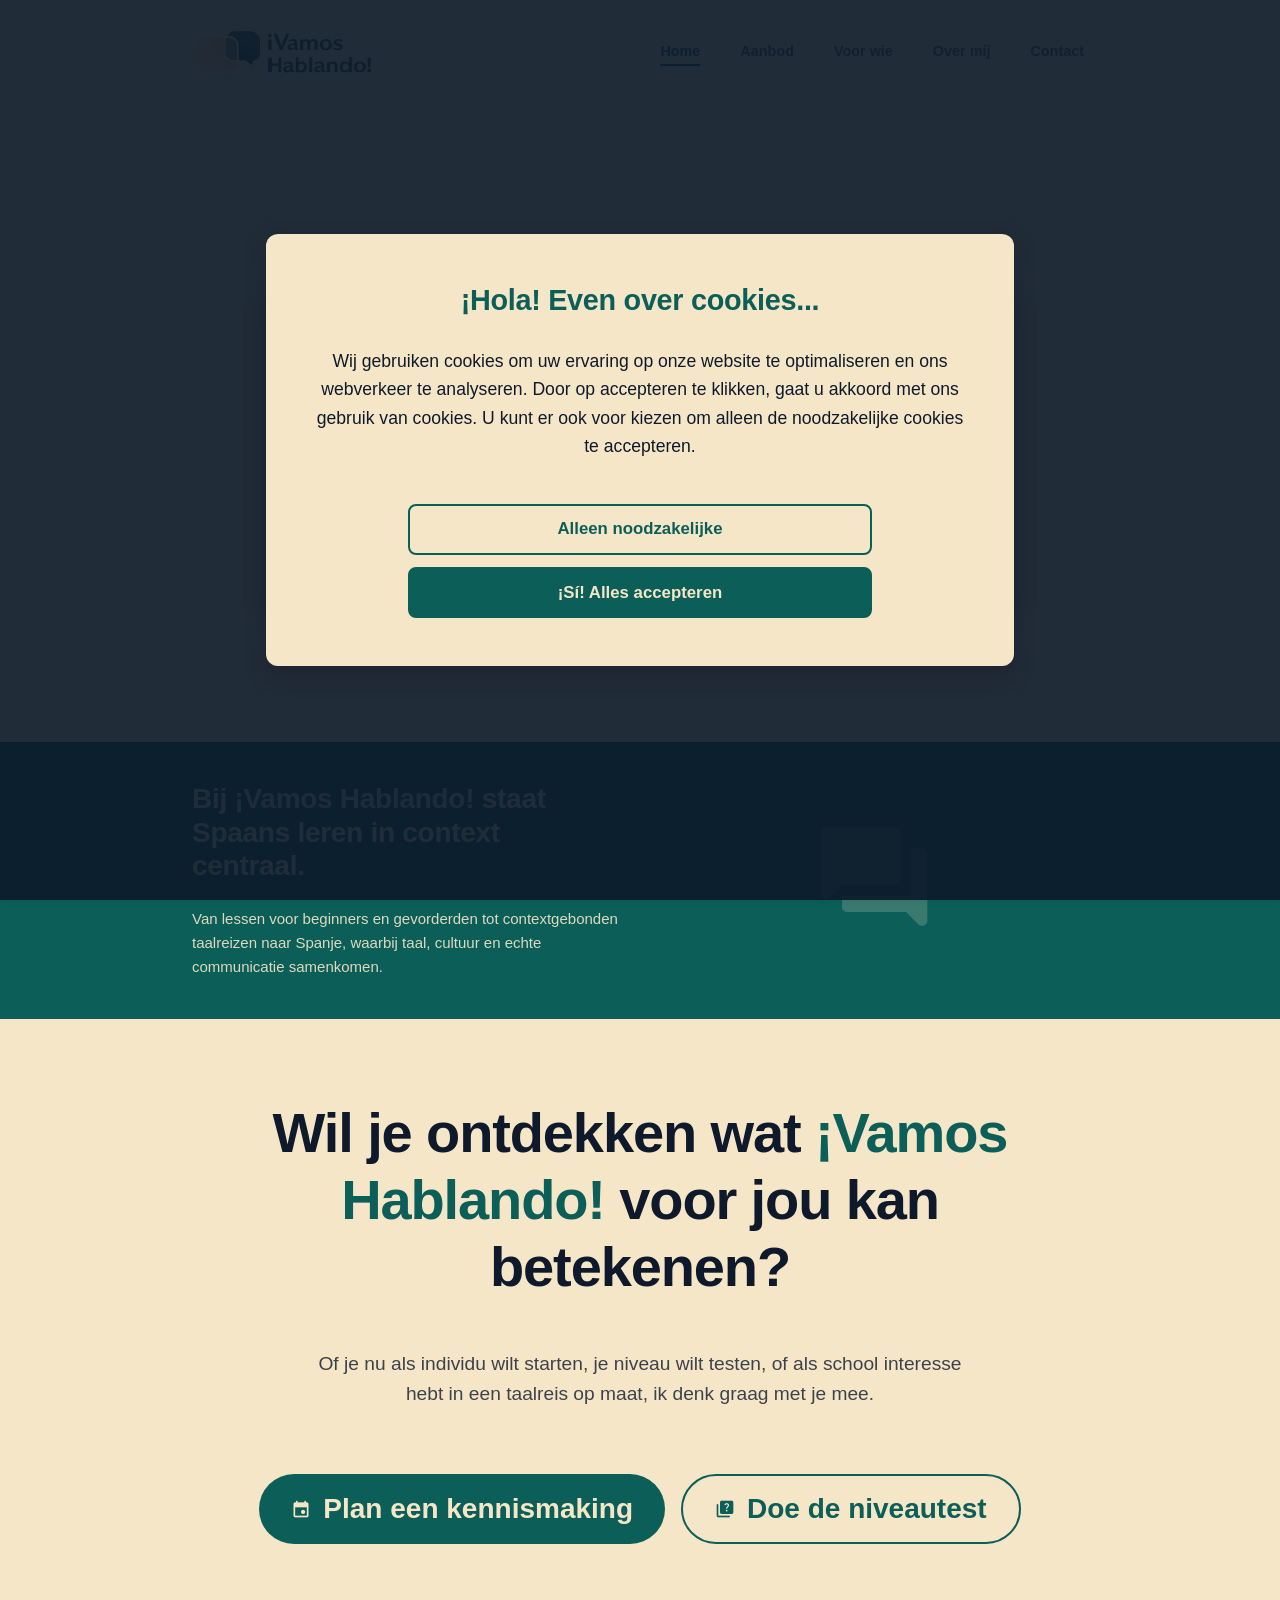
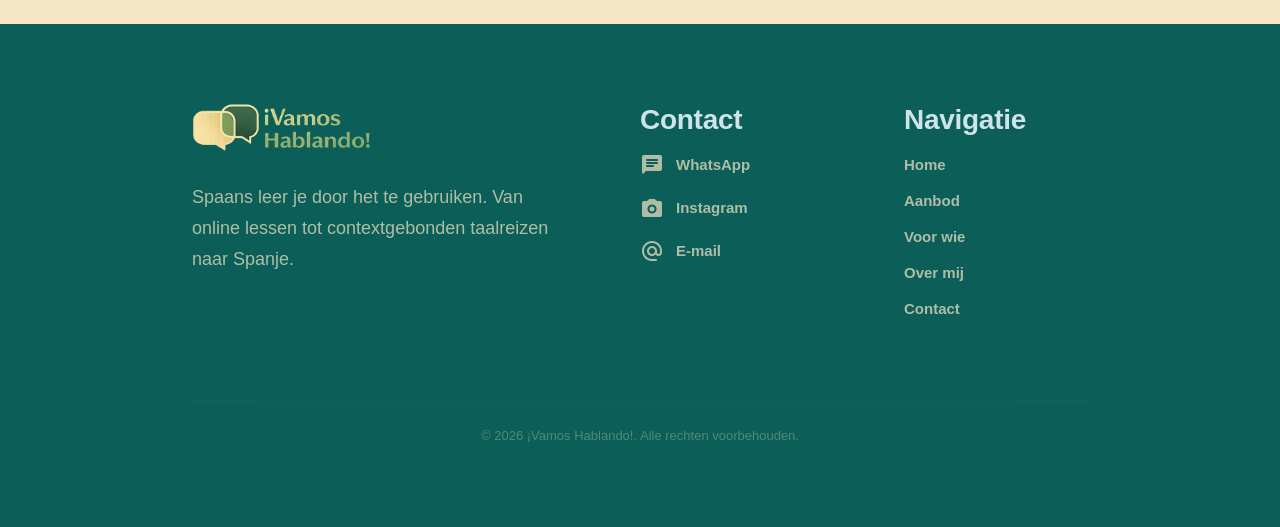
==== commit 3d034285: "cookiebanner+ adds" ====
--- a/index.html
+++ b/index.html
@@ -3,6 +3,29 @@
 <html lang="nl">
 
 <head>
+<!-- Google Consent Mode v2 Default -->
+<script>
+  window.dataLayer = window.dataLayer || [];
+  function gtag(){dataLayer.push(arguments);}
+  gtag('consent', 'default', {
+    'ad_storage': 'denied',
+    'ad_user_data': 'denied',
+    'ad_personalization': 'denied',
+    'analytics_storage': 'denied',
+    'personalization_storage': 'denied',
+    'functionality_storage': 'denied',
+    'security_storage': 'granted',
+    'wait_for_update': 500
+  });
+</script>
+<!-- End Google Consent Mode v2 Default -->
+<!-- Google Tag Manager -->
+<script>(function(w,d,s,l,i){w[l]=w[l]||[];w[l].push({'gtm.start':
+new Date().getTime(),event:'gtm.js'});var f=d.getElementsByTagName(s)[0],
+j=d.createElement(s),dl=l!='dataLayer'?'&l='+l:'';j.async=true;j.src=
+'https://www.googletagmanager.com/gtm.js?id='+i+dl;f.parentNode.insertBefore(j,f);
+})(window,document,'script','dataLayer','GTM-KTG8NMSM');</script>
+<!-- End Google Tag Manager -->
     <meta charset="UTF-8">
     <meta name="viewport" content="width=device-width, initial-scale=1.0">
 
@@ -25,11 +48,16 @@
     <link rel="stylesheet" href="css/style.css">
     <link rel="stylesheet"
         href="https://fonts.googleapis.com/css2?family=Material+Symbols+Rounded:opsz,wght,FILL,GRAD@20..48,100..700,0..1,-50..200" />
+    <link rel="stylesheet" href="css/cookie-consent.css">
 </head>
 
 
 
 <body>
+<!-- Google Tag Manager (noscript) -->
+<noscript><iframe src="https://www.googletagmanager.com/ns.html?id=GTM-KTG8NMSM"
+height="0" width="0" style="display:none;visibility:hidden"></iframe></noscript>
+<!-- End Google Tag Manager (noscript) -->
     <!-- NAV: site header + navigation (desktop + mobile) -->
     <nav class="navbar">
         <div class="navbar-container">
@@ -227,6 +255,7 @@
 
     <!-- Scripts: main JS for UI interactions (mobile menu, nav scroll, active links) -->
     <script src="js/main.js"></script>
+    <script src="js/cookie-consent.js" defer></script>
 </body>
 
 </html>
--- a/css/style.css
+++ b/css/style.css
@@ -2771,3 +2771,53 @@
         --page-gutter: 1rem;
     }
 }
+
+
+/* --- COOKIE BANNER --- */
+.cookie-banner {
+    position: fixed;
+    bottom: 0;
+    left: 0;
+    width: 100%;
+    background-color: var(--color-emerald);
+    color: var(--color-cream);
+    padding: var(--space-md) var(--page-gutter);
+    z-index: 9999;
+    box-shadow: 0 -4px 10px rgba(0,0,0,0.1);
+    transition: transform 0.3s ease-out, opacity 0.3s ease-out;
+}
+.cookie-banner.hidden {
+    transform: translateY(100%);
+    opacity: 0;
+}
+.cookie-banner .cookie-content {
+    max-width: var(--content-max-width);
+    margin: 0 auto;
+    display: flex;
+    flex-direction: column;
+    gap: var(--space-sm);
+    text-align: center;
+}
+@media (min-width: 768px) {
+    .cookie-banner .cookie-content {
+        flex-direction: row;
+        justify-content: space-between;
+        align-items: center;
+        text-align: left;
+    }
+}
+.cookie-banner p {
+    margin: 0;
+    font-size: var(--font-size-small);
+    line-height: var(--line-height-relaxed);
+}
+.cookie-banner .cookie-buttons {
+    display: flex;
+    gap: var(--space-sm);
+    justify-content: center;
+}
+.cookie-banner .btn {
+    padding: 0.5rem 1rem;
+    font-size: var(--font-size-small);
+
+}
--- a/css/cookie-consent.css
+++ b/css/cookie-consent.css
@@ -0,0 +1,212 @@
+/* css/cookie-consent.css */
+/* Zorg ervoor dat dit in de stijl van de website past (Montserrat, Dark Emerald, Soft Cream etc.) */
+
+.cookie-banner {
+    position: fixed;
+    top: 0;
+    left: 0;
+    width: 100vw;
+    height: 100vh;
+    background-color: rgba(14, 26, 43, 0.7); /* Deep Navy overlay */
+    z-index: 9999;
+    display: flex;
+    justify-content: center;
+    align-items: center;
+    padding: 1rem;
+    font-family: 'Montserrat', sans-serif;
+    box-sizing: border-box;
+}
+
+.cookie-preferences {
+    position: fixed;
+    top: 0;
+    left: 0;
+    width: 100%;
+    height: 100vh;
+    background-color: rgba(14, 26, 43, 0.8); /* Deep Navy overlag */
+    z-index: 10000;
+    display: flex;
+    justify-content: center;
+    align-items: center;
+    padding: 1rem;
+    font-family: 'Montserrat', sans-serif;
+    box-sizing: border-box;
+    overflow-y: auto;
+}
+
+.cookie-banner .cookie-content {
+    background-color: #F6E6C8; /* Soft Cream */
+    color: #0E1A2B; /* Deep Navy */
+    width: 60%;
+    max-width: 800px;
+    min-width: 320px;
+    box-shadow: 0 8px 25px rgba(0, 0, 0, 0.2);
+    padding: 3rem;
+    border-radius: 12px;
+    text-align: center;
+    display: flex;
+    flex-direction: column;
+    justify-content: space-between;
+}
+
+.cookie-preferences .cookie-content {
+    background-color: #0B5F58; /* Dark Emerald */
+    color: #F6E6C8; /* Soft Cream */
+    max-width: 600px;
+    width: 100%;
+    padding: 2rem;
+    border-radius: 8px;
+    box-shadow: 0 4px 15px rgba(0, 0, 0, 0.3);
+    max-height: 90vh;
+    overflow-y: auto;
+}
+
+/* Voor de cookie banner light theme (Soft Cream BG) */
+.cookie-banner h3 {
+    margin-top: 0;
+    margin-bottom: 1rem;
+    font-weight: 600; /* SemiBold */
+    color: #0B5F58; /* Dark Emerald accent */
+    font-size: 1.8rem;
+    white-space: nowrap; /* Keep the title on one line */
+    font-family: 'Montserrat', sans-serif;
+}
+
+.cookie-banner p {
+    font-weight: 400; /* Regular */
+    line-height: 1.6;
+    margin-bottom: 2rem;
+    font-size: 1.1rem;
+    font-family: 'Montserrat', sans-serif;
+}
+
+/* Voor de preferences dark theme (Dark Emerald BG) */
+.cookie-preferences h3 {
+    margin-top: 0;
+    margin-bottom: 1rem;
+    font-weight: 600; /* SemiBold */
+    color: #CFE4EA; /* Light Blue accent */
+    font-size: 1.5rem;
+}
+
+.cookie-preferences p {
+    font-weight: 400; /* Regular */
+    line-height: 1.4;
+    margin-bottom: 1.5rem;
+}
+
+.cookie-content {
+    font-family: 'Montserrat', sans-serif;
+}
+
+.cookie-buttons {
+    display: flex;
+    gap: 1rem;
+    flex-wrap: wrap;
+    justify-content: center;
+    margin-top: auto; /* Push buttons to the bottom */
+}
+
+/* Button general styling */
+.cookie-buttons .btn {
+    padding: 0.85rem 1.8rem;
+    font-size: 1.05rem;
+    font-weight: 600; /* SemiBold */
+    border-radius: 8px;
+    cursor: pointer;
+    font-family: 'Montserrat', sans-serif;
+    transition: all 0.2s ease-in-out;
+    border: 2px solid transparent;
+    text-align: center;
+}
+
+/* Primary Button (Dark inside banner, Light inside preferences) */
+.cookie-banner .btn-primary {
+    background-color: #0B5F58; /* Dark Emerald */
+    color: #F6E6C8; /* Soft Cream */
+    border-color: #0B5F58;
+}
+
+.cookie-banner .btn-primary:hover {
+    background-color: #0E1A2B; /* Deep Navy hover */
+    border-color: #0E1A2B;
+}
+
+.cookie-banner .btn-outline {
+    background-color: transparent;
+    color: #0B5F58;
+    border-color: #0B5F58;
+}
+
+.cookie-banner .btn-outline:hover {
+    background-color: #0B5F58;
+    color: #F6E6C8;
+}
+
+.cookie-preferences .btn-primary {
+    background-color: #CFE4EA; /* Light Blue */
+    color: #0E1A2B; /* Deep Navy */
+}
+
+.cookie-preferences .btn-primary:hover {
+    background-color: #F6E6C8; /* Soft Cream hover */
+}
+
+.cookie-category {
+    margin-bottom: 1.5rem;
+    border-bottom: 1px solid rgba(246, 230, 200, 0.2);
+    padding-bottom: 1rem;
+}
+
+.cookie-category:last-of-type {
+    border-bottom: none;
+    margin-bottom: 0;
+}
+
+.category-header {
+    margin-bottom: 0.5rem;
+}
+
+.category-header label {
+    cursor: pointer;
+    display: flex;
+    align-items: center;
+    gap: 0.75rem;
+    font-weight: 600; /* SemiBold */
+    font-size: 1.1rem;
+    color: #CFE4EA; /* Light Blue */
+}
+
+.category-header input[type="checkbox"] {
+    width: 1.25rem;
+    height: 1.25rem;
+    cursor: pointer;
+    accent-color: #CFE4EA; /* Light Blue checkbox */
+}
+
+.category-desc {
+    font-size: 0.9rem !important;
+    margin-bottom: 0 !important;
+    color: #F6E6C8; /* Soft Cream */
+    padding-left: 2rem;
+}
+
+@media (max-width: 600px) {
+    .cookie-banner h3 {
+        white-space: normal; /* allow wrapping on very small screens so it doesnt break layout */
+        font-size: 1.5rem;
+    }
+
+    .cookie-banner .cookie-content {
+        width: 90%;
+        padding: 1.5rem;
+    }
+
+        flex-direction: column;
+        width: 100%;
+    }
+    
+    .cookie-buttons .btn {
+        width: 100%;
+    }
+}
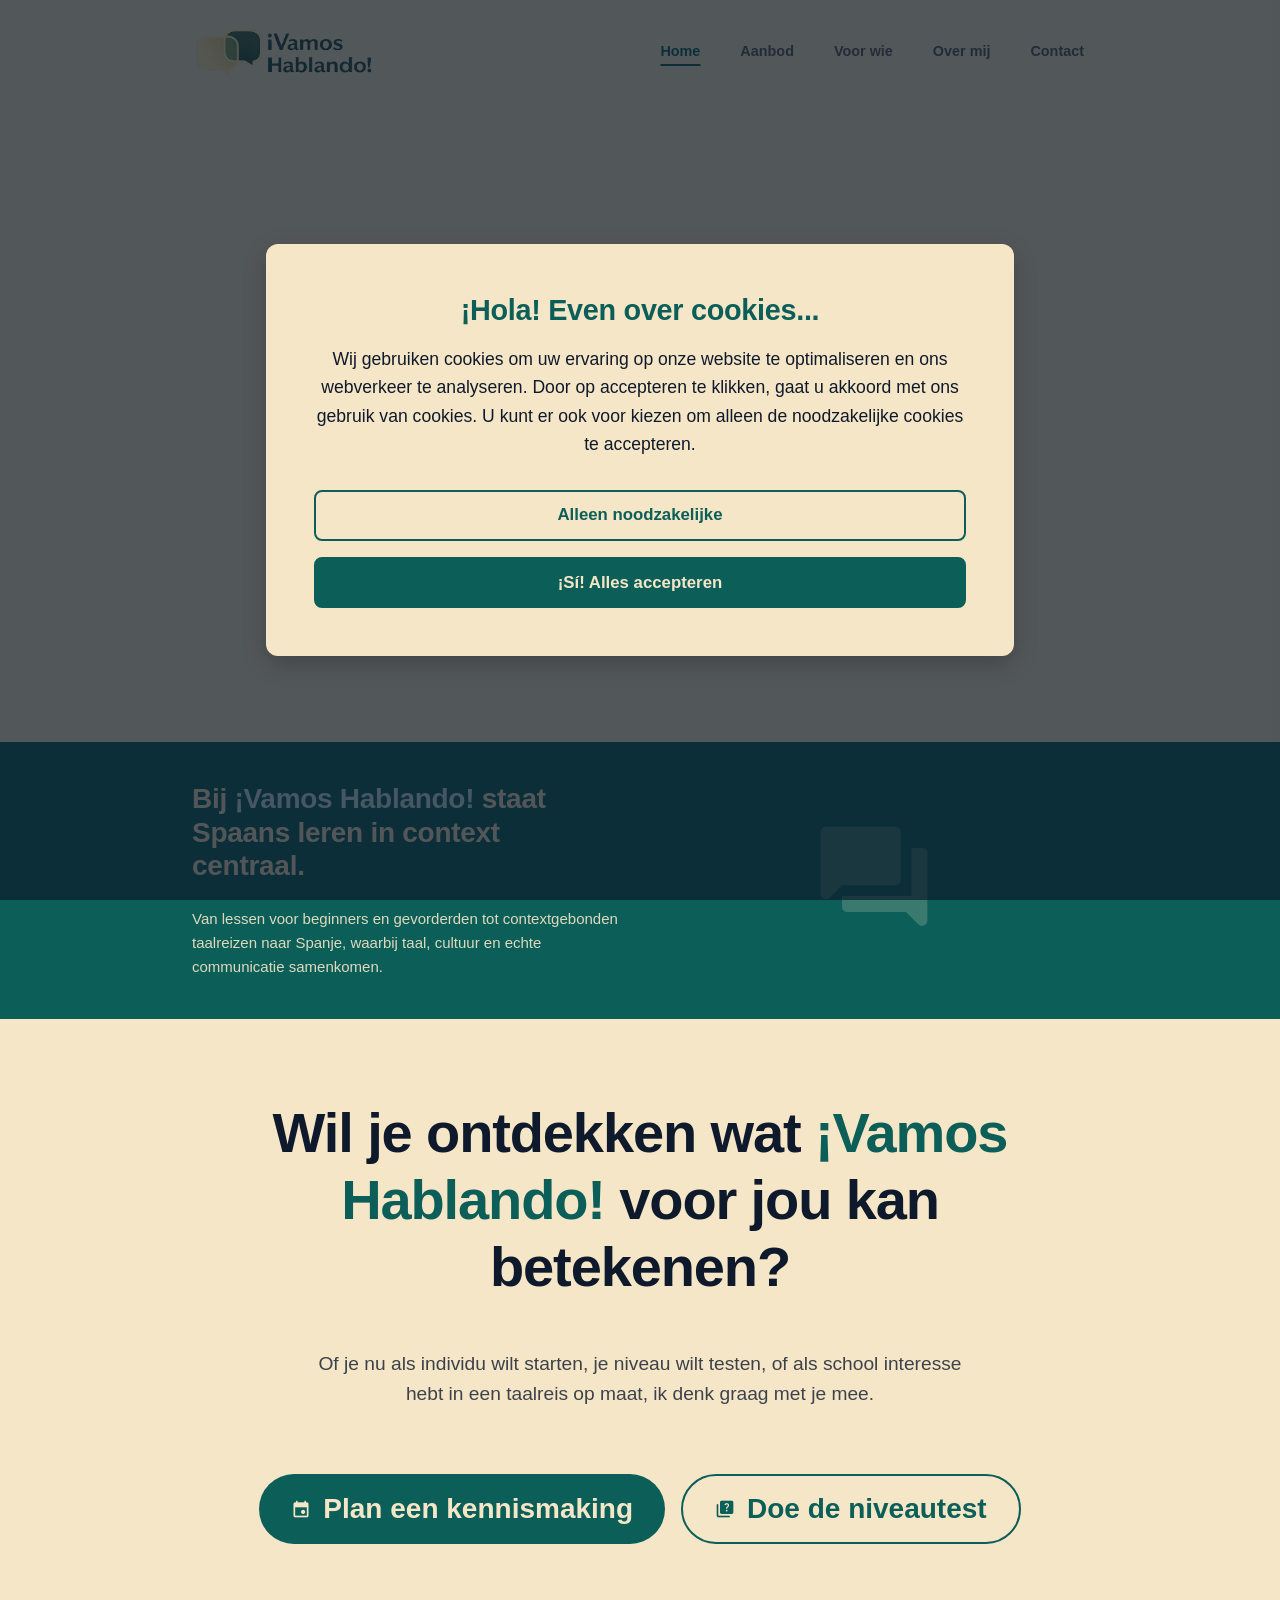
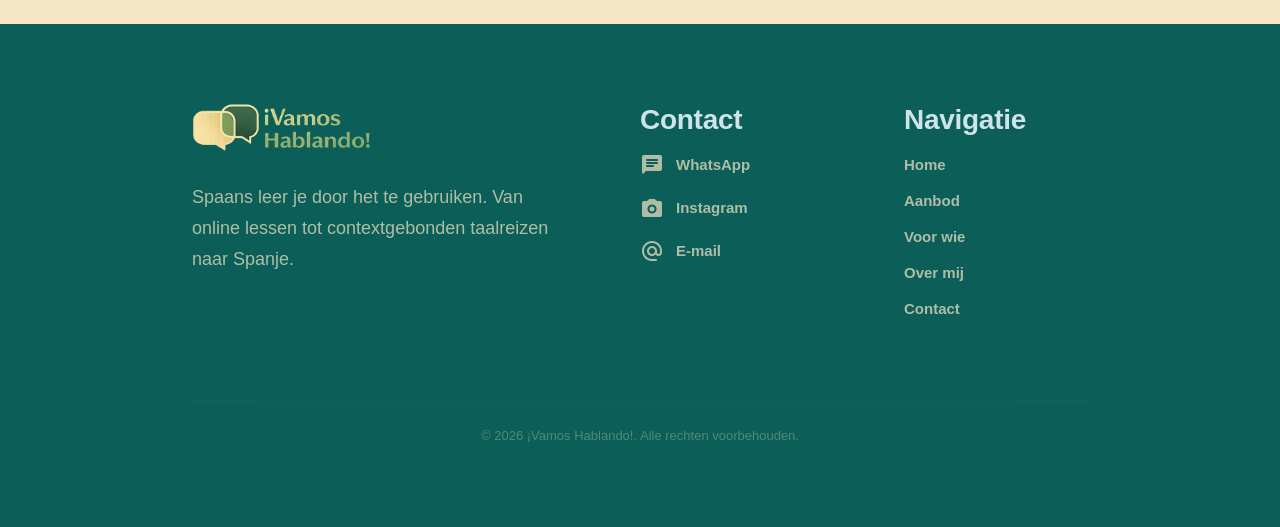
==== commit 414729e1: "Update all WhatsApp numbers to +34 614 723 699 Co-authored-by: Nyvo2010 <199909328+Nyvo2010@users.no" ====
--- a/index.html
+++ b/index.html
@@ -221,7 +221,7 @@
             <div class="footer-column">
                 <h4>Contact</h4>
                 <ul class="footer-list">
-                    <li><a href="https://wa.me/31683499148" target="_blank" rel="noopener noreferrer" class="footer-link">
+                    <li><a href="https://wa.me/34614723699" target="_blank" rel="noopener noreferrer" class="footer-link">
                             <span class="material-symbols-rounded icon-sm" aria-hidden="true">chat</span>
                             <span>WhatsApp</span>
                         </a></li>
--- a/css/style.css
+++ b/css/style.css
@@ -2772,52 +2772,3 @@
     }
 }
 
-
-/* --- COOKIE BANNER --- */
-.cookie-banner {
-    position: fixed;
-    bottom: 0;
-    left: 0;
-    width: 100%;
-    background-color: var(--color-emerald);
-    color: var(--color-cream);
-    padding: var(--space-md) var(--page-gutter);
-    z-index: 9999;
-    box-shadow: 0 -4px 10px rgba(0,0,0,0.1);
-    transition: transform 0.3s ease-out, opacity 0.3s ease-out;
-}
-.cookie-banner.hidden {
-    transform: translateY(100%);
-    opacity: 0;
-}
-.cookie-banner .cookie-content {
-    max-width: var(--content-max-width);
-    margin: 0 auto;
-    display: flex;
-    flex-direction: column;
-    gap: var(--space-sm);
-    text-align: center;
-}
-@media (min-width: 768px) {
-    .cookie-banner .cookie-content {
-        flex-direction: row;
-        justify-content: space-between;
-        align-items: center;
-        text-align: left;
-    }
-}
-.cookie-banner p {
-    margin: 0;
-    font-size: var(--font-size-small);
-    line-height: var(--line-height-relaxed);
-}
-.cookie-banner .cookie-buttons {
-    display: flex;
-    gap: var(--space-sm);
-    justify-content: center;
-}
-.cookie-banner .btn {
-    padding: 0.5rem 1rem;
-    font-size: var(--font-size-small);
-
-}
